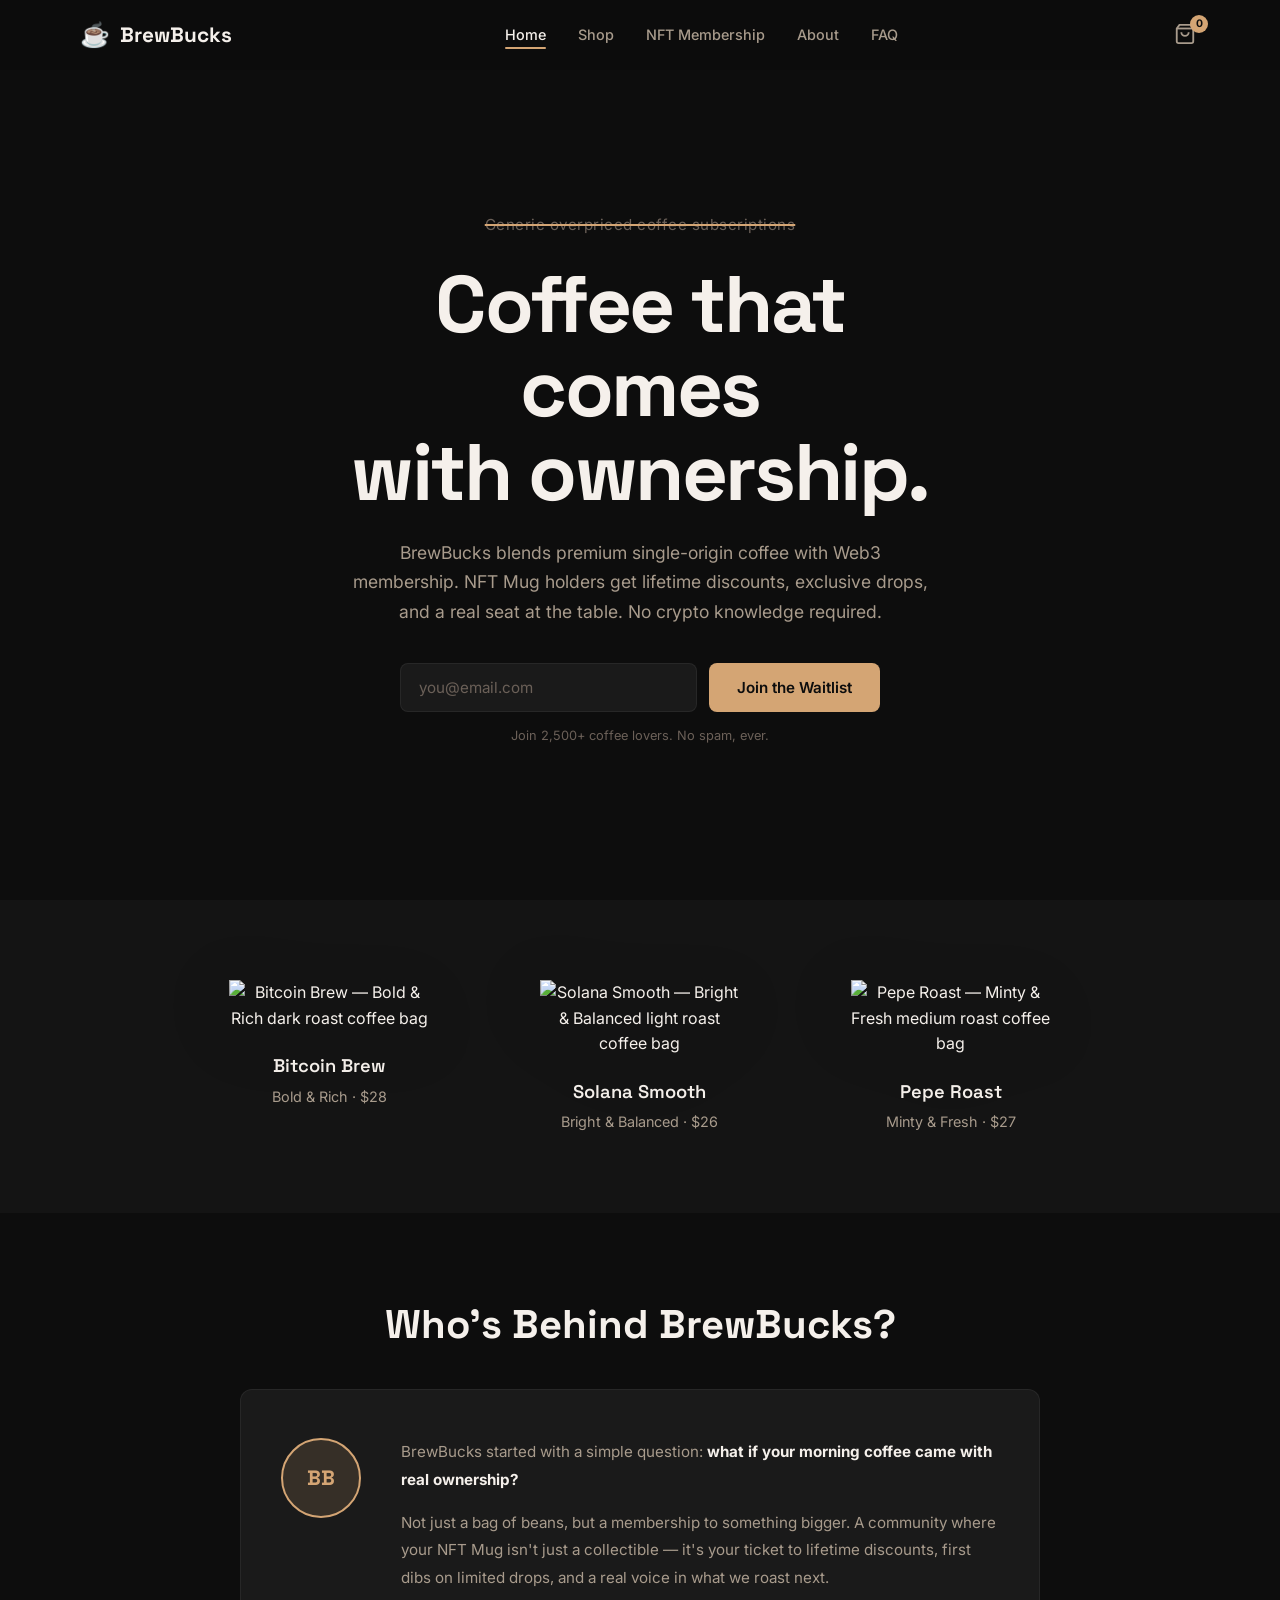
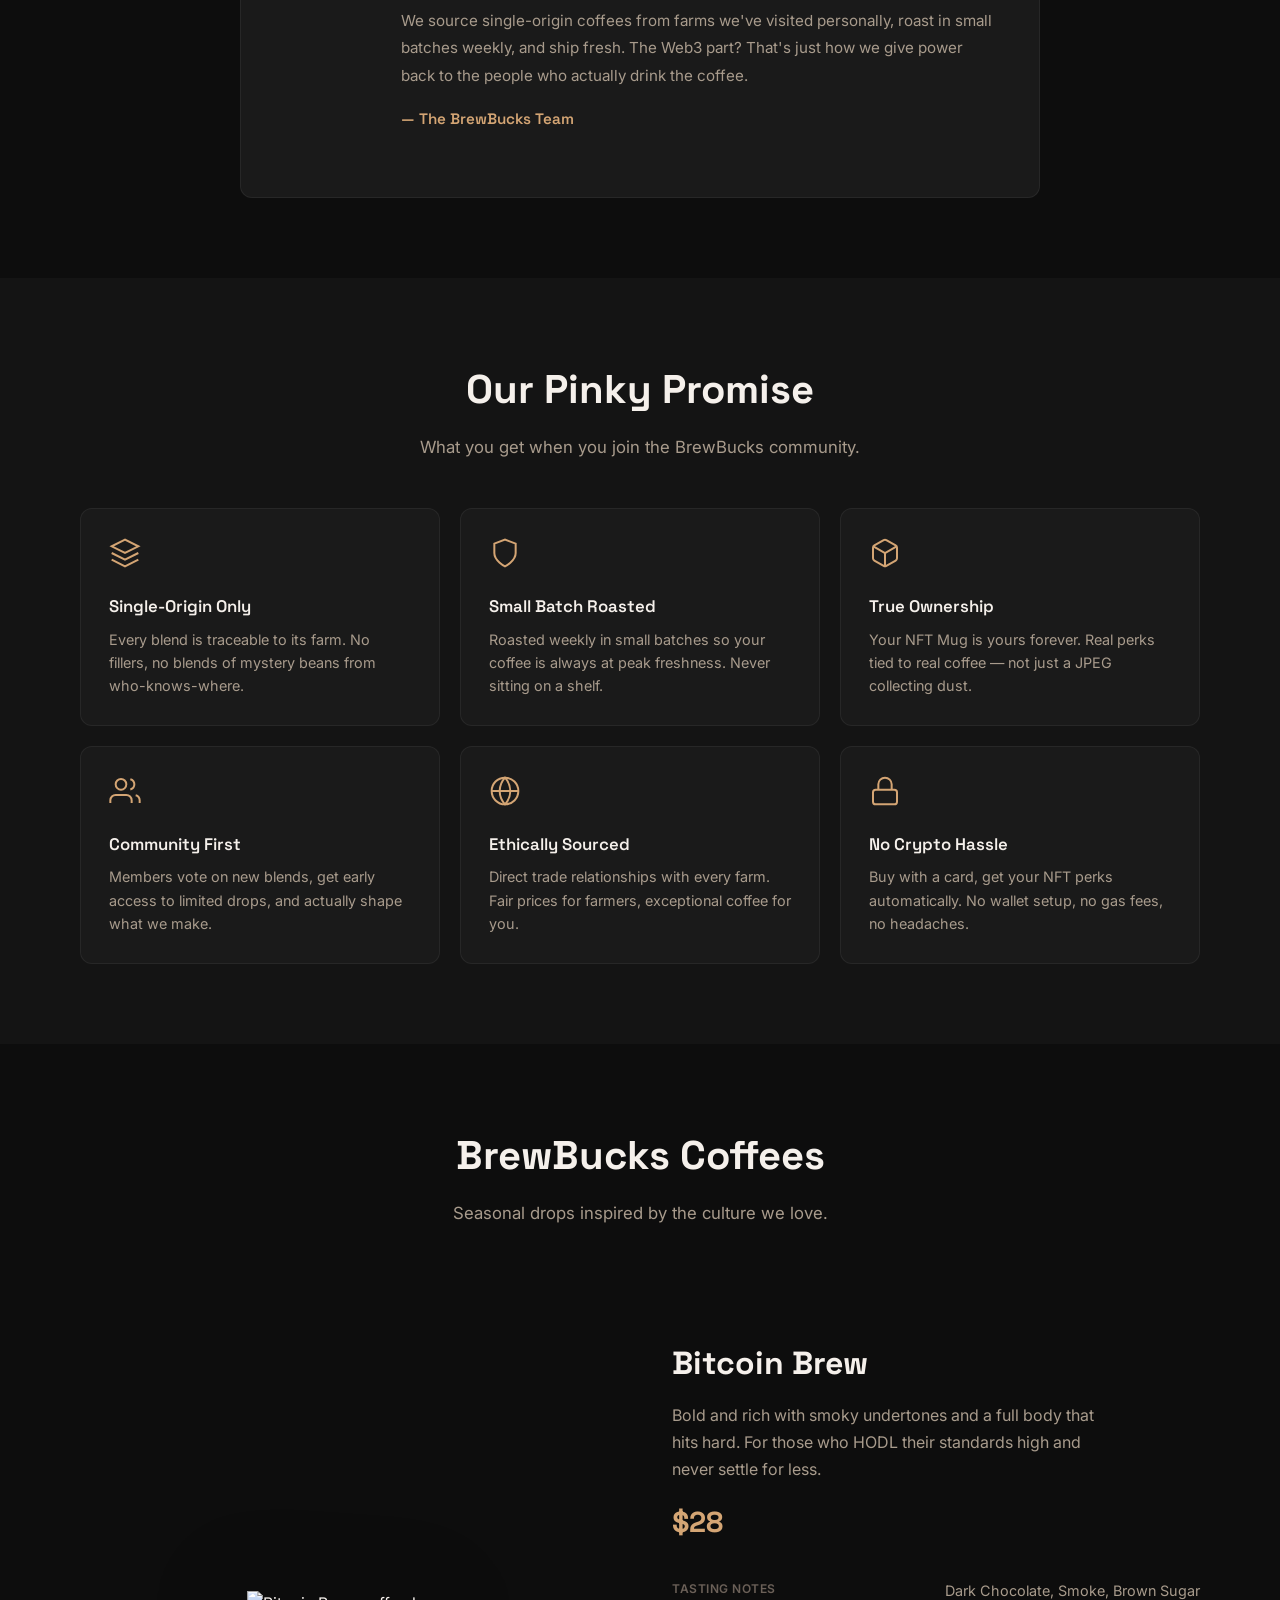
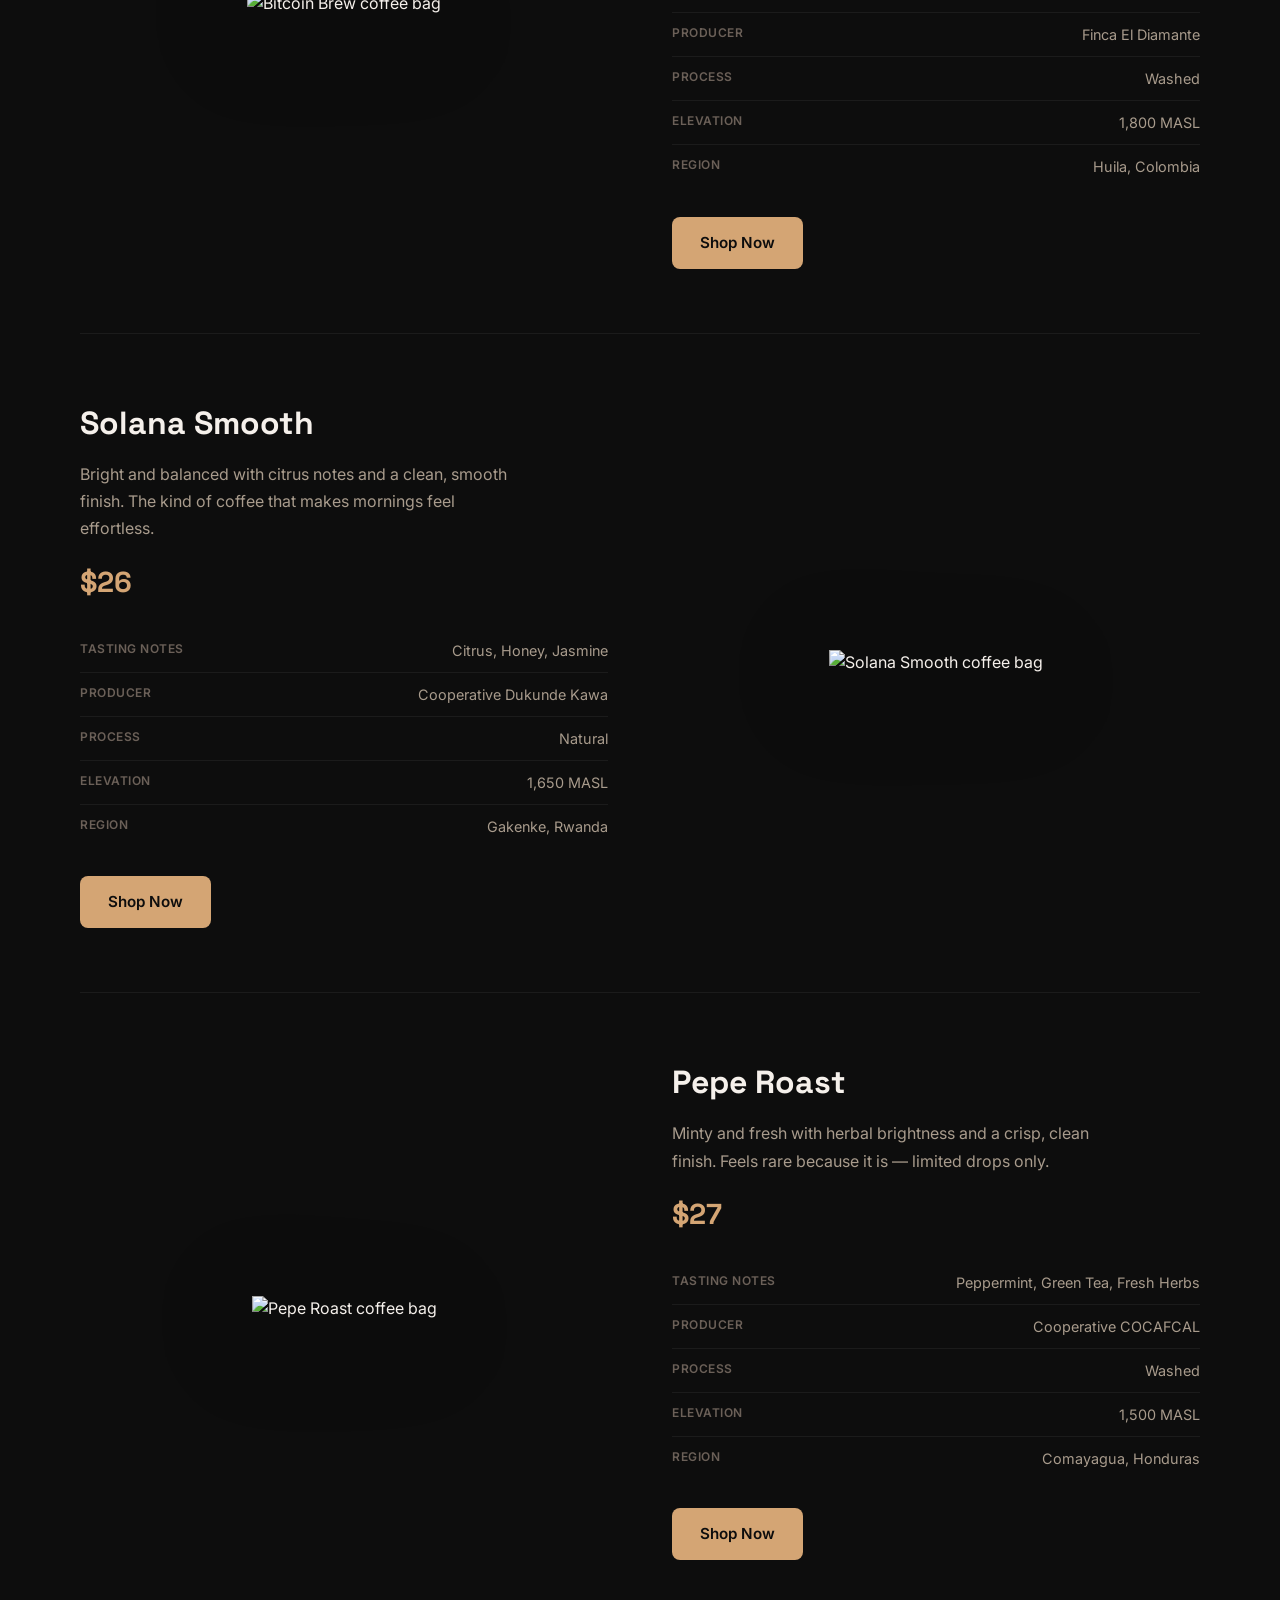
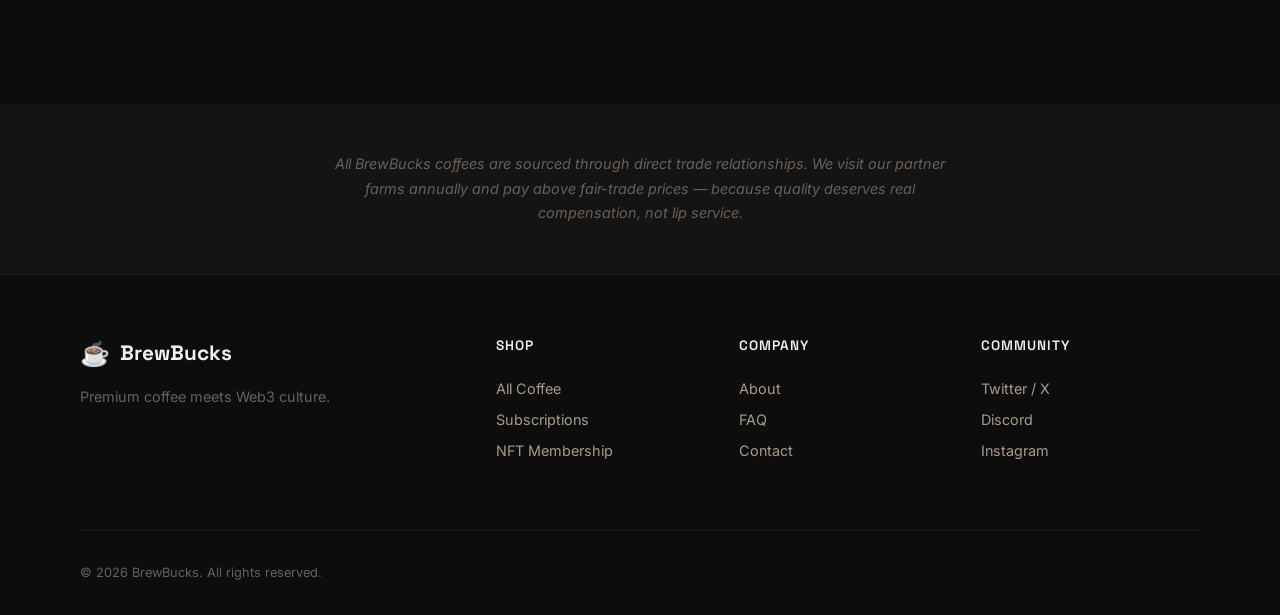
==== index.html @ b82249ac "Replace SVG placeholders with real product images, rename Bitcoin Season to Bitcoin Brew, delete Eth" ====
<!DOCTYPE html>
<html lang="en">
<head>
  <meta charset="UTF-8">
  <meta name="viewport" content="width=device-width, initial-scale=1.0">
  <title>BrewBucks — Own the Mug. Drink the Future.</title>
  <meta name="description" content="BrewBucks blends specialty coffee culture with Web3 membership. Premium seasonal blends and exclusive NFT Mug Memberships.">
  <link rel="preconnect" href="https://fonts.googleapis.com">
  <link rel="preconnect" href="https://fonts.gstatic.com" crossorigin>
  <link href="https://fonts.googleapis.com/css2?family=Inter:wght@400;500;600;700;800&family=Space+Grotesk:wght@500;600;700&display=swap" rel="stylesheet">
  <link rel="stylesheet" href="css/style.css">
</head>
<body>
  <!-- Navigation -->
  <nav class="nav" id="nav">
    <div class="container nav__inner">
      <a href="index.html" class="nav__logo">
        <span class="nav__logo-icon">&#9749;</span>
        <span class="nav__logo-text">BrewBucks</span>
      </a>
      <button class="nav__toggle" id="navToggle" aria-label="Toggle navigation">
        <span></span><span></span><span></span>
      </button>
      <ul class="nav__links" id="navLinks">
        <li><a href="index.html" class="nav__link active">Home</a></li>
        <li><a href="pages/shop.html" class="nav__link">Shop</a></li>
        <li><a href="pages/nft-membership.html" class="nav__link">NFT Membership</a></li>
        <li><a href="pages/about.html" class="nav__link">About</a></li>
        <li><a href="pages/faq.html" class="nav__link">FAQ</a></li>
      </ul>
      <div class="nav__actions">
        <button class="nav__cart" id="cartBtn" aria-label="Shopping cart">
          <svg width="22" height="22" viewBox="0 0 24 24" fill="none" stroke="currentColor" stroke-width="2">
            <path d="M6 2L3 6v14a2 2 0 002 2h14a2 2 0 002-2V6l-3-4z"/>
            <line x1="3" y1="6" x2="21" y2="6"/>
            <path d="M16 10a4 4 0 01-8 0"/>
          </svg>
          <span class="nav__cart-count" id="cartCount">0</span>
        </button>
      </div>
    </div>
  </nav>

  <!-- Hero Section -->
  <section class="hero-home">
    <div class="container hero-home__inner">
      <p class="hero-home__strike"><s>Generic overpriced coffee subscriptions</s></p>
      <h1 class="hero-home__title">Coffee that comes<br>with ownership.</h1>
      <p class="hero-home__subtitle">BrewBucks blends premium single-origin coffee with Web3 membership. NFT Mug holders get lifetime discounts, exclusive drops, and a real seat at the table. No crypto knowledge required.</p>
      <form class="hero-home__form" id="emailForm">
        <input type="email" placeholder="you@email.com" required class="hero-home__input" id="emailInput">
        <button type="submit" class="btn btn--primary">Join the Waitlist</button>
      </form>
      <p class="hero-home__note" id="emailNote">Join 2,500+ coffee lovers. No spam, ever.</p>
    </div>
  </section>

  <!-- Featured Coffees -->
  <section class="featured-coffees">
    <div class="container">
      <div class="featured-coffees__grid">
        <!-- Bitcoin Brew -->
        <div class="coffee-bag-card">
          <div class="coffee-bag-visual">
            <img src="images/bitcoin-brew.png" alt="Bitcoin Brew — Bold & Rich dark roast coffee bag">
          </div>
          <h3>Bitcoin Brew</h3>
          <p>Bold &amp; Rich &middot; $28</p>
        </div>

        <!-- Solana Smooth -->
        <div class="coffee-bag-card">
          <div class="coffee-bag-visual">
            <img src="images/solana-smooth.png" alt="Solana Smooth — Bright & Balanced light roast coffee bag">
          </div>
          <h3>Solana Smooth</h3>
          <p>Bright &amp; Balanced &middot; $26</p>
        </div>

        <!-- Pepe Roast -->
        <div class="coffee-bag-card">
          <div class="coffee-bag-visual">
            <img src="images/pepe-roast.png" alt="Pepe Roast — Minty & Fresh medium roast coffee bag">
          </div>
          <h3>Pepe Roast</h3>
          <p>Minty &amp; Fresh &middot; $27</p>
        </div>
      </div>
    </div>
  </section>

  <!-- Founder Story -->
  <section class="founder-story">
    <div class="container">
      <h2 class="section-title">Who's Behind BrewBucks?</h2>
      <div class="founder-story__card">
        <div class="founder-story__avatar">
          <div class="founder-story__avatar-placeholder">BB</div>
        </div>
        <div class="founder-story__content">
          <p>BrewBucks started with a simple question: <strong>what if your morning coffee came with real ownership?</strong></p>
          <p>Not just a bag of beans, but a membership to something bigger. A community where your NFT Mug isn't just a collectible — it's your ticket to lifetime discounts, first dibs on limited drops, and a real voice in what we roast next.</p>
          <p>We source single-origin coffees from farms we've visited personally, roast in small batches weekly, and ship fresh. The Web3 part? That's just how we give power back to the people who actually drink the coffee.</p>
          <p class="founder-story__signature">— The BrewBucks Team</p>
        </div>
      </div>
    </div>
  </section>

  <!-- Our Promise -->
  <section class="our-promise">
    <div class="container">
      <h2 class="section-title">Our Pinky Promise</h2>
      <p class="section-subtitle">What you get when you join the BrewBucks community.</p>
      <div class="promise-grid">
        <div class="promise-card">
          <div class="promise-card__icon">
            <svg width="32" height="32" viewBox="0 0 24 24" fill="none" stroke="currentColor" stroke-width="1.5"><path d="M12 2L2 7l10 5 10-5-10-5zM2 17l10 5 10-5M2 12l10 5 10-5"/></svg>
          </div>
          <h3>Single-Origin Only</h3>
          <p>Every blend is traceable to its farm. No fillers, no blends of mystery beans from who-knows-where.</p>
        </div>
        <div class="promise-card">
          <div class="promise-card__icon">
            <svg width="32" height="32" viewBox="0 0 24 24" fill="none" stroke="currentColor" stroke-width="1.5"><path d="M12 22s8-4 8-10V5l-8-3-8 3v7c0 6 8 10 8 10z"/></svg>
          </div>
          <h3>Small Batch Roasted</h3>
          <p>Roasted weekly in small batches so your coffee is always at peak freshness. Never sitting on a shelf.</p>
        </div>
        <div class="promise-card">
          <div class="promise-card__icon">
            <svg width="32" height="32" viewBox="0 0 24 24" fill="none" stroke="currentColor" stroke-width="1.5"><path d="M21 16V8a2 2 0 00-1-1.73l-7-4a2 2 0 00-2 0l-7 4A2 2 0 003 8v8a2 2 0 001 1.73l7 4a2 2 0 002 0l7-4A2 2 0 0021 16z"/><polyline points="3.27 6.96 12 12.01 20.73 6.96"/><line x1="12" y1="22.08" x2="12" y2="12"/></svg>
          </div>
          <h3>True Ownership</h3>
          <p>Your NFT Mug is yours forever. Real perks tied to real coffee — not just a JPEG collecting dust.</p>
        </div>
        <div class="promise-card">
          <div class="promise-card__icon">
            <svg width="32" height="32" viewBox="0 0 24 24" fill="none" stroke="currentColor" stroke-width="1.5"><path d="M17 21v-2a4 4 0 00-4-4H5a4 4 0 00-4 4v2"/><circle cx="9" cy="7" r="4"/><path d="M23 21v-2a4 4 0 00-3-3.87"/><path d="M16 3.13a4 4 0 010 7.75"/></svg>
          </div>
          <h3>Community First</h3>
          <p>Members vote on new blends, get early access to limited drops, and actually shape what we make.</p>
        </div>
        <div class="promise-card">
          <div class="promise-card__icon">
            <svg width="32" height="32" viewBox="0 0 24 24" fill="none" stroke="currentColor" stroke-width="1.5"><path d="M12 22c5.523 0 10-4.477 10-10S17.523 2 12 2 2 6.477 2 12s4.477 10 10 10z"/><path d="M2 12h20"/><path d="M12 2a15.3 15.3 0 014 10 15.3 15.3 0 01-4 10 15.3 15.3 0 01-4-10 15.3 15.3 0 014-10z"/></svg>
          </div>
          <h3>Ethically Sourced</h3>
          <p>Direct trade relationships with every farm. Fair prices for farmers, exceptional coffee for you.</p>
        </div>
        <div class="promise-card">
          <div class="promise-card__icon">
            <svg width="32" height="32" viewBox="0 0 24 24" fill="none" stroke="currentColor" stroke-width="1.5"><rect x="3" y="11" width="18" height="11" rx="2" ry="2"/><path d="M7 11V7a5 5 0 0110 0v4"/></svg>
          </div>
          <h3>No Crypto Hassle</h3>
          <p>Buy with a card, get your NFT perks automatically. No wallet setup, no gas fees, no headaches.</p>
        </div>
      </div>
    </div>
  </section>

  <!-- Coffee Showcase -->
  <section class="coffee-showcase">
    <div class="container">
      <h2 class="section-title">BrewBucks Coffees</h2>
      <p class="section-subtitle">Seasonal drops inspired by the culture we love.</p>

      <!-- Bitcoin Brew -->
      <div class="showcase-item">
        <div class="showcase-item__image">
          <img src="images/bitcoin-brew.png" alt="Bitcoin Brew coffee bag">
        </div>
        <div class="showcase-item__details">
          <h3 class="showcase-item__name">Bitcoin Brew</h3>
          <p class="showcase-item__desc">Bold and rich with smoky undertones and a full body that hits hard. For those who HODL their standards high and never settle for less.</p>
          <p class="showcase-item__price">$28</p>
          <div class="showcase-item__meta">
            <div class="showcase-item__meta-row">
              <span class="showcase-item__meta-label">Tasting Notes</span>
              <span class="showcase-item__meta-value">Dark Chocolate, Smoke, Brown Sugar</span>
            </div>
            <div class="showcase-item__meta-row">
              <span class="showcase-item__meta-label">Producer</span>
              <span class="showcase-item__meta-value">Finca El Diamante</span>
            </div>
            <div class="showcase-item__meta-row">
              <span class="showcase-item__meta-label">Process</span>
              <span class="showcase-item__meta-value">Washed</span>
            </div>
            <div class="showcase-item__meta-row">
              <span class="showcase-item__meta-label">Elevation</span>
              <span class="showcase-item__meta-value">1,800 MASL</span>
            </div>
            <div class="showcase-item__meta-row">
              <span class="showcase-item__meta-label">Region</span>
              <span class="showcase-item__meta-value">Huila, Colombia</span>
            </div>
          </div>
          <a href="pages/shop.html" class="btn btn--primary">Shop Now</a>
        </div>
      </div>

      <!-- Solana Smooth (reversed) -->
      <div class="showcase-item showcase-item--reversed">
        <div class="showcase-item__image">
          <img src="images/solana-smooth.png" alt="Solana Smooth coffee bag">
        </div>
        <div class="showcase-item__details">
          <h3 class="showcase-item__name">Solana Smooth</h3>
          <p class="showcase-item__desc">Bright and balanced with citrus notes and a clean, smooth finish. The kind of coffee that makes mornings feel effortless.</p>
          <p class="showcase-item__price">$26</p>
          <div class="showcase-item__meta">
            <div class="showcase-item__meta-row">
              <span class="showcase-item__meta-label">Tasting Notes</span>
              <span class="showcase-item__meta-value">Citrus, Honey, Jasmine</span>
            </div>
            <div class="showcase-item__meta-row">
              <span class="showcase-item__meta-label">Producer</span>
              <span class="showcase-item__meta-value">Cooperative Dukunde Kawa</span>
            </div>
            <div class="showcase-item__meta-row">
              <span class="showcase-item__meta-label">Process</span>
              <span class="showcase-item__meta-value">Natural</span>
            </div>
            <div class="showcase-item__meta-row">
              <span class="showcase-item__meta-label">Elevation</span>
              <span class="showcase-item__meta-value">1,650 MASL</span>
            </div>
            <div class="showcase-item__meta-row">
              <span class="showcase-item__meta-label">Region</span>
              <span class="showcase-item__meta-value">Gakenke, Rwanda</span>
            </div>
          </div>
          <a href="pages/shop.html" class="btn btn--primary">Shop Now</a>
        </div>
      </div>

      <!-- Pepe Roast -->
      <div class="showcase-item">
        <div class="showcase-item__image">
          <img src="images/pepe-roast.png" alt="Pepe Roast coffee bag">
        </div>
        <div class="showcase-item__details">
          <h3 class="showcase-item__name">Pepe Roast</h3>
          <p class="showcase-item__desc">Minty and fresh with herbal brightness and a crisp, clean finish. Feels rare because it is — limited drops only.</p>
          <p class="showcase-item__price">$27</p>
          <div class="showcase-item__meta">
            <div class="showcase-item__meta-row">
              <span class="showcase-item__meta-label">Tasting Notes</span>
              <span class="showcase-item__meta-value">Peppermint, Green Tea, Fresh Herbs</span>
            </div>
            <div class="showcase-item__meta-row">
              <span class="showcase-item__meta-label">Producer</span>
              <span class="showcase-item__meta-value">Cooperative COCAFCAL</span>
            </div>
            <div class="showcase-item__meta-row">
              <span class="showcase-item__meta-label">Process</span>
              <span class="showcase-item__meta-value">Washed</span>
            </div>
            <div class="showcase-item__meta-row">
              <span class="showcase-item__meta-label">Elevation</span>
              <span class="showcase-item__meta-value">1,500 MASL</span>
            </div>
            <div class="showcase-item__meta-row">
              <span class="showcase-item__meta-label">Region</span>
              <span class="showcase-item__meta-value">Comayagua, Honduras</span>
            </div>
          </div>
          <a href="pages/shop.html" class="btn btn--primary">Shop Now</a>
        </div>
      </div>
    </div>
  </section>

  <!-- Sourcing Note -->
  <section class="sourcing-note">
    <div class="container">
      <div class="sourcing-note__inner">
        <p>All BrewBucks coffees are sourced through direct trade relationships. We visit our partner farms annually and pay above fair-trade prices — because quality deserves real compensation, not lip service.</p>
      </div>
    </div>
  </section>

  <!-- Footer -->
  <footer class="footer">
    <div class="container footer__inner">
      <div class="footer__brand">
        <a href="index.html" class="nav__logo">
          <span class="nav__logo-icon">&#9749;</span>
          <span class="nav__logo-text">BrewBucks</span>
        </a>
        <p class="footer__tagline">Premium coffee meets Web3 culture.</p>
      </div>
      <div class="footer__links">
        <div class="footer__col">
          <h4>Shop</h4>
          <a href="pages/shop.html">All Coffee</a>
          <a href="pages/shop.html#subscriptions">Subscriptions</a>
          <a href="pages/nft-membership.html">NFT Membership</a>
        </div>
        <div class="footer__col">
          <h4>Company</h4>
          <a href="pages/about.html">About</a>
          <a href="pages/faq.html">FAQ</a>
          <a href="#">Contact</a>
        </div>
        <div class="footer__col">
          <h4>Community</h4>
          <a href="#" target="_blank" rel="noopener">Twitter / X</a>
          <a href="#" target="_blank" rel="noopener">Discord</a>
          <a href="#" target="_blank" rel="noopener">Instagram</a>
        </div>
      </div>
      <div class="footer__bottom">
        <p>&copy; 2026 BrewBucks. All rights reserved.</p>
      </div>
    </div>
  </footer>

  <script src="js/main.js"></script>
</body>
</html>
---- css/style.css ----
/* ===========================
   BrewBucks Design System
   Dark theme + warm coffee accents
   Mobile-first responsive
   =========================== */

/* --- Reset & Variables --- */
*, *::before, *::after {
  margin: 0;
  padding: 0;
  box-sizing: border-box;
}

:root {
  /* Colors */
  --bg-primary: #0D0D0D;
  --bg-secondary: #141414;
  --bg-card: #1A1A1A;
  --bg-elevated: #222222;

  --text-primary: #F5F0EB;
  --text-secondary: #A89B8C;
  --text-muted: #6B6058;

  --accent-primary: #D4A574;
  --accent-hover: #E8B86D;
  --accent-warm: #C69749;
  --accent-glow: rgba(212, 165, 116, 0.15);

  --border-subtle: rgba(212, 165, 116, 0.12);
  --border-card: rgba(255, 255, 255, 0.06);

  /* Typography */
  --font-display: 'Space Grotesk', sans-serif;
  --font-body: 'Inter', sans-serif;

  /* Spacing */
  --container-max: 1200px;
  --section-padding: 80px;
  --card-radius: 12px;

  /* Transitions */
  --transition-fast: 150ms ease;
  --transition-base: 250ms ease;
  --transition-slow: 400ms ease;
}

html {
  scroll-behavior: smooth;
  -webkit-font-smoothing: antialiased;
  -moz-osx-font-smoothing: grayscale;
}

body {
  font-family: var(--font-body);
  background: var(--bg-primary);
  color: var(--text-primary);
  line-height: 1.6;
  overflow-x: hidden;
}

img {
  max-width: 100%;
  display: block;
}

a {
  color: inherit;
  text-decoration: none;
}

button {
  font-family: inherit;
  cursor: pointer;
  border: none;
  background: none;
}

ul {
  list-style: none;
}

/* --- Container --- */
.container {
  max-width: var(--container-max);
  margin: 0 auto;
  padding: 0 20px;
}

@media (min-width: 768px) {
  .container {
    padding: 0 40px;
  }
}

/* --- Typography --- */
.section-title {
  font-family: var(--font-display);
  font-size: clamp(1.75rem, 4vw, 2.5rem);
  font-weight: 700;
  text-align: center;
  margin-bottom: 12px;
}

.section-subtitle {
  text-align: center;
  color: var(--text-secondary);
  font-size: 1.05rem;
  max-width: 560px;
  margin: 0 auto 48px;
}

/* --- Buttons --- */
.btn {
  display: inline-flex;
  align-items: center;
  justify-content: center;
  font-family: var(--font-body);
  font-weight: 600;
  font-size: 0.95rem;
  padding: 14px 28px;
  border-radius: 8px;
  transition: all var(--transition-base);
  border: none;
  cursor: pointer;
  text-decoration: none;
}

.btn--primary {
  background: var(--accent-primary);
  color: var(--bg-primary);
}

.btn--primary:hover {
  background: var(--accent-hover);
  transform: translateY(-1px);
  box-shadow: 0 4px 20px rgba(212, 165, 116, 0.3);
}

.btn--secondary {
  background: transparent;
  color: var(--accent-primary);
  border: 1.5px solid var(--accent-primary);
}

.btn--secondary:hover {
  background: var(--accent-glow);
  transform: translateY(-1px);
}

.btn--small {
  padding: 10px 20px;
  font-size: 0.85rem;
}

.btn--large {
  padding: 16px 36px;
  font-size: 1.05rem;
}

/* ===========================
   Navigation
   =========================== */
.nav {
  position: fixed;
  top: 0;
  left: 0;
  right: 0;
  z-index: 100;
  padding: 16px 0;
  transition: background var(--transition-base), box-shadow var(--transition-base);
  background: rgba(13, 13, 13, 0.8);
  backdrop-filter: blur(12px);
  -webkit-backdrop-filter: blur(12px);
}

.nav--scrolled {
  background: rgba(13, 13, 13, 0.95);
  box-shadow: 0 1px 0 var(--border-subtle);
}

.nav__inner {
  display: flex;
  align-items: center;
  justify-content: space-between;
}

.nav__logo {
  display: flex;
  align-items: center;
  gap: 10px;
  font-family: var(--font-display);
  font-weight: 700;
  font-size: 1.3rem;
  color: var(--text-primary);
  z-index: 101;
}

.nav__logo-icon {
  font-size: 1.5rem;
}

.nav__links {
  display: flex;
  align-items: center;
  gap: 32px;
}

.nav__link {
  font-size: 0.9rem;
  font-weight: 500;
  color: var(--text-secondary);
  transition: color var(--transition-fast);
  position: relative;
}

.nav__link:hover,
.nav__link.active {
  color: var(--text-primary);
}

.nav__link.active::after {
  content: '';
  position: absolute;
  bottom: -6px;
  left: 0;
  right: 0;
  height: 2px;
  background: var(--accent-primary);
  border-radius: 1px;
}

.nav__actions {
  display: flex;
  align-items: center;
  gap: 16px;
  z-index: 101;
}

.nav__cart {
  position: relative;
  color: var(--text-secondary);
  transition: color var(--transition-fast);
  padding: 4px;
}

.nav__cart:hover {
  color: var(--text-primary);
}

.nav__cart-count {
  position: absolute;
  top: -4px;
  right: -8px;
  background: var(--accent-primary);
  color: var(--bg-primary);
  font-size: 0.65rem;
  font-weight: 700;
  width: 18px;
  height: 18px;
  border-radius: 50%;
  display: flex;
  align-items: center;
  justify-content: center;
}

/* Mobile nav toggle */
.nav__toggle {
  display: none;
  flex-direction: column;
  gap: 5px;
  padding: 4px;
  z-index: 101;
}

.nav__toggle span {
  display: block;
  width: 22px;
  height: 2px;
  background: var(--text-primary);
  transition: all var(--transition-base);
  border-radius: 1px;
}

.nav__toggle.active span:nth-child(1) {
  transform: rotate(45deg) translate(5px, 5px);
}

.nav__toggle.active span:nth-child(2) {
  opacity: 0;
}

.nav__toggle.active span:nth-child(3) {
  transform: rotate(-45deg) translate(5px, -5px);
}

@media (max-width: 768px) {
  .nav__toggle {
    display: flex;
  }

  .nav__links {
    position: fixed;
    top: 0;
    left: 0;
    right: 0;
    bottom: 0;
    background: var(--bg-primary);
    flex-direction: column;
    justify-content: center;
    gap: 36px;
    opacity: 0;
    pointer-events: none;
    transition: opacity var(--transition-base);
  }

  .nav__links.active {
    opacity: 1;
    pointer-events: all;
  }

  .nav__link {
    font-size: 1.25rem;
  }

  .nav__link.active::after {
    display: none;
  }
}

/* ===========================
   Hero Home (Wimp-inspired)
   =========================== */
.hero-home {
  min-height: 100vh;
  display: flex;
  align-items: center;
  justify-content: center;
  padding: 140px 0 80px;
  text-align: center;
}

.hero-home__inner {
  max-width: 720px;
  margin: 0 auto;
}

.hero-home__strike {
  font-size: 0.95rem;
  color: var(--text-muted);
  margin-bottom: 24px;
  letter-spacing: 0.5px;
}

.hero-home__strike s {
  text-decoration: line-through;
  text-decoration-color: var(--accent-primary);
  text-decoration-thickness: 2px;
}

.hero-home__title {
  font-family: var(--font-display);
  font-size: clamp(2.8rem, 7vw, 5rem);
  font-weight: 800;
  line-height: 1.05;
  margin-bottom: 24px;
  letter-spacing: -0.03em;
}

.hero-home__subtitle {
  font-size: 1.1rem;
  color: var(--text-secondary);
  max-width: 580px;
  margin: 0 auto 36px;
  line-height: 1.7;
}

.hero-home__form {
  display: flex;
  gap: 12px;
  max-width: 480px;
  margin: 0 auto;
}

@media (max-width: 480px) {
  .hero-home__form {
    flex-direction: column;
  }
}

.hero-home__input {
  flex: 1;
  padding: 14px 18px;
  background: var(--bg-card);
  border: 1px solid var(--border-card);
  border-radius: 8px;
  color: var(--text-primary);
  font-size: 0.95rem;
  font-family: var(--font-body);
  transition: border-color var(--transition-fast);
}

.hero-home__input::placeholder {
  color: var(--text-muted);
}

.hero-home__input:focus {
  outline: none;
  border-color: var(--accent-primary);
}

.hero-home__note {
  font-size: 0.8rem;
  color: var(--text-muted);
  margin-top: 14px;
}

.hero-home__note--success {
  color: #4ADE80;
}

/* ===========================
   Featured Coffees (3-up)
   =========================== */
.featured-coffees {
  padding: var(--section-padding) 0;
  background: var(--bg-secondary);
}

.featured-coffees__grid {
  display: grid;
  grid-template-columns: 1fr;
  gap: 40px;
  max-width: 900px;
  margin: 0 auto;
}

@media (min-width: 600px) {
  .featured-coffees__grid {
    grid-template-columns: repeat(3, 1fr);
    gap: 32px;
  }
}

.coffee-bag-card {
  text-align: center;
  transition: transform var(--transition-base);
}

.coffee-bag-card:hover {
  transform: translateY(-8px);
}

.coffee-bag-visual {
  max-width: 200px;
  margin: 0 auto 20px;
}

.coffee-bag-visual svg,
.coffee-bag-visual img {
  width: 100%;
  height: auto;
  filter: drop-shadow(0 12px 32px rgba(0, 0, 0, 0.4));
}

.coffee-bag-card h3 {
  font-family: var(--font-display);
  font-size: 1.15rem;
  font-weight: 600;
  margin-bottom: 4px;
}

.coffee-bag-card p {
  font-size: 0.9rem;
  color: var(--text-secondary);
}

/* ===========================
   Founder Story
   =========================== */
.founder-story {
  padding: var(--section-padding) 0;
}

.founder-story__card {
  display: grid;
  grid-template-columns: 1fr;
  gap: 32px;
  align-items: start;
  background: var(--bg-card);
  border: 1px solid var(--border-card);
  border-radius: var(--card-radius);
  padding: 40px 32px;
  max-width: 800px;
  margin: 32px auto 0;
}

@media (min-width: 600px) {
  .founder-story__card {
    grid-template-columns: auto 1fr;
    gap: 40px;
    padding: 48px 40px;
  }
}

.founder-story__avatar-placeholder {
  width: 80px;
  height: 80px;
  border-radius: 50%;
  background: var(--accent-glow);
  border: 2px solid var(--accent-primary);
  display: flex;
  align-items: center;
  justify-content: center;
  font-family: var(--font-display);
  font-weight: 700;
  font-size: 1.3rem;
  color: var(--accent-primary);
  margin: 0 auto;
}

@media (min-width: 600px) {
  .founder-story__avatar-placeholder {
    margin: 0;
  }
}

.founder-story__content p {
  color: var(--text-secondary);
  line-height: 1.8;
  margin-bottom: 16px;
  font-size: 0.95rem;
}

.founder-story__content p strong {
  color: var(--text-primary);
}

.founder-story__signature {
  font-family: var(--font-display);
  font-weight: 600;
  color: var(--accent-primary) !important;
  margin-top: 8px;
}

/* ===========================
   Our Promise
   =========================== */
.our-promise {
  padding: var(--section-padding) 0;
  background: var(--bg-secondary);
}

.promise-grid {
  display: grid;
  grid-template-columns: 1fr;
  gap: 20px;
}

@media (min-width: 600px) {
  .promise-grid {
    grid-template-columns: repeat(2, 1fr);
  }
}

@media (min-width: 900px) {
  .promise-grid {
    grid-template-columns: repeat(3, 1fr);
  }
}

.promise-card {
  background: var(--bg-card);
  border: 1px solid var(--border-card);
  border-radius: var(--card-radius);
  padding: 28px;
  transition: transform var(--transition-base), box-shadow var(--transition-base);
}

.promise-card:hover {
  transform: translateY(-4px);
  box-shadow: 0 8px 32px rgba(0, 0, 0, 0.2);
}

.promise-card__icon {
  color: var(--accent-primary);
  margin-bottom: 16px;
}

.promise-card h3 {
  font-family: var(--font-display);
  font-size: 1.05rem;
  font-weight: 600;
  margin-bottom: 8px;
}

.promise-card p {
  color: var(--text-secondary);
  font-size: 0.9rem;
  line-height: 1.6;
}

/* ===========================
   Coffee Showcase (Alternating)
   =========================== */
.coffee-showcase {
  padding: var(--section-padding) 0;
}

.showcase-item {
  display: grid;
  grid-template-columns: 1fr;
  gap: 40px;
  align-items: center;
  padding: 48px 0;
  border-bottom: 1px solid var(--border-card);
}

.showcase-item:last-child {
  border-bottom: none;
}

@media (min-width: 768px) {
  .showcase-item {
    grid-template-columns: 1fr 1fr;
    gap: 64px;
    padding: 64px 0;
  }
}

.showcase-item__image {
  max-width: 280px;
  margin: 0 auto;
}

.showcase-item__image svg,
.showcase-item__image img {
  width: 100%;
  height: auto;
  filter: drop-shadow(0 16px 48px rgba(0, 0, 0, 0.5));
  transition: transform var(--transition-slow);
}

.showcase-item:hover .showcase-item__image svg,
.showcase-item:hover .showcase-item__image img {
  transform: translateY(-6px);
}

@media (min-width: 768px) {
  .showcase-item--reversed {
    direction: rtl;
  }

  .showcase-item--reversed > * {
    direction: ltr;
  }
}

.showcase-item__name {
  font-family: var(--font-display);
  font-size: clamp(1.5rem, 3vw, 2rem);
  font-weight: 700;
  margin-bottom: 12px;
}

.showcase-item__desc {
  color: var(--text-secondary);
  font-size: 1rem;
  line-height: 1.7;
  margin-bottom: 16px;
  max-width: 440px;
}

.showcase-item__price {
  font-family: var(--font-display);
  font-size: 1.8rem;
  font-weight: 700;
  color: var(--accent-primary);
  margin-bottom: 24px;
}

.showcase-item__meta {
  margin-bottom: 28px;
}

.showcase-item__meta-row {
  display: flex;
  justify-content: space-between;
  padding: 10px 0;
  border-bottom: 1px solid var(--border-card);
  font-size: 0.9rem;
}

.showcase-item__meta-row:last-child {
  border-bottom: none;
}

.showcase-item__meta-label {
  color: var(--text-muted);
  text-transform: uppercase;
  font-size: 0.75rem;
  font-weight: 600;
  letter-spacing: 0.5px;
}

.showcase-item__meta-value {
  color: var(--text-secondary);
  text-align: right;
}

/* ===========================
   Sourcing Note
   =========================== */
.sourcing-note {
  padding: 48px 0;
  background: var(--bg-secondary);
}

.sourcing-note__inner {
  max-width: 640px;
  margin: 0 auto;
  text-align: center;
}

.sourcing-note__inner p {
  color: var(--text-muted);
  font-size: 0.9rem;
  line-height: 1.7;
  font-style: italic;
}

/* ===========================
   Page Header
   =========================== */
.page-header {
  padding: 140px 0 60px;
  text-align: center;
  background: var(--bg-secondary);
}

.page-header--tall {
  padding: 140px 0 80px;
}

.page-header__title {
  font-family: var(--font-display);
  font-size: clamp(2rem, 5vw, 3rem);
  font-weight: 800;
  margin-bottom: 12px;
}

.page-header__subtitle {
  color: var(--text-secondary);
  font-size: 1.1rem;
  max-width: 560px;
  margin: 0 auto;
  line-height: 1.7;
}

/* ===========================
   Email Capture (used on sub-pages)
   =========================== */
.email-capture {
  padding: var(--section-padding) 0;
  background: var(--bg-secondary);
}

.email-capture__inner {
  text-align: center;
  max-width: 560px;
  margin: 0 auto;
}

.email-capture__title {
  font-family: var(--font-display);
  font-size: clamp(1.5rem, 3vw, 2rem);
  font-weight: 700;
  margin-bottom: 12px;
}

.email-capture__text {
  color: var(--text-secondary);
  margin-bottom: 28px;
}

.email-capture__form {
  display: flex;
  gap: 12px;
  max-width: 460px;
  margin: 0 auto;
}

@media (max-width: 480px) {
  .email-capture__form {
    flex-direction: column;
  }
}

.email-capture__input {
  flex: 1;
  padding: 14px 18px;
  background: var(--bg-card);
  border: 1px solid var(--border-card);
  border-radius: 8px;
  color: var(--text-primary);
  font-size: 0.95rem;
  font-family: var(--font-body);
  transition: border-color var(--transition-fast);
}

.email-capture__input::placeholder {
  color: var(--text-muted);
}

.email-capture__input:focus {
  outline: none;
  border-color: var(--accent-primary);
}

.email-capture__note {
  font-size: 0.8rem;
  color: var(--text-muted);
  margin-top: 12px;
}

.email-capture__note--success {
  color: #4ADE80;
}

/* ===========================
   Shop Filters
   =========================== */
.shop-filters {
  padding: 32px 0;
  border-bottom: 1px solid var(--border-card);
}

.shop-filters__inner {
  display: flex;
  gap: 12px;
  overflow-x: auto;
  padding-bottom: 4px;
  -ms-overflow-style: none;
  scrollbar-width: none;
}

.shop-filters__inner::-webkit-scrollbar {
  display: none;
}

.filter-btn {
  padding: 8px 20px;
  border-radius: 20px;
  font-size: 0.85rem;
  font-weight: 500;
  color: var(--text-secondary);
  border: 1px solid var(--border-card);
  background: transparent;
  white-space: nowrap;
  transition: all var(--transition-fast);
}

.filter-btn:hover {
  color: var(--text-primary);
  border-color: var(--text-muted);
}

.filter-btn.active {
  background: var(--accent-primary);
  color: var(--bg-primary);
  border-color: var(--accent-primary);
}

/* ===========================
   Product Grid
   =========================== */
.product-grid-section {
  padding: 48px 0 var(--section-padding);
}

.product-grid {
  display: grid;
  grid-template-columns: 1fr;
  gap: 24px;
}

@media (min-width: 600px) {
  .product-grid {
    grid-template-columns: repeat(2, 1fr);
  }
}

@media (min-width: 900px) {
  .product-grid {
    grid-template-columns: repeat(3, 1fr);
  }
}

.product-card {
  background: var(--bg-card);
  border-radius: var(--card-radius);
  border: 1px solid var(--border-card);
  overflow: hidden;
  transition: transform var(--transition-base), box-shadow var(--transition-base);
  position: relative;
}

.product-card.hidden {
  display: none;
}

.product-card:hover {
  transform: translateY(-4px);
  box-shadow: 0 12px 40px rgba(0, 0, 0, 0.3);
}

.product-card__badge {
  position: absolute;
  top: 16px;
  left: 16px;
  background: var(--accent-primary);
  color: var(--bg-primary);
  font-size: 0.7rem;
  font-weight: 700;
  padding: 4px 10px;
  border-radius: 4px;
  text-transform: uppercase;
  letter-spacing: 0.5px;
  z-index: 2;
}

.product-card__image {
  aspect-ratio: 1;
  overflow: hidden;
  display: flex;
  align-items: center;
  justify-content: center;
  background: linear-gradient(135deg, var(--bg-elevated), var(--bg-card));
}

.product-card__image img {
  width: 100%;
  height: 100%;
  object-fit: cover;
}

.product-card__placeholder {
  width: 100%;
  height: 100%;
  background: linear-gradient(135deg, var(--bg-elevated), var(--bg-card));
  display: flex;
  align-items: center;
  justify-content: center;
  font-size: 4rem;
  color: var(--accent, var(--accent-primary));
  opacity: 0.6;
}

.product-card__body {
  padding: 20px;
}

.product-card__name {
  font-family: var(--font-display);
  font-size: 1.15rem;
  font-weight: 600;
  margin-bottom: 4px;
}

.product-card__origin {
  font-size: 0.8rem;
  color: var(--text-muted);
  margin-bottom: 10px;
}

.product-card__details {
  display: flex;
  gap: 12px;
  margin-bottom: 10px;
}

.product-card__roast,
.product-card__weight {
  font-size: 0.75rem;
  font-weight: 600;
  color: var(--text-secondary);
  text-transform: uppercase;
  letter-spacing: 0.5px;
  padding: 3px 8px;
  background: rgba(255, 255, 255, 0.04);
  border-radius: 4px;
}

.product-card__notes {
  font-size: 0.85rem;
  color: var(--text-secondary);
  margin-bottom: 16px;
  line-height: 1.5;
  font-style: italic;
}

.product-card__footer {
  display: flex;
  align-items: center;
  justify-content: space-between;
}

.product-card__price {
  font-family: var(--font-display);
  font-size: 1.3rem;
  font-weight: 700;
  color: var(--accent-primary);
}

/* ===========================
   Subscription CTA
   =========================== */
.subscription-cta {
  padding: var(--section-padding) 0;
  background: var(--bg-secondary);
}

.subscription-cta__inner {
  display: grid;
  grid-template-columns: 1fr;
  gap: 48px;
  align-items: center;
}

@media (min-width: 768px) {
  .subscription-cta__inner {
    grid-template-columns: 1fr auto;
    gap: 64px;
  }
}

.subscription-cta__content h2 {
  font-family: var(--font-display);
  font-size: clamp(1.5rem, 3vw, 2rem);
  font-weight: 700;
  margin-bottom: 16px;
}

.subscription-cta__content p {
  color: var(--text-secondary);
  margin-bottom: 24px;
  max-width: 500px;
  line-height: 1.7;
}

.subscription-cta__perks {
  margin-bottom: 28px;
}

.subscription-cta__perks li {
  color: var(--text-secondary);
  font-size: 0.95rem;
  padding: 6px 0;
  padding-left: 24px;
  position: relative;
}

.subscription-cta__perks li::before {
  content: '';
  position: absolute;
  left: 0;
  top: 50%;
  transform: translateY(-50%);
  width: 8px;
  height: 8px;
  background: var(--accent-primary);
  border-radius: 50%;
}

.subscription-visual-box {
  background: var(--bg-card);
  border: 1px solid var(--border-card);
  border-radius: var(--card-radius);
  padding: 40px;
  text-align: center;
  min-width: 220px;
}

.subscription-visual-box__icon {
  font-size: 3rem;
  margin-bottom: 12px;
}

.subscription-visual-box p {
  color: var(--text-secondary);
  margin-bottom: 8px;
}

.subscription-visual-box__price {
  font-family: var(--font-display);
  font-size: 1.2rem;
  font-weight: 700;
  color: var(--accent-primary);
}

/* ===========================
   NFT Hero
   =========================== */
.nft-hero {
  position: relative;
  padding: 140px 0 80px;
  overflow: hidden;
}

.nft-hero__inner {
  display: grid;
  grid-template-columns: 1fr;
  gap: 48px;
  align-items: center;
  position: relative;
}

@media (min-width: 768px) {
  .nft-hero__inner {
    grid-template-columns: 1fr 1fr;
    gap: 64px;
  }
}

.nft-hero__title {
  font-family: var(--font-display);
  font-size: clamp(2rem, 5vw, 3.5rem);
  font-weight: 800;
  line-height: 1.1;
  margin-bottom: 20px;
}

.nft-hero__subtitle {
  font-size: 1.1rem;
  color: var(--text-secondary);
  max-width: 480px;
  margin-bottom: 32px;
  line-height: 1.7;
}

.nft-mug-display {
  display: flex;
  gap: 16px;
  justify-content: center;
  align-items: flex-end;
}

.nft-mug-display__item {
  animation: float 6s ease-in-out infinite;
}

@keyframes float {
  0%, 100% { transform: translateY(0); }
  50% { transform: translateY(-16px); }
}

.hero__mug-body {
  width: 200px;
  height: 240px;
  background: linear-gradient(145deg, #2A2218, #1A1510);
  border-radius: 20px 20px 40px 40px;
  display: flex;
  flex-direction: column;
  align-items: center;
  justify-content: center;
  position: relative;
  border: 1px solid var(--border-subtle);
  box-shadow:
    0 20px 60px rgba(0, 0, 0, 0.5),
    0 0 40px rgba(212, 165, 116, 0.08),
    inset 0 1px 0 rgba(255, 255, 255, 0.05);
}

.hero__mug-body--alt {
  background: linear-gradient(145deg, #1A1A2E, #16161A);
  border-color: rgba(153, 69, 255, 0.2);
  box-shadow:
    0 20px 60px rgba(0, 0, 0, 0.5),
    0 0 40px rgba(153, 69, 255, 0.08),
    inset 0 1px 0 rgba(255, 255, 255, 0.05);
}

.hero__mug-body--alt2 {
  background: linear-gradient(145deg, #1A2218, #141A12);
  border-color: rgba(98, 126, 234, 0.2);
  box-shadow:
    0 20px 60px rgba(0, 0, 0, 0.5),
    0 0 40px rgba(98, 126, 234, 0.08),
    inset 0 1px 0 rgba(255, 255, 255, 0.05);
}

.hero__mug-steam {
  position: absolute;
  top: -30px;
  display: flex;
  gap: 8px;
}

.hero__mug-steam span {
  display: block;
  width: 3px;
  height: 20px;
  background: rgba(212, 165, 116, 0.3);
  border-radius: 2px;
  animation: steam 2s ease-in-out infinite;
}

.hero__mug-steam span:nth-child(2) { animation-delay: 0.4s; height: 28px; }
.hero__mug-steam span:nth-child(3) { animation-delay: 0.8s; height: 16px; }

@keyframes steam {
  0%, 100% { opacity: 0.3; transform: translateY(0) scaleY(1); }
  50% { opacity: 0.7; transform: translateY(-8px) scaleY(1.3); }
}

.hero__mug-face {
  font-size: 3.5rem;
  opacity: 0.9;
}

.hero__mug-label {
  font-family: var(--font-display);
  font-size: 0.75rem;
  font-weight: 600;
  color: var(--accent-primary);
  letter-spacing: 1px;
  margin-top: 8px;
  opacity: 0.8;
}

.nft-mug-display__item--1 .hero__mug-body {
  width: 140px;
  height: 170px;
}

.nft-mug-display__item--2 {
  animation-delay: -2s;
}

.nft-mug-display__item--2 .hero__mug-body {
  width: 160px;
  height: 190px;
}

.nft-mug-display__item--3 {
  animation-delay: -4s;
}

.nft-mug-display__item--3 .hero__mug-body {
  width: 140px;
  height: 170px;
}

.nft-mug-display__item .hero__mug-face {
  font-size: 2.5rem;
}

.nft-mug-display__item .hero__mug-label {
  font-size: 0.65rem;
}

/* ===========================
   NFT Benefits
   =========================== */
.nft-benefits {
  padding: var(--section-padding) 0;
  background: var(--bg-secondary);
}

.benefits-grid {
  display: grid;
  grid-template-columns: 1fr;
  gap: 24px;
}

@media (min-width: 600px) {
  .benefits-grid {
    grid-template-columns: repeat(2, 1fr);
  }
}

.benefit-card {
  background: var(--bg-card);
  border: 1px solid var(--border-card);
  border-radius: var(--card-radius);
  padding: 32px;
  transition: transform var(--transition-base), box-shadow var(--transition-base);
}

.benefit-card:hover {
  transform: translateY(-4px);
  box-shadow: 0 8px 32px rgba(0, 0, 0, 0.2);
}

.benefit-card__icon {
  color: var(--accent-primary);
  margin-bottom: 16px;
}

.benefit-card h3 {
  font-family: var(--font-display);
  font-size: 1.1rem;
  font-weight: 600;
  margin-bottom: 8px;
}

.benefit-card p {
  color: var(--text-secondary);
  font-size: 0.95rem;
  line-height: 1.6;
}

/* ===========================
   NFT How It Works
   =========================== */
.nft-how-it-works {
  padding: var(--section-padding) 0;
}

.nft-steps {
  display: grid;
  grid-template-columns: 1fr;
  gap: 24px;
  max-width: 800px;
  margin: 0 auto;
}

@media (min-width: 768px) {
  .nft-steps {
    grid-template-columns: repeat(3, 1fr);
    gap: 32px;
  }
}

.nft-step {
  text-align: center;
  padding: 24px;
}

.nft-step__number {
  width: 48px;
  height: 48px;
  border-radius: 50%;
  background: var(--accent-glow);
  border: 1.5px solid var(--accent-primary);
  display: flex;
  align-items: center;
  justify-content: center;
  font-family: var(--font-display);
  font-weight: 700;
  font-size: 1.1rem;
  color: var(--accent-primary);
  margin: 0 auto 20px;
}

.nft-step h3 {
  font-family: var(--font-display);
  font-size: 1.05rem;
  font-weight: 600;
  margin-bottom: 10px;
}

.nft-step p {
  color: var(--text-secondary);
  font-size: 0.9rem;
  line-height: 1.6;
}

/* ===========================
   Mint CTA
   =========================== */
.mint-cta {
  padding: var(--section-padding) 0;
  background: var(--bg-secondary);
}

.mint-cta__inner {
  display: grid;
  grid-template-columns: 1fr;
  gap: 48px;
  align-items: center;
}

@media (min-width: 768px) {
  .mint-cta__inner {
    grid-template-columns: 1fr auto;
    gap: 64px;
  }
}

.mint-cta__content h2 {
  font-family: var(--font-display);
  font-size: clamp(1.5rem, 3vw, 2rem);
  font-weight: 700;
  margin-bottom: 16px;
}

.mint-cta__content p {
  color: var(--text-secondary);
  margin-bottom: 24px;
  max-width: 500px;
  line-height: 1.7;
}

.mint-cta__price {
  display: flex;
  flex-direction: column;
  gap: 4px;
  margin-bottom: 24px;
}

.mint-cta__price-label {
  font-size: 0.8rem;
  color: var(--text-muted);
  text-transform: uppercase;
  letter-spacing: 1px;
}

.mint-cta__price-value {
  font-family: var(--font-display);
  font-size: 2rem;
  font-weight: 700;
  color: var(--accent-primary);
}

.mint-cta__note {
  font-size: 0.8rem;
  color: var(--text-muted);
  margin-top: 12px;
}

.mint-cta__stats {
  display: grid;
  grid-template-columns: repeat(3, 1fr);
  gap: 16px;
}

.stat-box {
  background: var(--bg-card);
  border: 1px solid var(--border-card);
  border-radius: var(--card-radius);
  padding: 24px 16px;
  text-align: center;
}

.stat-box__value {
  display: block;
  font-family: var(--font-display);
  font-size: 1.5rem;
  font-weight: 700;
  color: var(--accent-primary);
  margin-bottom: 4px;
}

.stat-box__label {
  font-size: 0.75rem;
  color: var(--text-muted);
  text-transform: uppercase;
  letter-spacing: 0.5px;
}

/* ===========================
   FAQ
   =========================== */
.wallet-faq,
.faq-section {
  padding: var(--section-padding) 0;
}

.faq-category {
  margin-bottom: 48px;
}

.faq-category:last-child {
  margin-bottom: 0;
}

.faq-category__title {
  font-family: var(--font-display);
  font-size: 1.3rem;
  font-weight: 600;
  margin-bottom: 20px;
  padding-bottom: 12px;
  border-bottom: 1px solid var(--border-subtle);
  color: var(--accent-primary);
}

.faq-list {
  max-width: 800px;
  margin: 0 auto;
}

.faq-item {
  border-bottom: 1px solid var(--border-card);
}

.faq-item__question {
  width: 100%;
  display: flex;
  align-items: center;
  justify-content: space-between;
  padding: 20px 0;
  font-size: 1rem;
  font-weight: 500;
  color: var(--text-primary);
  text-align: left;
  transition: color var(--transition-fast);
}

.faq-item__question:hover {
  color: var(--accent-primary);
}

.faq-item__icon {
  font-size: 1.3rem;
  color: var(--accent-primary);
  transition: transform var(--transition-base);
  flex-shrink: 0;
  margin-left: 16px;
}

.faq-item.active .faq-item__icon {
  transform: rotate(45deg);
}

.faq-item__answer {
  max-height: 0;
  overflow: hidden;
  transition: max-height var(--transition-slow), padding var(--transition-slow);
}

.faq-item.active .faq-item__answer {
  max-height: 300px;
  padding-bottom: 20px;
}

.faq-item__answer p {
  color: var(--text-secondary);
  line-height: 1.7;
  font-size: 0.95rem;
}

/* ===========================
   FAQ Contact CTA
   =========================== */
.faq-contact {
  padding: var(--section-padding) 0;
  background: var(--bg-secondary);
}

.faq-contact__inner {
  text-align: center;
  max-width: 500px;
  margin: 0 auto;
}

.faq-contact__inner h2 {
  font-family: var(--font-display);
  font-size: clamp(1.5rem, 3vw, 2rem);
  font-weight: 700;
  margin-bottom: 12px;
}

.faq-contact__inner p {
  color: var(--text-secondary);
  margin-bottom: 28px;
}

.faq-contact__actions {
  display: flex;
  gap: 16px;
  justify-content: center;
  flex-wrap: wrap;
}

/* ===========================
   About Page
   =========================== */
.about-story {
  padding: var(--section-padding) 0;
}

.about-story__grid {
  display: grid;
  grid-template-columns: 1fr;
  gap: 48px;
  align-items: center;
}

@media (min-width: 768px) {
  .about-story__grid {
    grid-template-columns: 1.2fr 0.8fr;
    gap: 64px;
  }
}

.about-story__content h2 {
  font-family: var(--font-display);
  font-size: clamp(1.5rem, 3vw, 2rem);
  font-weight: 700;
  margin-bottom: 20px;
}

.about-story__content p {
  color: var(--text-secondary);
  line-height: 1.8;
  margin-bottom: 16px;
}

.about-visual-block {
  background: var(--bg-card);
  border: 1px solid var(--border-card);
  border-radius: var(--card-radius);
  padding: 60px 40px;
  text-align: center;
}

.about-visual-block__icon {
  font-size: 4rem;
  margin-bottom: 16px;
}

.about-visual-block p {
  font-family: var(--font-display);
  font-size: 1.2rem;
  font-weight: 600;
  color: var(--text-secondary);
  line-height: 1.5;
}

/* Values */
.about-values {
  padding: var(--section-padding) 0;
  background: var(--bg-secondary);
}

.values-grid {
  display: grid;
  grid-template-columns: 1fr;
  gap: 24px;
}

@media (min-width: 600px) {
  .values-grid {
    grid-template-columns: repeat(2, 1fr);
  }
}

.value-card {
  background: var(--bg-card);
  border: 1px solid var(--border-card);
  border-radius: var(--card-radius);
  padding: 32px;
}

.value-card h3 {
  font-family: var(--font-display);
  font-size: 1.05rem;
  font-weight: 600;
  margin-bottom: 10px;
  color: var(--accent-primary);
}

.value-card p {
  color: var(--text-secondary);
  font-size: 0.95rem;
  line-height: 1.6;
}

/* Team */
.about-team {
  padding: var(--section-padding) 0;
}

.team-grid {
  display: grid;
  grid-template-columns: 1fr;
  gap: 24px;
}

@media (min-width: 600px) {
  .team-grid {
    grid-template-columns: repeat(2, 1fr);
  }
}

@media (min-width: 900px) {
  .team-grid {
    grid-template-columns: repeat(3, 1fr);
  }
}

.team-card {
  text-align: center;
  padding: 32px 24px;
  background: var(--bg-card);
  border: 1px solid var(--border-card);
  border-radius: var(--card-radius);
}

.team-card__avatar {
  margin-bottom: 16px;
}

.team-card__placeholder {
  width: 72px;
  height: 72px;
  border-radius: 50%;
  background: var(--accent-glow);
  border: 1.5px solid var(--accent-primary);
  display: flex;
  align-items: center;
  justify-content: center;
  font-family: var(--font-display);
  font-weight: 700;
  font-size: 1.1rem;
  color: var(--accent-primary);
  margin: 0 auto;
}

.team-card__name {
  font-family: var(--font-display);
  font-size: 1.1rem;
  font-weight: 600;
  margin-bottom: 4px;
}

.team-card__role {
  font-size: 0.85rem;
  color: var(--accent-primary);
  margin-bottom: 12px;
}

.team-card__bio {
  font-size: 0.9rem;
  color: var(--text-secondary);
  line-height: 1.5;
}

/* About CTA */
.about-cta {
  padding: var(--section-padding) 0;
  background: var(--bg-secondary);
}

.about-cta__inner {
  text-align: center;
  max-width: 500px;
  margin: 0 auto;
}

.about-cta__inner h2 {
  font-family: var(--font-display);
  font-size: clamp(1.5rem, 3vw, 2rem);
  font-weight: 700;
  margin-bottom: 12px;
}

.about-cta__inner p {
  color: var(--text-secondary);
  margin-bottom: 28px;
}

.about-cta__actions {
  display: flex;
  gap: 16px;
  justify-content: center;
  flex-wrap: wrap;
}

/* ===========================
   Footer
   =========================== */
.footer {
  padding: 60px 0 32px;
  border-top: 1px solid var(--border-card);
}

.footer__inner {
  display: grid;
  grid-template-columns: 1fr;
  gap: 40px;
}

@media (min-width: 768px) {
  .footer__inner {
    grid-template-columns: 1fr 2fr;
    gap: 64px;
  }
}

.footer__tagline {
  color: var(--text-muted);
  font-size: 0.9rem;
  margin-top: 12px;
}

.footer__links {
  display: grid;
  grid-template-columns: repeat(3, 1fr);
  gap: 24px;
}

@media (max-width: 480px) {
  .footer__links {
    grid-template-columns: 1fr 1fr;
  }
}

.footer__col h4 {
  font-family: var(--font-display);
  font-size: 0.85rem;
  font-weight: 600;
  text-transform: uppercase;
  letter-spacing: 1px;
  color: var(--text-primary);
  margin-bottom: 16px;
}

.footer__col a {
  display: block;
  font-size: 0.9rem;
  color: var(--text-secondary);
  padding: 4px 0;
  transition: color var(--transition-fast);
}

.footer__col a:hover {
  color: var(--accent-primary);
}

.footer__bottom {
  grid-column: 1 / -1;
  padding-top: 32px;
  border-top: 1px solid var(--border-card);
}

.footer__bottom p {
  font-size: 0.8rem;
  color: var(--text-muted);
}

/* ===========================
   Cart Drawer
   =========================== */
.cart-overlay {
  position: fixed;
  inset: 0;
  background: rgba(0, 0, 0, 0.6);
  z-index: 200;
  opacity: 0;
  pointer-events: none;
  transition: opacity var(--transition-base);
}

.cart-overlay.active {
  opacity: 1;
  pointer-events: all;
}

.cart-drawer {
  position: fixed;
  top: 0;
  right: 0;
  bottom: 0;
  width: 100%;
  max-width: 400px;
  background: var(--bg-secondary);
  z-index: 201;
  transform: translateX(100%);
  transition: transform var(--transition-slow);
  display: flex;
  flex-direction: column;
}

.cart-drawer.active {
  transform: translateX(0);
}

.cart-drawer__header {
  display: flex;
  align-items: center;
  justify-content: space-between;
  padding: 20px 24px;
  border-bottom: 1px solid var(--border-card);
}

.cart-drawer__header h3 {
  font-family: var(--font-display);
  font-size: 1.1rem;
  font-weight: 600;
}

.cart-drawer__close {
  color: var(--text-secondary);
  font-size: 1.5rem;
  padding: 4px;
  transition: color var(--transition-fast);
}

.cart-drawer__close:hover {
  color: var(--text-primary);
}

.cart-drawer__items {
  flex: 1;
  overflow-y: auto;
  padding: 24px;
}

.cart-drawer__empty {
  text-align: center;
  padding: 48px 24px;
  color: var(--text-muted);
}

.cart-drawer__empty span {
  display: block;
  font-size: 2.5rem;
  margin-bottom: 12px;
}

.cart-item {
  display: flex;
  align-items: center;
  justify-content: space-between;
  padding: 16px 0;
  border-bottom: 1px solid var(--border-card);
}

.cart-item__info h4 {
  font-size: 0.95rem;
  font-weight: 500;
  margin-bottom: 4px;
}

.cart-item__info p {
  font-size: 0.85rem;
  color: var(--text-muted);
}

.cart-item__actions {
  display: flex;
  align-items: center;
  gap: 12px;
}

.cart-item__qty {
  display: flex;
  align-items: center;
  gap: 8px;
}

.cart-item__qty button {
  width: 28px;
  height: 28px;
  border-radius: 4px;
  border: 1px solid var(--border-card);
  color: var(--text-secondary);
  font-size: 1rem;
  display: flex;
  align-items: center;
  justify-content: center;
  transition: all var(--transition-fast);
}

.cart-item__qty button:hover {
  border-color: var(--accent-primary);
  color: var(--accent-primary);
}

.cart-item__qty span {
  font-size: 0.9rem;
  min-width: 20px;
  text-align: center;
}

.cart-item__remove {
  color: var(--text-muted);
  font-size: 0.8rem;
  transition: color var(--transition-fast);
}

.cart-item__remove:hover {
  color: #ef4444;
}

.cart-drawer__footer {
  padding: 20px 24px;
  border-top: 1px solid var(--border-card);
}

.cart-drawer__total {
  display: flex;
  align-items: center;
  justify-content: space-between;
  margin-bottom: 16px;
}

.cart-drawer__total span:first-child {
  font-weight: 500;
}

.cart-drawer__total span:last-child {
  font-family: var(--font-display);
  font-size: 1.2rem;
  font-weight: 700;
  color: var(--accent-primary);
}

.cart-drawer__footer .btn {
  width: 100%;
}

/* ===========================
   Toast Notification
   =========================== */
.toast {
  position: fixed;
  bottom: 24px;
  right: 24px;
  background: var(--bg-elevated);
  border: 1px solid var(--border-subtle);
  border-radius: 8px;
  padding: 14px 20px;
  font-size: 0.9rem;
  color: var(--text-primary);
  z-index: 300;
  transform: translateY(100px);
  opacity: 0;
  transition: all var(--transition-base);
  box-shadow: 0 8px 32px rgba(0, 0, 0, 0.4);
}

.toast.active {
  transform: translateY(0);
  opacity: 1;
}

/* ===========================
   Animations
   =========================== */
@media (prefers-reduced-motion: reduce) {
  *, *::before, *::after {
    animation-duration: 0.01ms !important;
    transition-duration: 0.01ms !important;
  }
}

/* Fade-in on scroll */
.fade-in {
  opacity: 0;
  transform: translateY(20px);
  transition: opacity 0.6s ease, transform 0.6s ease;
}

.fade-in.visible {
  opacity: 1;
  transform: translateY(0);
}
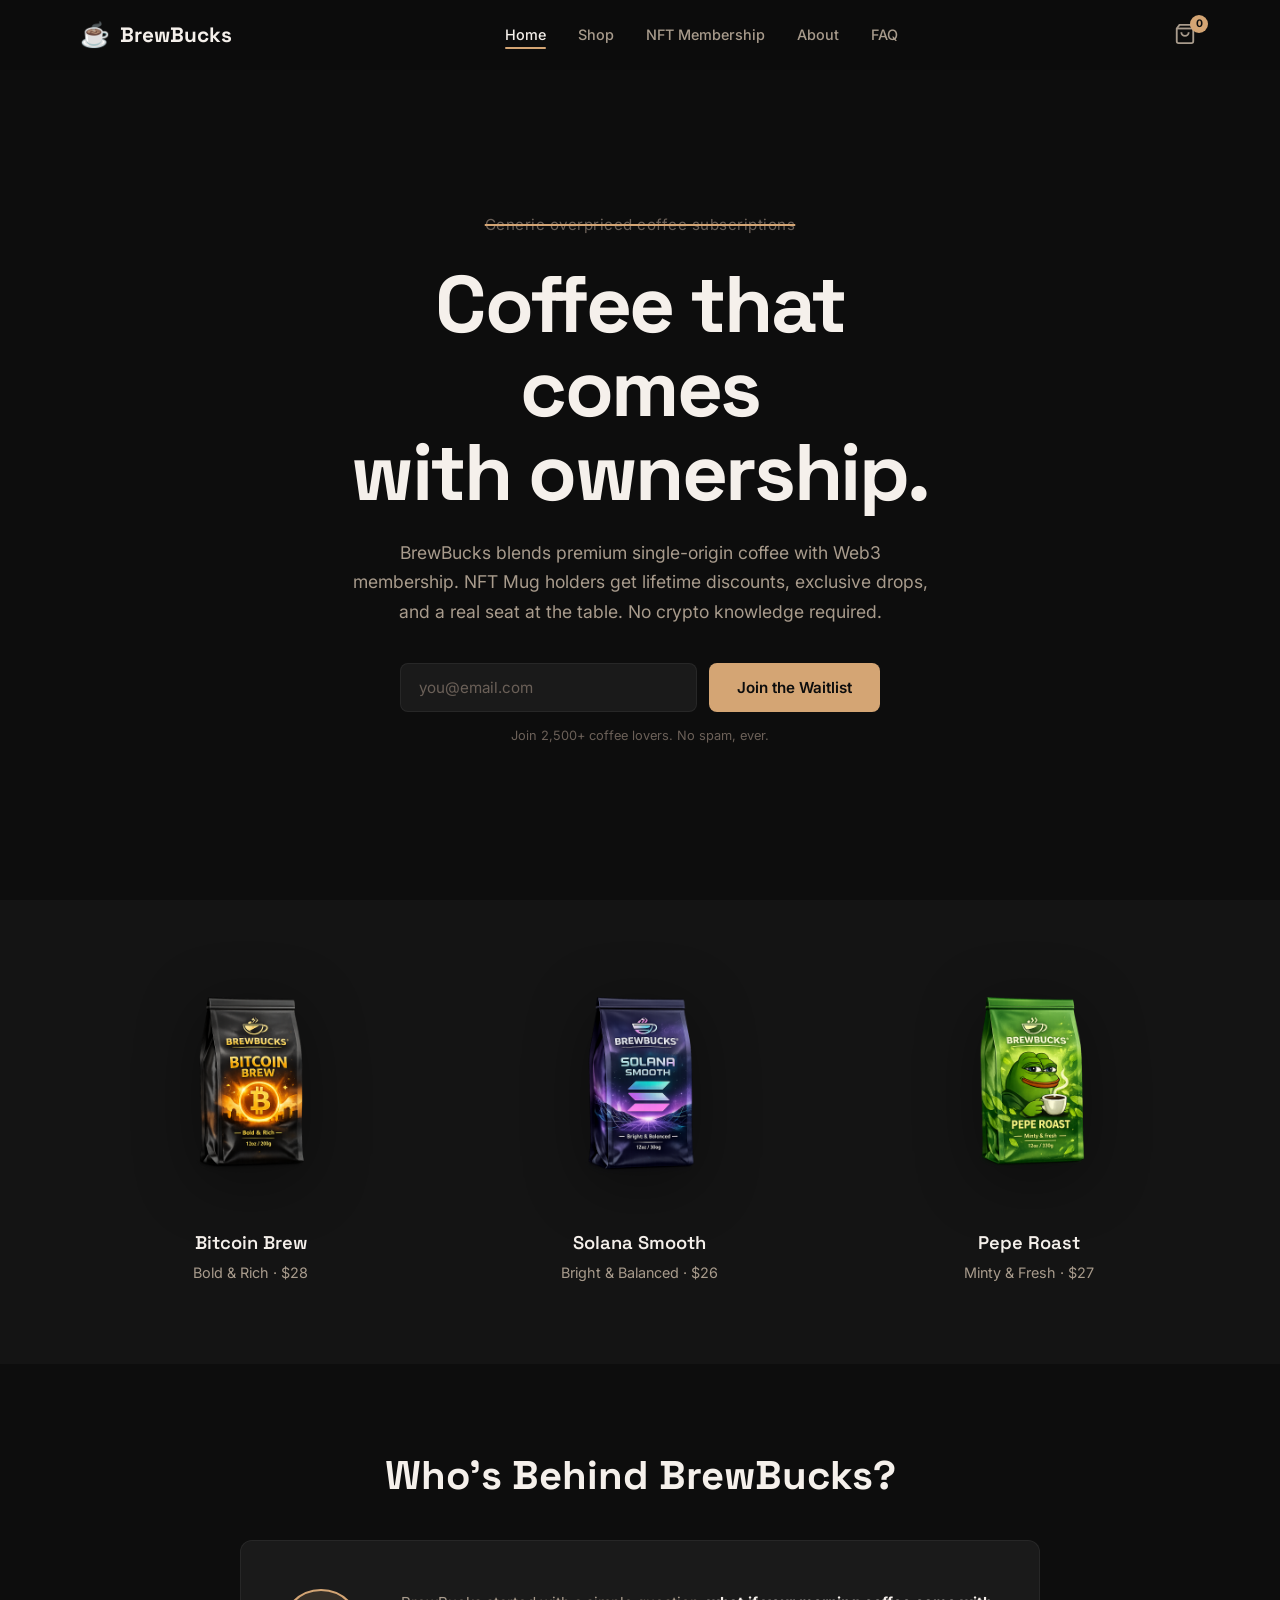
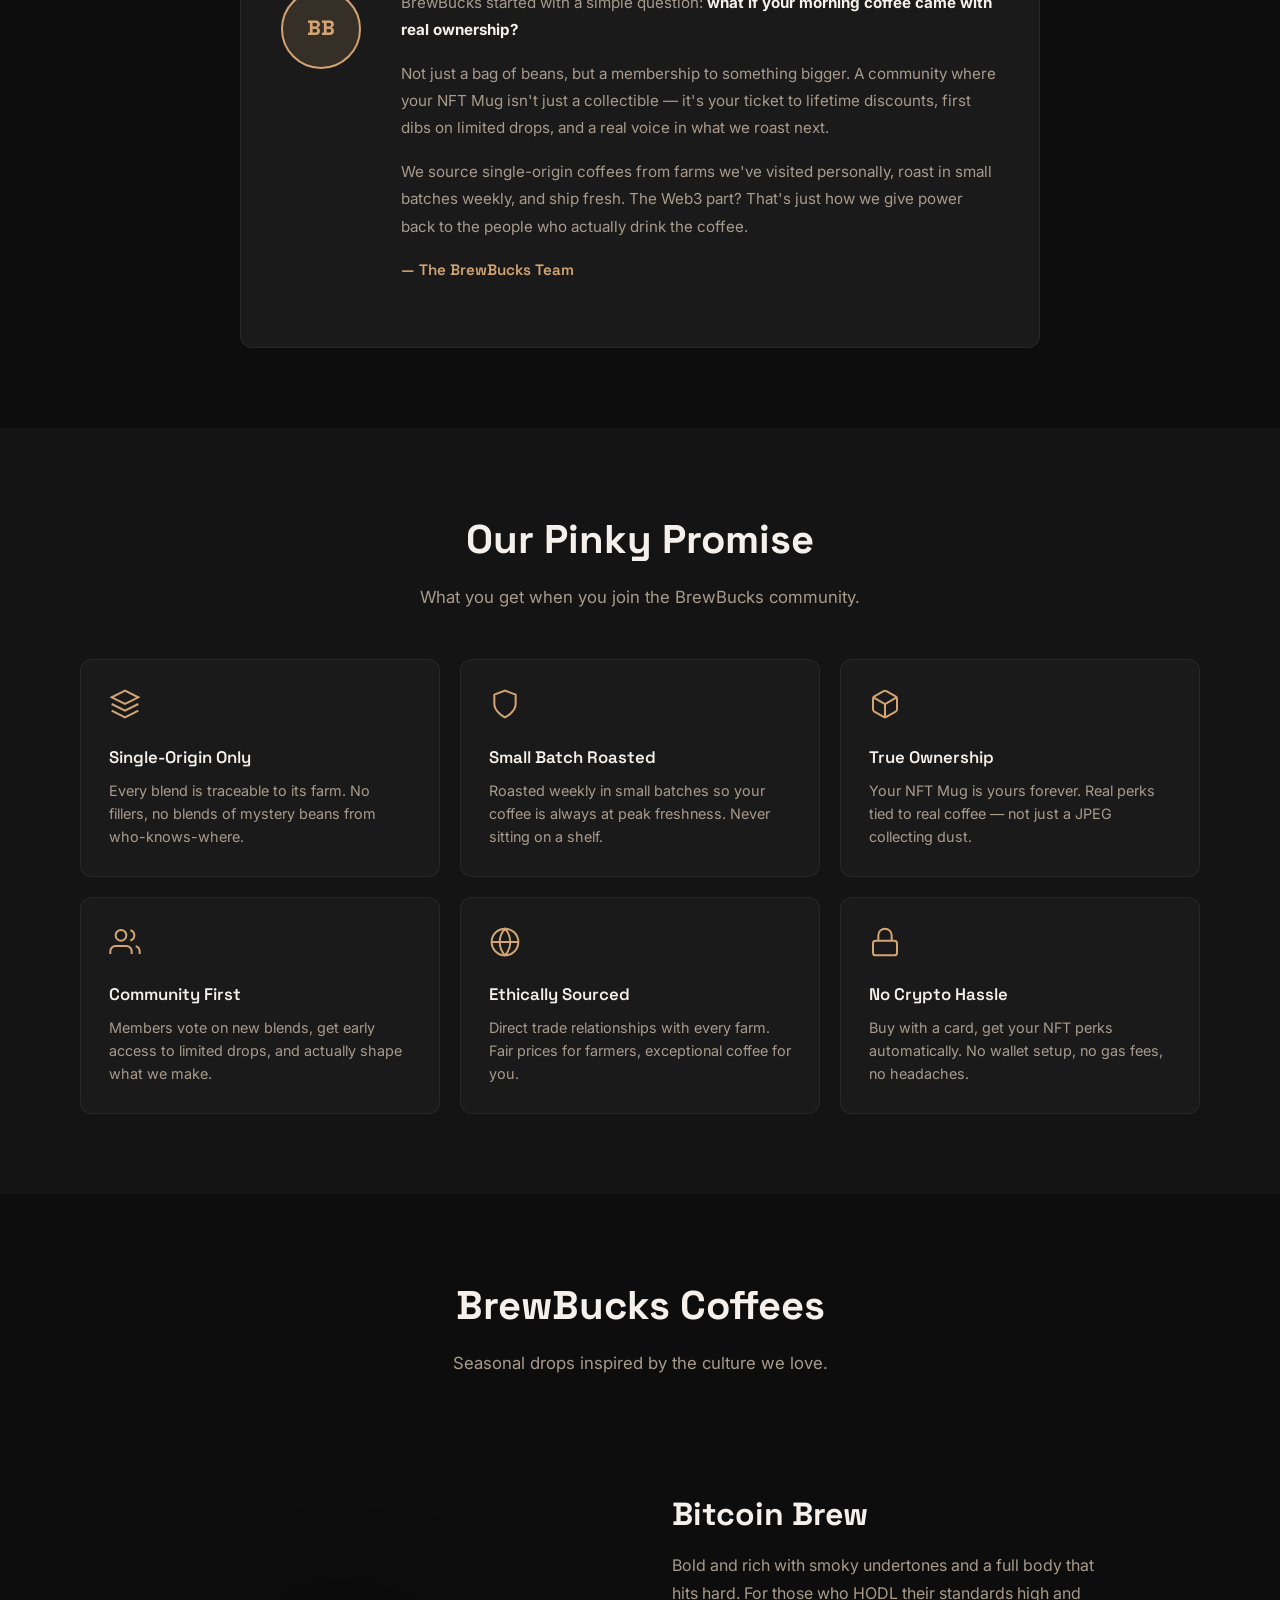
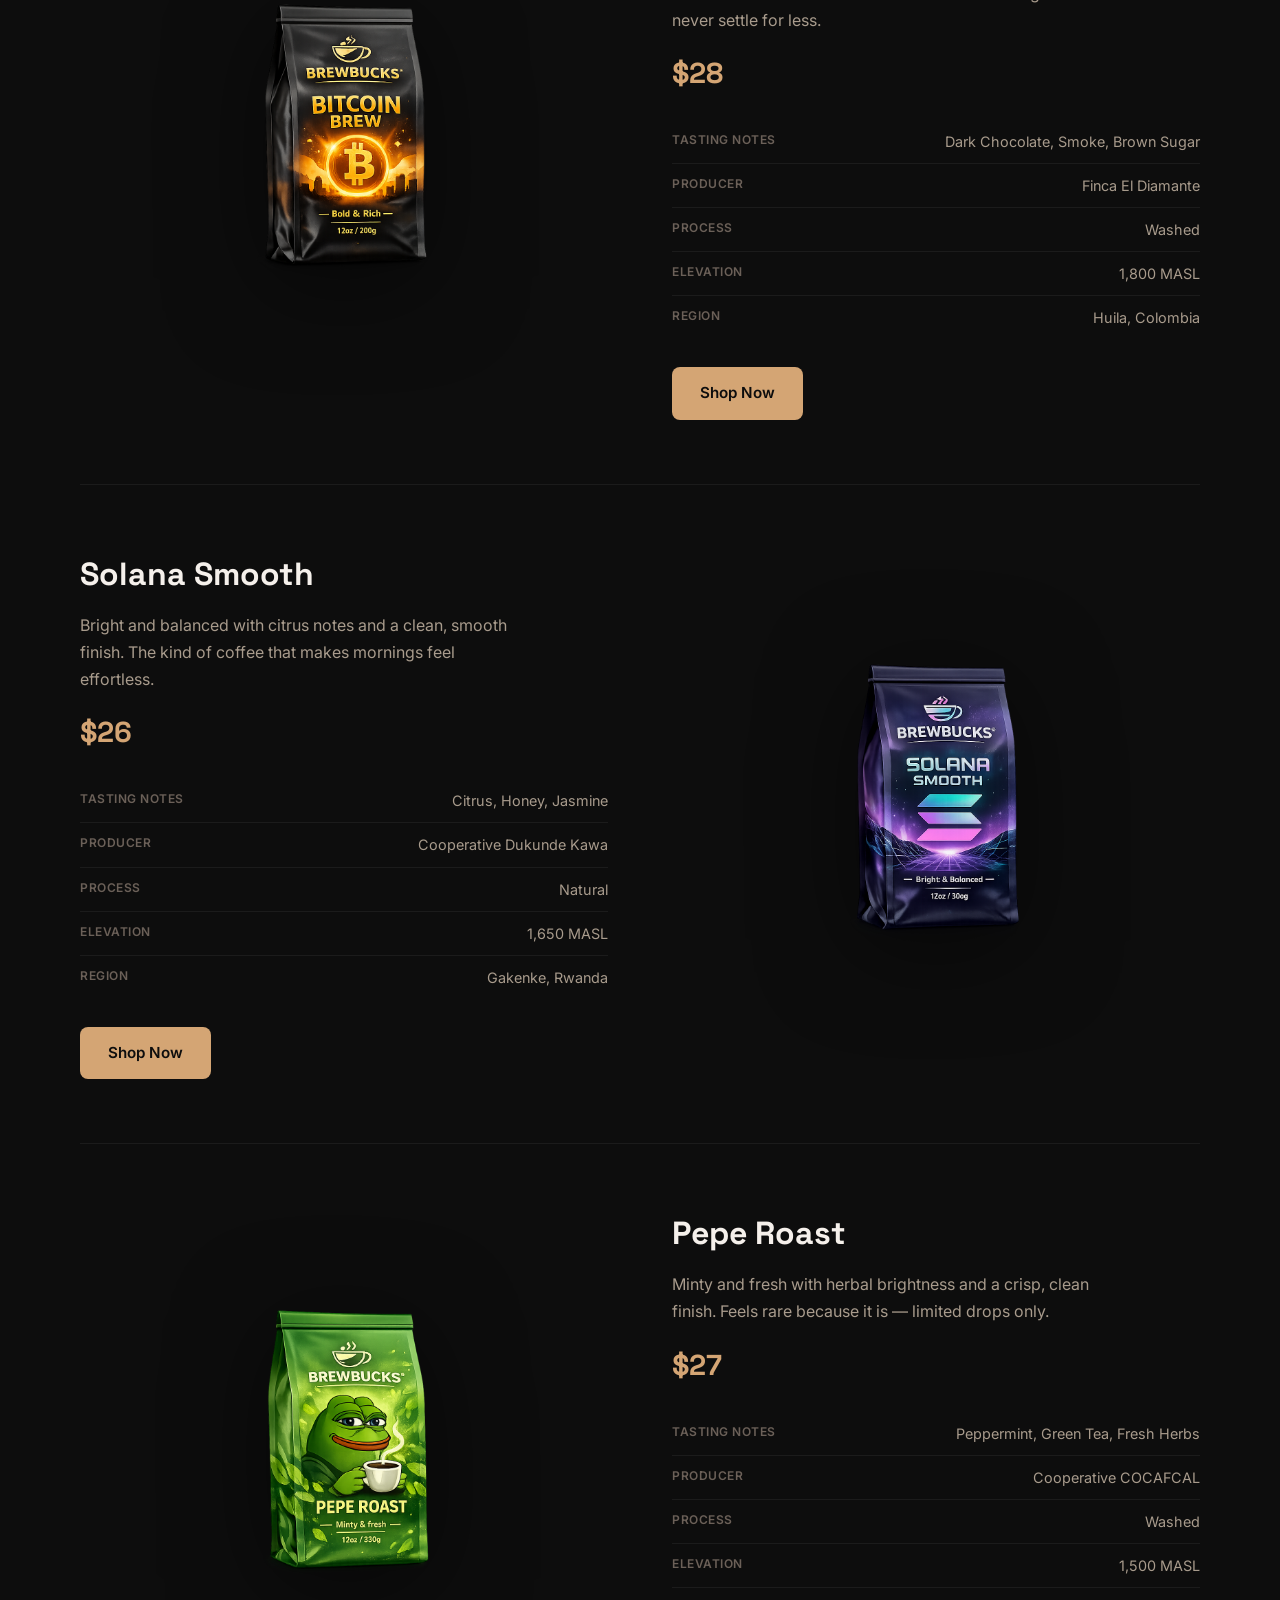
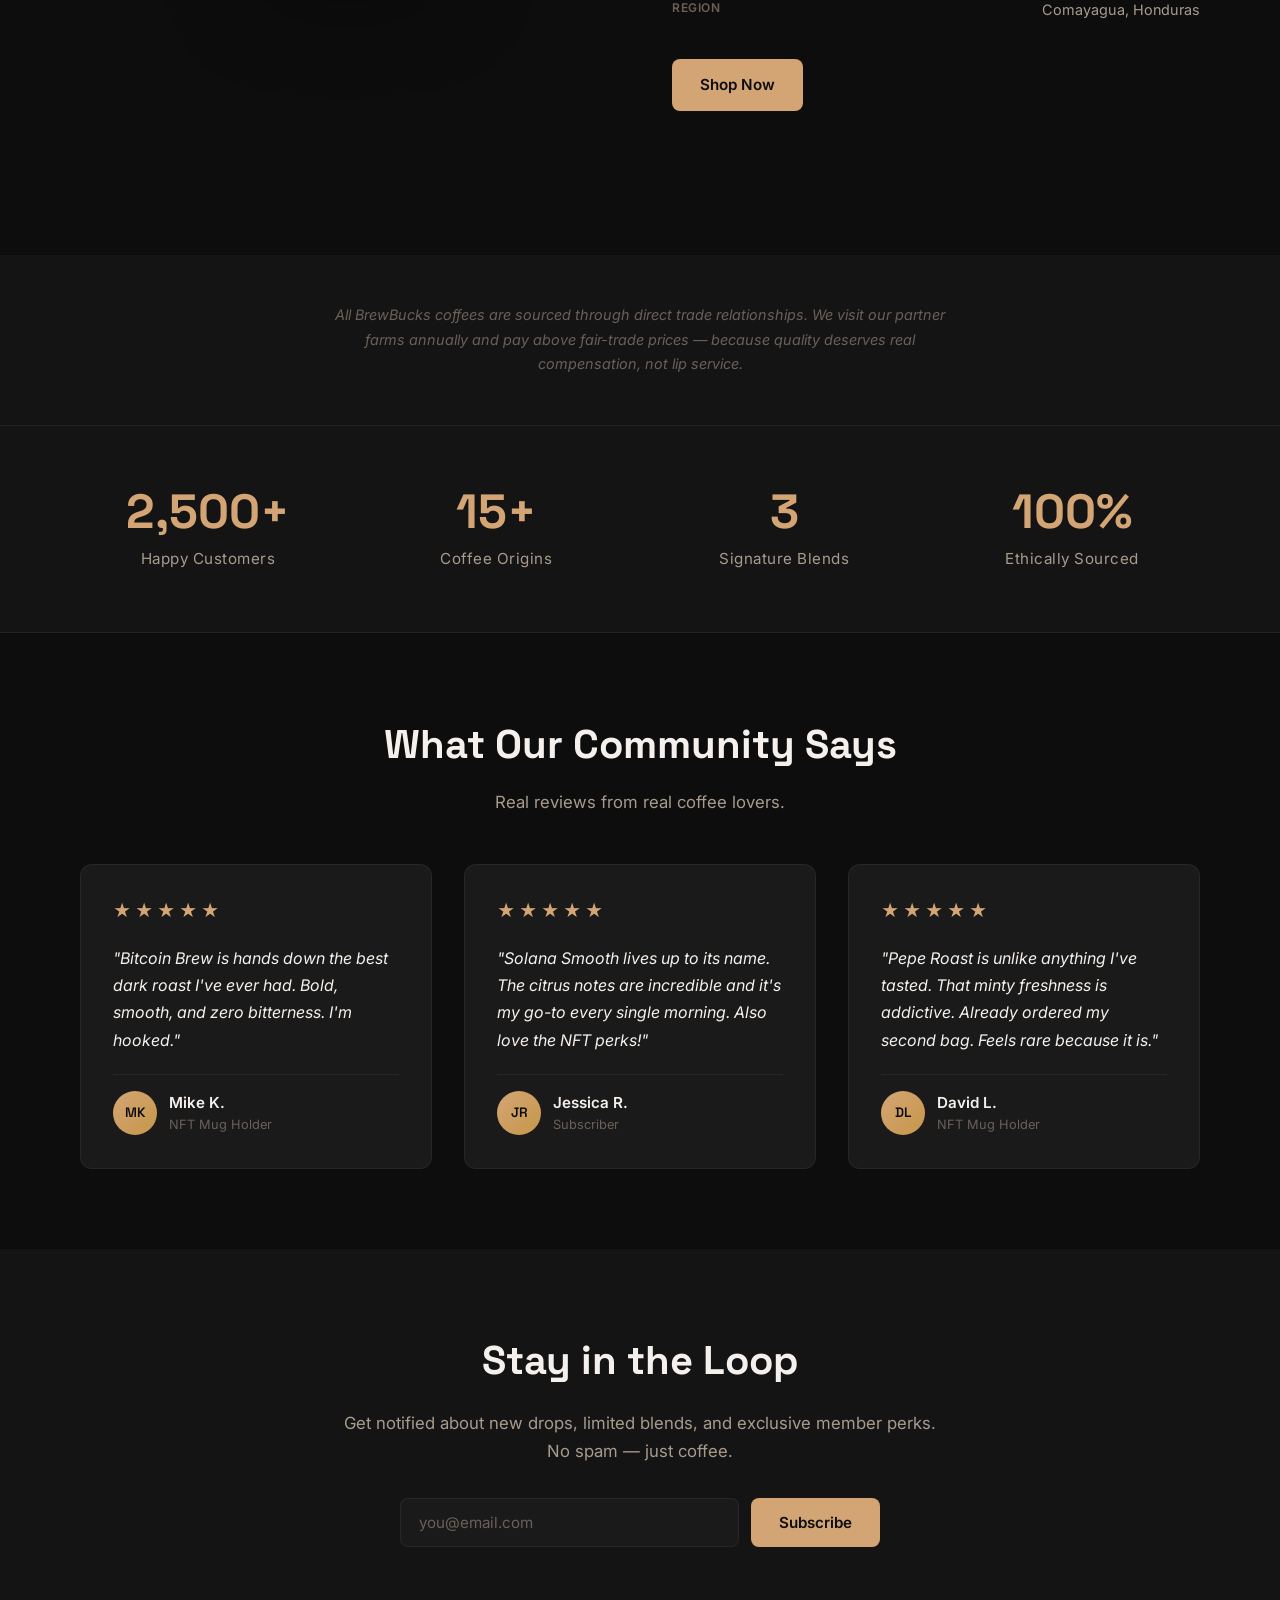
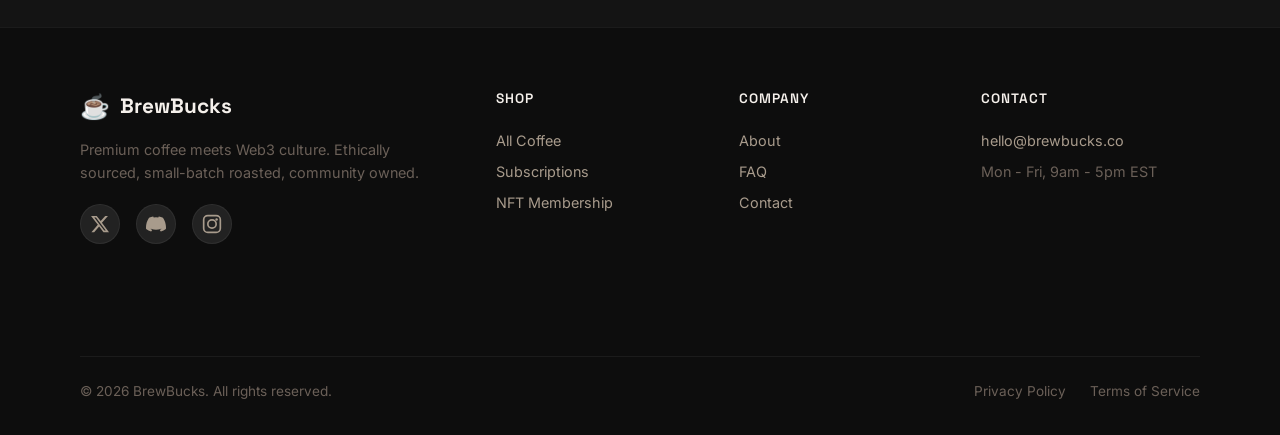
==== commit 66d630b6: "Add stats bar, testimonials, newsletter CTA, and enhanced footer sections - Stats bar with social pr" ====
--- a/index.html
+++ b/index.html
@@ -281,6 +281,93 @@
     </div>
   </section>
 
+  <!-- Stats Bar -->
+  <section class="stats-bar">
+    <div class="container">
+      <div class="stats-bar__grid">
+        <div class="stats-bar__item">
+          <span class="stats-bar__number">2,500+</span>
+          <span class="stats-bar__label">Happy Customers</span>
+        </div>
+        <div class="stats-bar__item">
+          <span class="stats-bar__number">15+</span>
+          <span class="stats-bar__label">Coffee Origins</span>
+        </div>
+        <div class="stats-bar__item">
+          <span class="stats-bar__number">3</span>
+          <span class="stats-bar__label">Signature Blends</span>
+        </div>
+        <div class="stats-bar__item">
+          <span class="stats-bar__number">100%</span>
+          <span class="stats-bar__label">Ethically Sourced</span>
+        </div>
+      </div>
+    </div>
+  </section>
+
+  <!-- Testimonials -->
+  <section class="testimonials">
+    <div class="container">
+      <h2 class="section-title">What Our Community Says</h2>
+      <p class="section-subtitle">Real reviews from real coffee lovers.</p>
+      <div class="testimonials__grid">
+        <div class="testimonial-card">
+          <div class="testimonial-card__stars">
+            <span>&#9733;</span><span>&#9733;</span><span>&#9733;</span><span>&#9733;</span><span>&#9733;</span>
+          </div>
+          <p class="testimonial-card__quote">"Bitcoin Brew is hands down the best dark roast I've ever had. Bold, smooth, and zero bitterness. I'm hooked."</p>
+          <div class="testimonial-card__author">
+            <div class="testimonial-card__avatar">MK</div>
+            <div>
+              <p class="testimonial-card__name">Mike K.</p>
+              <p class="testimonial-card__role">NFT Mug Holder</p>
+            </div>
+          </div>
+        </div>
+        <div class="testimonial-card">
+          <div class="testimonial-card__stars">
+            <span>&#9733;</span><span>&#9733;</span><span>&#9733;</span><span>&#9733;</span><span>&#9733;</span>
+          </div>
+          <p class="testimonial-card__quote">"Solana Smooth lives up to its name. The citrus notes are incredible and it's my go-to every single morning. Also love the NFT perks!"</p>
+          <div class="testimonial-card__author">
+            <div class="testimonial-card__avatar">JR</div>
+            <div>
+              <p class="testimonial-card__name">Jessica R.</p>
+              <p class="testimonial-card__role">Subscriber</p>
+            </div>
+          </div>
+        </div>
+        <div class="testimonial-card">
+          <div class="testimonial-card__stars">
+            <span>&#9733;</span><span>&#9733;</span><span>&#9733;</span><span>&#9733;</span><span>&#9733;</span>
+          </div>
+          <p class="testimonial-card__quote">"Pepe Roast is unlike anything I've tasted. That minty freshness is addictive. Already ordered my second bag. Feels rare because it is."</p>
+          <div class="testimonial-card__author">
+            <div class="testimonial-card__avatar">DL</div>
+            <div>
+              <p class="testimonial-card__name">David L.</p>
+              <p class="testimonial-card__role">NFT Mug Holder</p>
+            </div>
+          </div>
+        </div>
+      </div>
+    </div>
+  </section>
+
+  <!-- Newsletter CTA -->
+  <section class="newsletter-cta">
+    <div class="container">
+      <div class="newsletter-cta__inner">
+        <h2>Stay in the Loop</h2>
+        <p>Get notified about new drops, limited blends, and exclusive member perks. No spam — just coffee.</p>
+        <form class="newsletter-cta__form" id="newsletterForm">
+          <input type="email" placeholder="you@email.com" required class="newsletter-cta__input">
+          <button type="submit" class="btn btn--primary">Subscribe</button>
+        </form>
+      </div>
+    </div>
+  </section>
+
   <!-- Footer -->
   <footer class="footer">
     <div class="container footer__inner">
@@ -289,7 +376,18 @@
           <span class="nav__logo-icon">&#9749;</span>
           <span class="nav__logo-text">BrewBucks</span>
         </a>
-        <p class="footer__tagline">Premium coffee meets Web3 culture.</p>
+        <p class="footer__tagline">Premium coffee meets Web3 culture. Ethically sourced, small-batch roasted, community owned.</p>
+        <div class="footer__socials">
+          <a href="#" target="_blank" rel="noopener" aria-label="Twitter">
+            <svg width="20" height="20" viewBox="0 0 24 24" fill="currentColor"><path d="M18.244 2.25h3.308l-7.227 8.26 8.502 11.24H16.17l-5.214-6.817L4.99 21.75H1.68l7.73-8.835L1.254 2.25H8.08l4.713 6.231zm-1.161 17.52h1.833L7.084 4.126H5.117z"/></svg>
+          </a>
+          <a href="#" target="_blank" rel="noopener" aria-label="Discord">
+            <svg width="20" height="20" viewBox="0 0 24 24" fill="currentColor"><path d="M20.317 4.37a19.791 19.791 0 00-4.885-1.515.074.074 0 00-.079.037c-.21.375-.444.864-.608 1.25a18.27 18.27 0 00-5.487 0 12.64 12.64 0 00-.617-1.25.077.077 0 00-.079-.037A19.736 19.736 0 003.677 4.37a.07.07 0 00-.032.027C.533 9.046-.32 13.58.099 18.057a.082.082 0 00.031.057 19.9 19.9 0 005.993 3.03.078.078 0 00.084-.028c.462-.63.874-1.295 1.226-1.994a.076.076 0 00-.041-.106 13.107 13.107 0 01-1.872-.892.077.077 0 01-.008-.128 10.2 10.2 0 00.372-.292.074.074 0 01.077-.01c3.928 1.793 8.18 1.793 12.062 0a.074.074 0 01.078.01c.12.098.246.198.373.292a.077.077 0 01-.006.127 12.299 12.299 0 01-1.873.892.077.077 0 00-.041.107c.36.698.772 1.362 1.225 1.993a.076.076 0 00.084.028 19.839 19.839 0 006.002-3.03.077.077 0 00.032-.054c.5-5.177-.838-9.674-3.549-13.66a.061.061 0 00-.031-.03z"/></svg>
+          </a>
+          <a href="#" target="_blank" rel="noopener" aria-label="Instagram">
+            <svg width="20" height="20" viewBox="0 0 24 24" fill="none" stroke="currentColor" stroke-width="2"><rect x="2" y="2" width="20" height="20" rx="5"/><circle cx="12" cy="12" r="5"/><circle cx="17.5" cy="6.5" r="1.5" fill="currentColor" stroke="none"/></svg>
+          </a>
+        </div>
       </div>
       <div class="footer__links">
         <div class="footer__col">
@@ -305,14 +403,17 @@
           <a href="#">Contact</a>
         </div>
         <div class="footer__col">
-          <h4>Community</h4>
-          <a href="#" target="_blank" rel="noopener">Twitter / X</a>
-          <a href="#" target="_blank" rel="noopener">Discord</a>
-          <a href="#" target="_blank" rel="noopener">Instagram</a>
+          <h4>Contact</h4>
+          <a href="mailto:hello@brewbucks.co">hello@brewbucks.co</a>
+          <p class="footer__contact-text">Mon - Fri, 9am - 5pm EST</p>
         </div>
       </div>
       <div class="footer__bottom">
         <p>&copy; 2026 BrewBucks. All rights reserved.</p>
+        <div class="footer__bottom-links">
+          <a href="#">Privacy Policy</a>
+          <a href="#">Terms of Service</a>
+        </div>
       </div>
     </div>
   </footer>
--- a/css/style.css
+++ b/css/style.css
@@ -431,14 +431,14 @@
   display: grid;
   grid-template-columns: 1fr;
   gap: 40px;
-  max-width: 900px;
+  max-width: 1400px;
   margin: 0 auto;
 }
 
 @media (min-width: 600px) {
   .featured-coffees__grid {
     grid-template-columns: repeat(3, 1fr);
-    gap: 32px;
+    gap: 48px;
   }
 }
 
@@ -452,7 +452,7 @@
 }
 
 .coffee-bag-visual {
-  max-width: 200px;
+  max-width: 100%;
   margin: 0 auto 20px;
 }
 
@@ -629,7 +629,7 @@
 }
 
 .showcase-item__image {
-  max-width: 280px;
+  max-width: 100%;
   margin: 0 auto;
 }
 
@@ -2058,3 +2058,264 @@
   opacity: 1;
   transform: translateY(0);
 }
+
+/* ===========================
+   Stats Bar
+   =========================== */
+.stats-bar {
+  padding: 60px 0;
+  background: var(--bg-secondary);
+  border-top: 1px solid var(--border-card);
+  border-bottom: 1px solid var(--border-card);
+}
+
+.stats-bar__grid {
+  display: grid;
+  grid-template-columns: repeat(2, 1fr);
+  gap: 40px;
+  text-align: center;
+}
+
+@media (min-width: 768px) {
+  .stats-bar__grid {
+    grid-template-columns: repeat(4, 1fr);
+    gap: 32px;
+  }
+}
+
+.stats-bar__number {
+  display: block;
+  font-family: var(--font-display);
+  font-size: clamp(2rem, 4vw, 3rem);
+  font-weight: 700;
+  color: var(--accent-primary);
+  line-height: 1.1;
+  margin-bottom: 8px;
+}
+
+.stats-bar__label {
+  font-size: 0.95rem;
+  color: var(--text-secondary);
+  letter-spacing: 0.5px;
+}
+
+/* ===========================
+   Testimonials
+   =========================== */
+.testimonials {
+  padding: var(--section-padding) 0;
+  background: var(--bg-primary);
+}
+
+.testimonials__grid {
+  display: grid;
+  grid-template-columns: 1fr;
+  gap: 24px;
+  margin-top: 48px;
+}
+
+@media (min-width: 768px) {
+  .testimonials__grid {
+    grid-template-columns: repeat(3, 1fr);
+    gap: 32px;
+  }
+}
+
+.testimonial-card {
+  background: var(--bg-card);
+  border: 1px solid var(--border-card);
+  border-radius: var(--card-radius);
+  padding: 32px;
+  display: flex;
+  flex-direction: column;
+  gap: 20px;
+  transition: border-color var(--transition-base), transform var(--transition-base);
+}
+
+.testimonial-card:hover {
+  border-color: var(--border-subtle);
+  transform: translateY(-4px);
+}
+
+.testimonial-card__stars {
+  display: flex;
+  gap: 4px;
+  font-size: 1.1rem;
+  color: var(--accent-primary);
+}
+
+.testimonial-card__quote {
+  font-size: 1rem;
+  line-height: 1.7;
+  color: var(--text-primary);
+  font-style: italic;
+  flex: 1;
+}
+
+.testimonial-card__author {
+  display: flex;
+  align-items: center;
+  gap: 12px;
+  padding-top: 16px;
+  border-top: 1px solid var(--border-card);
+}
+
+.testimonial-card__avatar {
+  width: 44px;
+  height: 44px;
+  border-radius: 50%;
+  background: linear-gradient(135deg, var(--accent-primary), var(--accent-warm));
+  display: flex;
+  align-items: center;
+  justify-content: center;
+  font-family: var(--font-display);
+  font-weight: 600;
+  font-size: 0.85rem;
+  color: var(--bg-primary);
+  flex-shrink: 0;
+}
+
+.testimonial-card__name {
+  font-weight: 600;
+  font-size: 0.95rem;
+  color: var(--text-primary);
+}
+
+.testimonial-card__role {
+  font-size: 0.8rem;
+  color: var(--text-muted);
+}
+
+/* ===========================
+   Newsletter CTA
+   =========================== */
+.newsletter-cta {
+  padding: var(--section-padding) 0;
+  background: var(--bg-secondary);
+}
+
+.newsletter-cta__inner {
+  max-width: 600px;
+  margin: 0 auto;
+  text-align: center;
+}
+
+.newsletter-cta__inner h2 {
+  font-family: var(--font-display);
+  font-size: clamp(1.8rem, 4vw, 2.5rem);
+  font-weight: 700;
+  margin-bottom: 16px;
+}
+
+.newsletter-cta__inner p {
+  color: var(--text-secondary);
+  font-size: 1.05rem;
+  line-height: 1.7;
+  margin-bottom: 32px;
+}
+
+.newsletter-cta__form {
+  display: flex;
+  gap: 12px;
+  max-width: 480px;
+  margin: 0 auto;
+}
+
+.newsletter-cta__input {
+  flex: 1;
+  padding: 14px 18px;
+  background: var(--bg-card);
+  border: 1px solid var(--border-card);
+  border-radius: 8px;
+  color: var(--text-primary);
+  font-size: 0.95rem;
+  font-family: var(--font-body);
+  transition: border-color var(--transition-fast);
+}
+
+.newsletter-cta__input::placeholder {
+  color: var(--text-muted);
+}
+
+.newsletter-cta__input:focus {
+  outline: none;
+  border-color: var(--accent-primary);
+}
+
+@media (max-width: 480px) {
+  .newsletter-cta__form {
+    flex-direction: column;
+  }
+}
+
+/* ===========================
+   Enhanced Footer
+   =========================== */
+.footer__socials {
+  display: flex;
+  gap: 16px;
+  margin-top: 20px;
+}
+
+.footer__socials a {
+  width: 40px;
+  height: 40px;
+  border-radius: 50%;
+  background: var(--bg-elevated);
+  border: 1px solid var(--border-card);
+  display: flex;
+  align-items: center;
+  justify-content: center;
+  color: var(--text-secondary);
+  transition: background var(--transition-base), color var(--transition-base), border-color var(--transition-base);
+}
+
+.footer__socials a:hover {
+  background: var(--accent-primary);
+  color: var(--bg-primary);
+  border-color: var(--accent-primary);
+}
+
+.footer__contact-text {
+  font-size: 0.9rem;
+  color: var(--text-muted);
+  margin-top: 4px;
+}
+
+.footer__bottom {
+  border-top: 1px solid var(--border-card);
+  padding-top: 24px;
+  margin-top: 48px;
+  display: flex;
+  flex-direction: column;
+  align-items: center;
+  gap: 12px;
+  text-align: center;
+}
+
+@media (min-width: 768px) {
+  .footer__bottom {
+    flex-direction: row;
+    justify-content: space-between;
+  }
+}
+
+.footer__bottom p {
+  font-size: 0.85rem;
+  color: var(--text-muted);
+}
+
+.footer__bottom-links {
+  display: flex;
+  gap: 24px;
+}
+
+.footer__bottom-links a {
+  font-size: 0.85rem;
+  color: var(--text-muted);
+  transition: color var(--transition-fast);
+}
+
+.footer__bottom-links a:hover {
+  color: var(--accent-primary);
+}
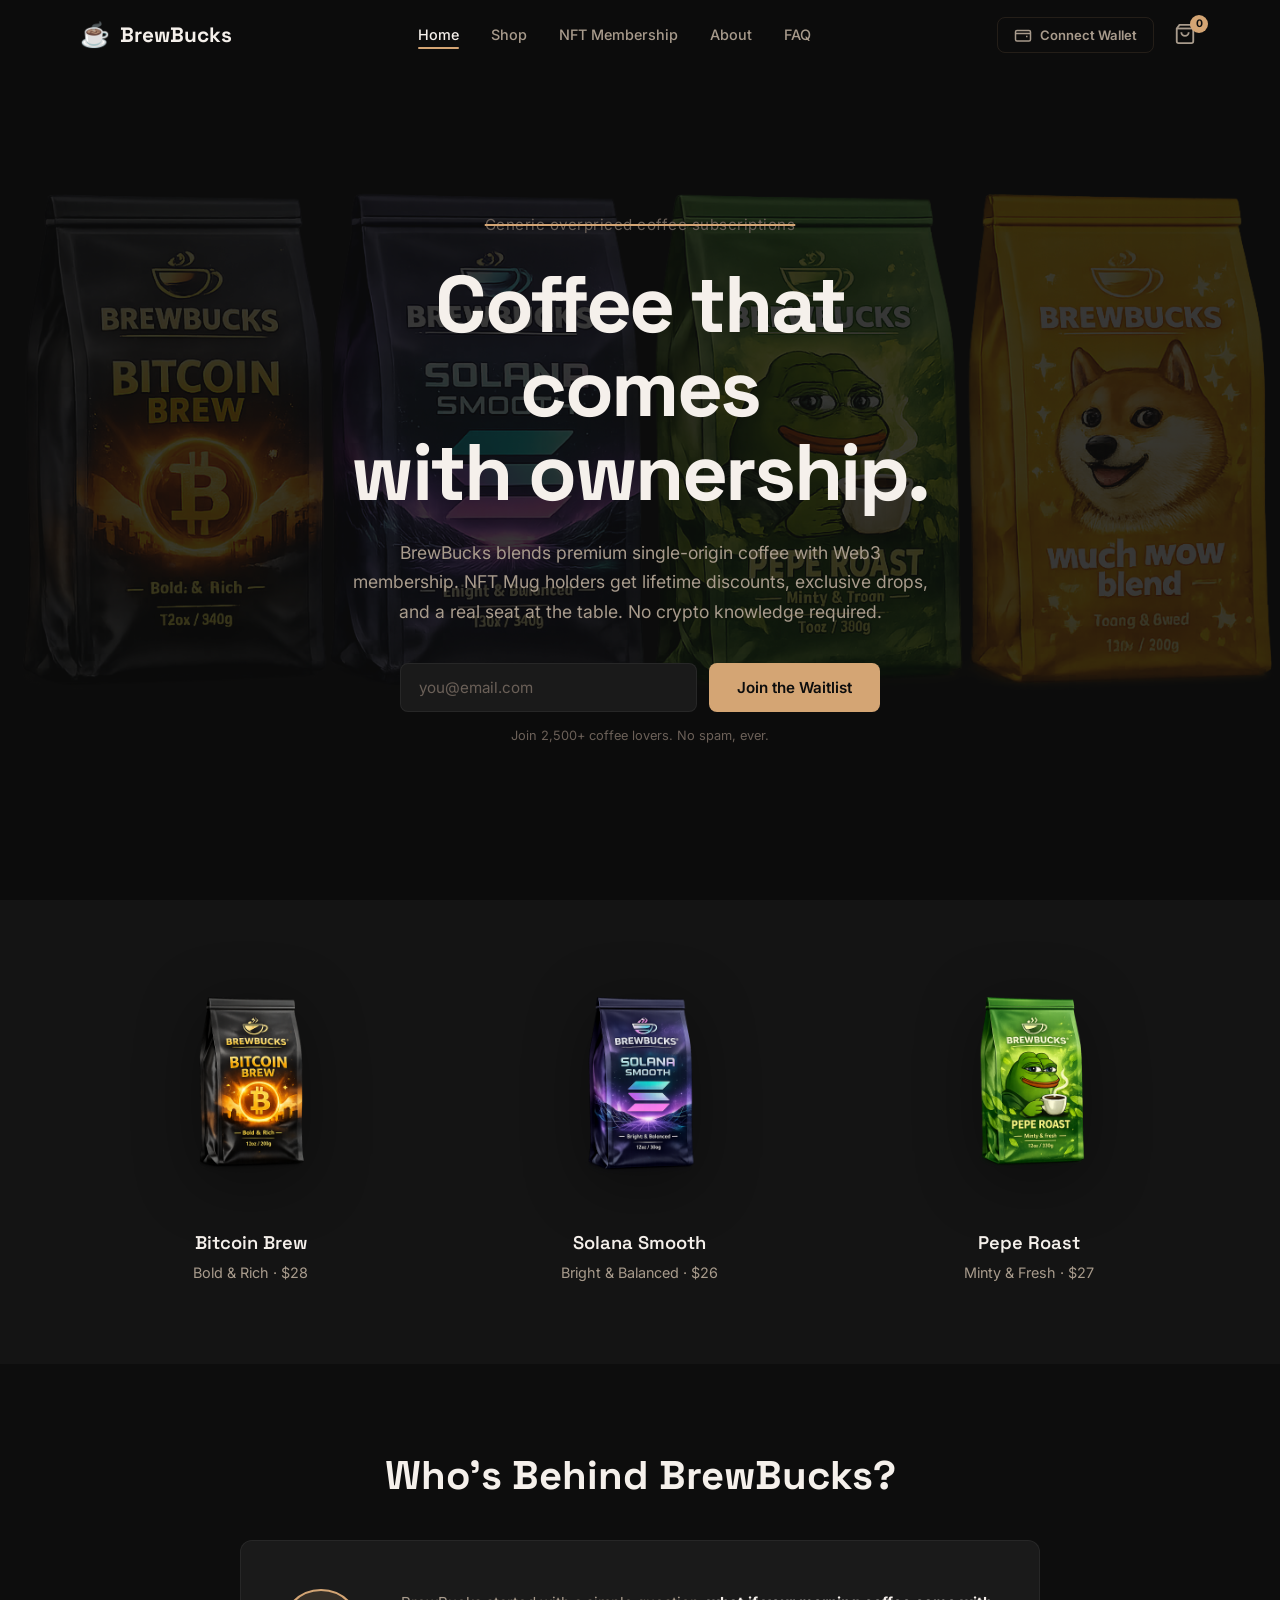
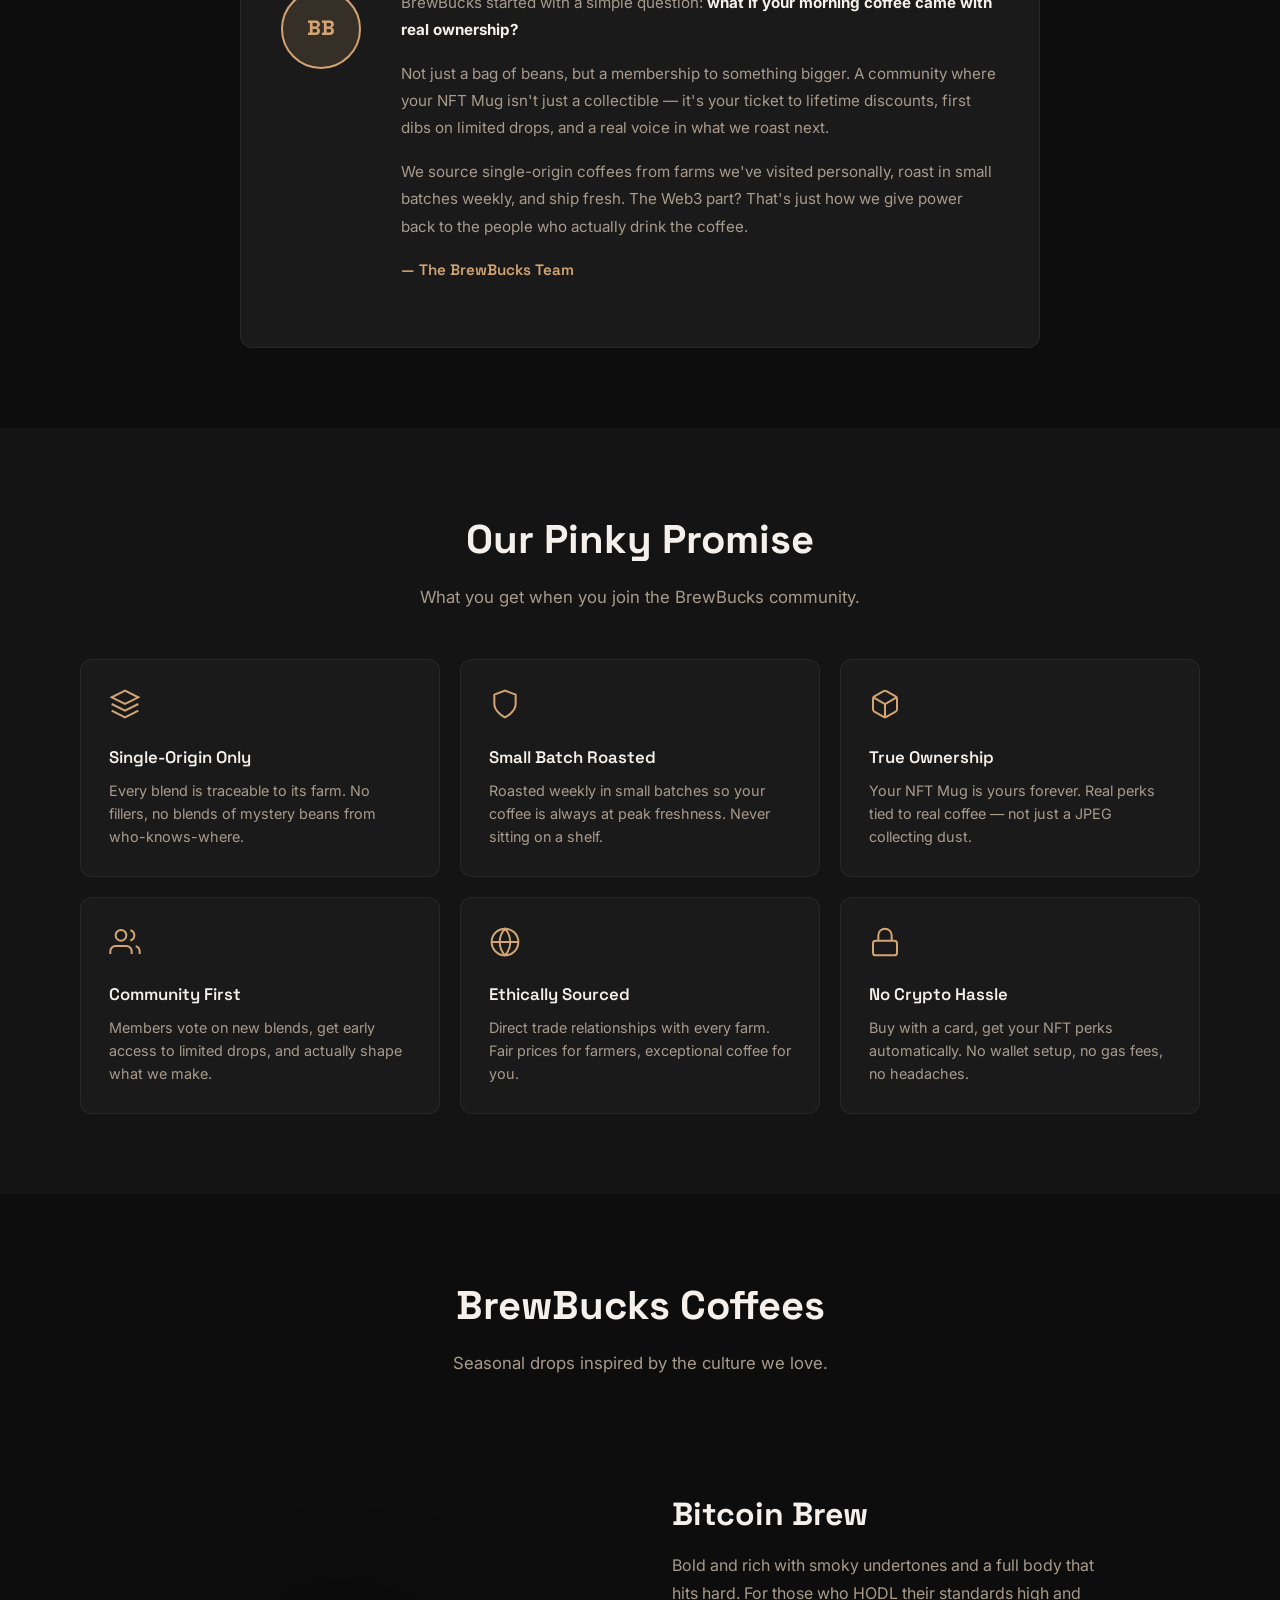
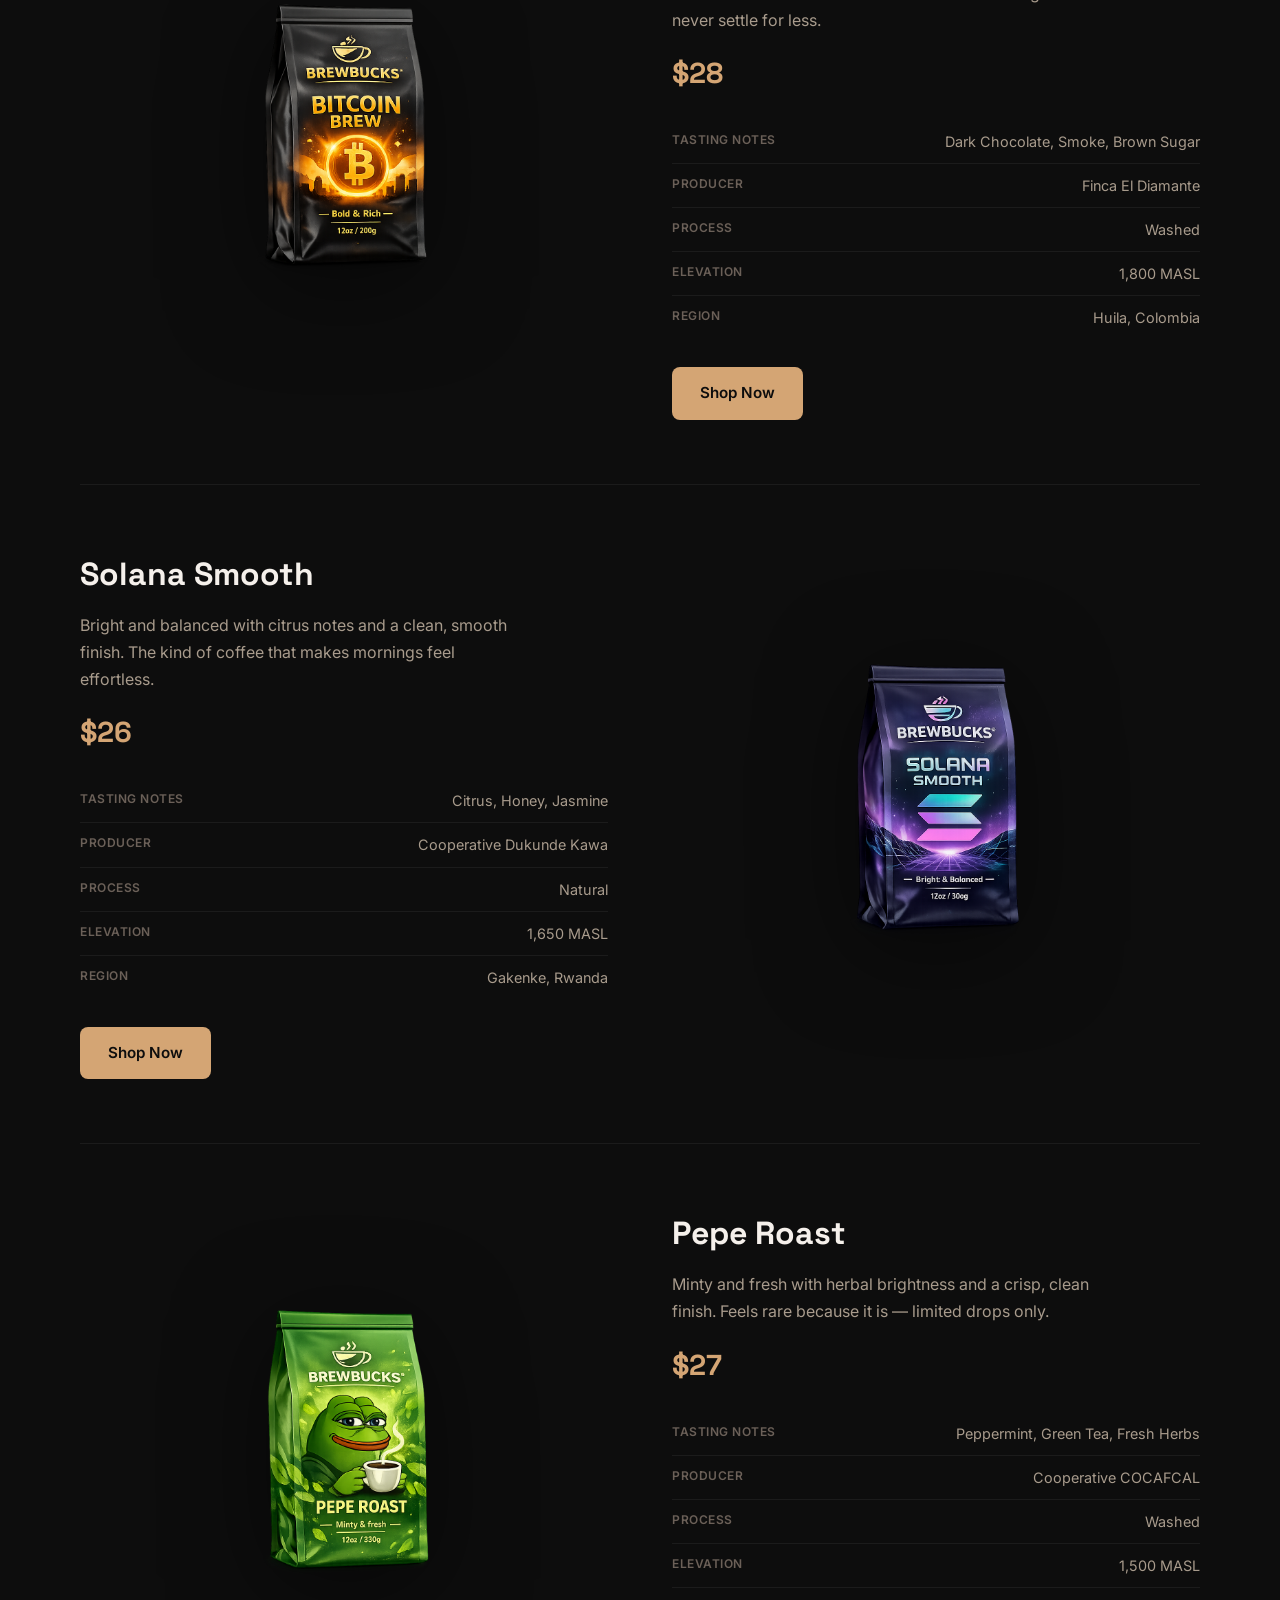
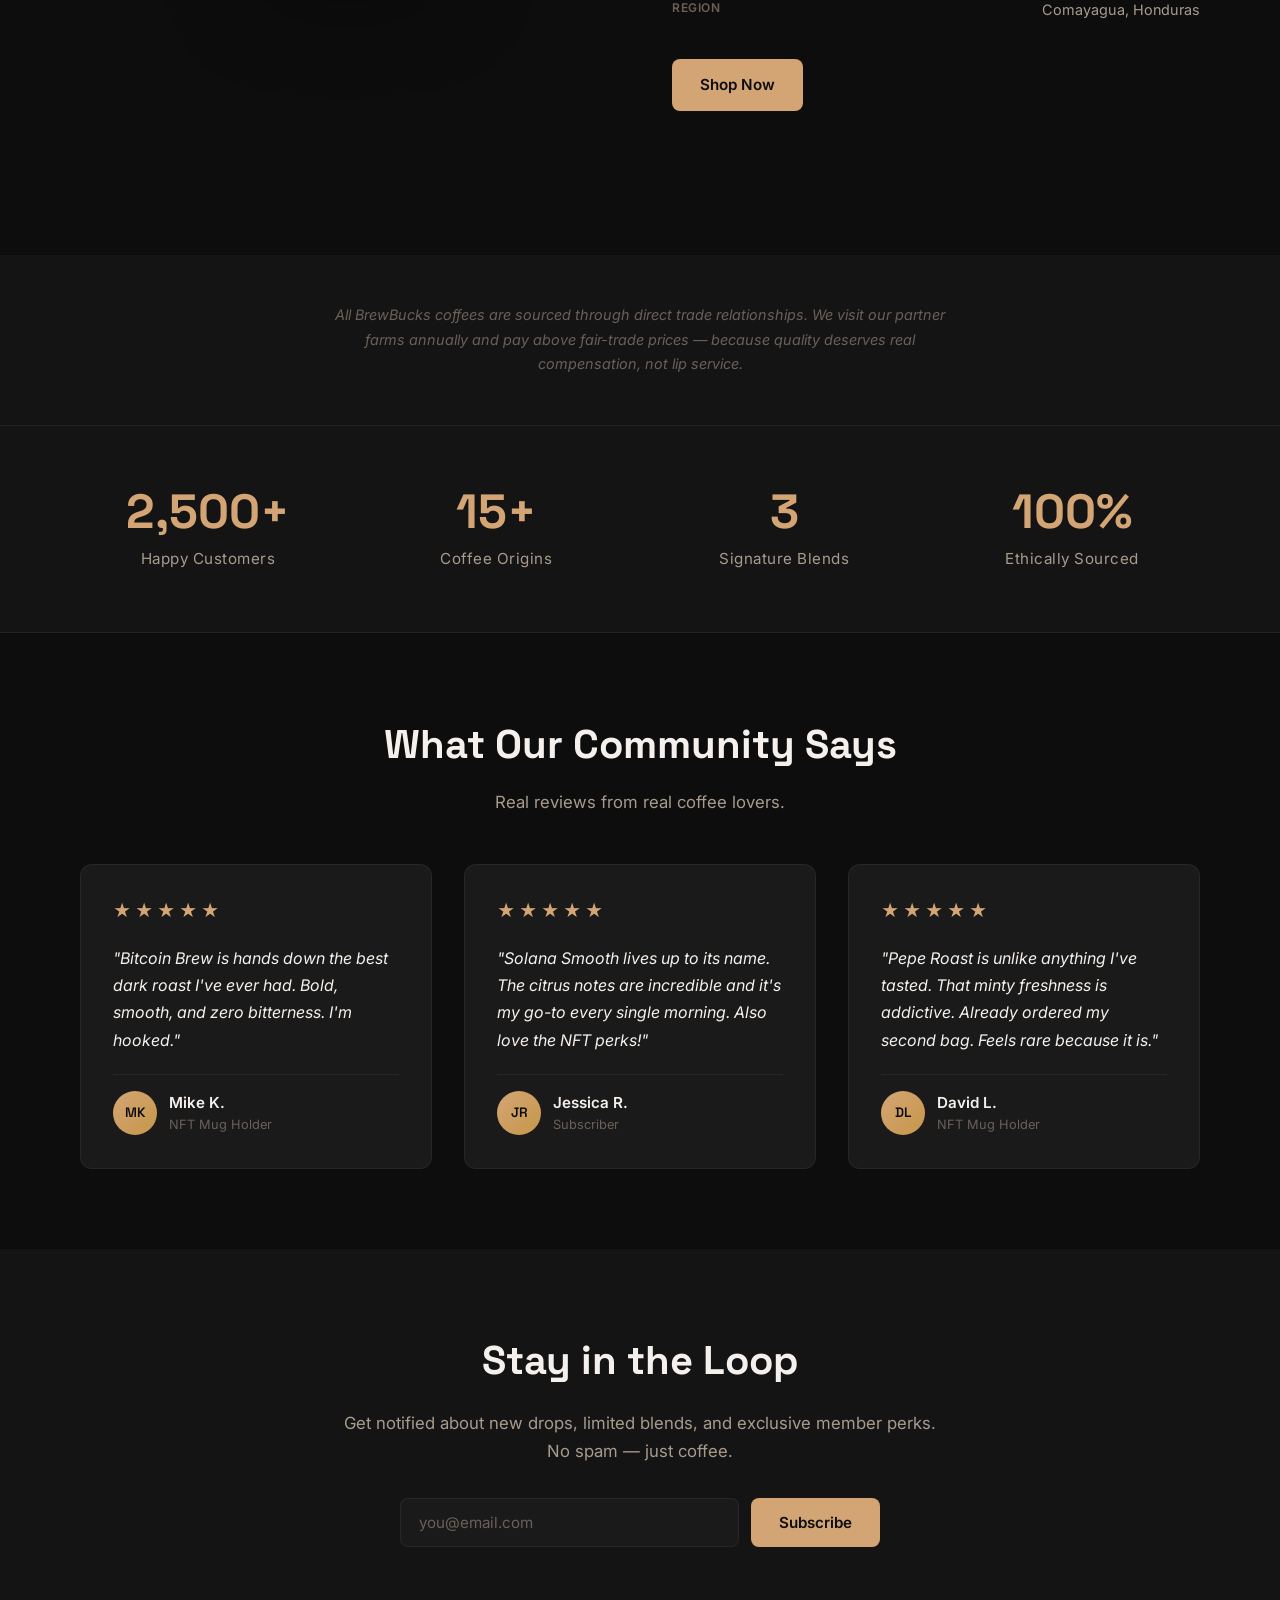
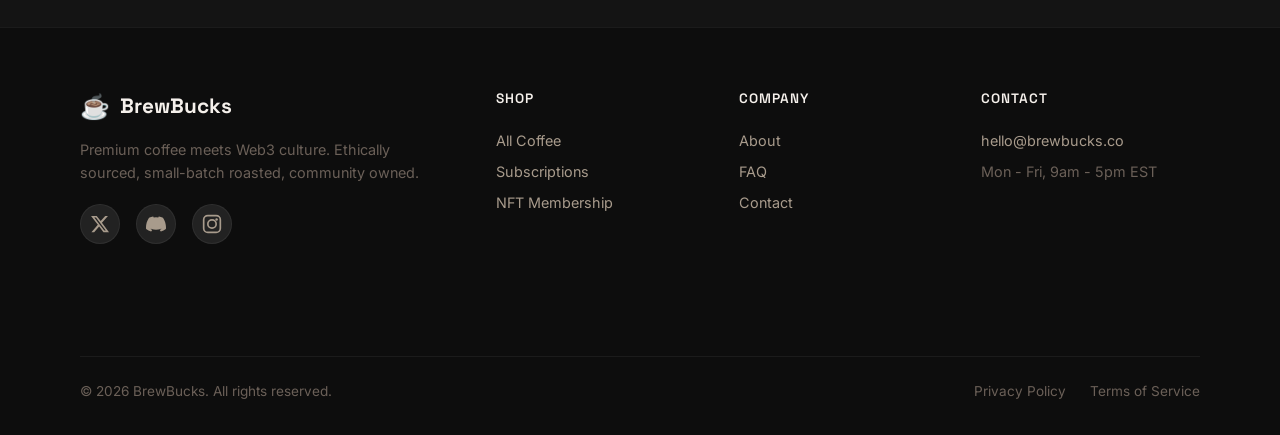
==== commit 4699f526: "Add Phantom wallet connect button to navigation Adds a "Connect Wallet" button to the nav bar on all" ====
--- a/index.html
+++ b/index.html
@@ -29,6 +29,14 @@
         <li><a href="pages/faq.html" class="nav__link">FAQ</a></li>
       </ul>
       <div class="nav__actions">
+        <button class="nav__wallet" id="walletBtn" aria-label="Connect wallet">
+          <svg class="nav__wallet-icon" width="18" height="18" viewBox="0 0 24 24" fill="none" stroke="currentColor" stroke-width="2">
+            <rect x="2" y="6" width="20" height="14" rx="2"/>
+            <path d="M2 10h20"/>
+            <path d="M16 14h2"/>
+          </svg>
+          <span class="nav__wallet-label" id="walletLabel">Connect Wallet</span>
+        </button>
         <button class="nav__cart" id="cartBtn" aria-label="Shopping cart">
           <svg width="22" height="22" viewBox="0 0 24 24" fill="none" stroke="currentColor" stroke-width="2">
             <path d="M6 2L3 6v14a2 2 0 002 2h14a2 2 0 002-2V6l-3-4z"/>
--- a/css/style.css
+++ b/css/style.css
@@ -235,6 +235,65 @@
   align-items: center;
   gap: 16px;
   z-index: 101;
+}
+
+/* Wallet Button */
+.nav__wallet {
+  display: flex;
+  align-items: center;
+  gap: 8px;
+  padding: 8px 16px;
+  border-radius: 8px;
+  border: 1.5px solid var(--border-subtle);
+  color: var(--text-secondary);
+  font-size: 0.82rem;
+  font-weight: 600;
+  transition: all var(--transition-base);
+  white-space: nowrap;
+}
+
+.nav__wallet:hover {
+  color: var(--text-primary);
+  border-color: var(--accent-primary);
+  background: var(--accent-glow);
+}
+
+.nav__wallet--connected {
+  border-color: var(--accent-primary);
+  color: var(--accent-primary);
+  background: var(--accent-glow);
+}
+
+.nav__wallet--connected:hover {
+  border-color: #e87c7c;
+  color: #e87c7c;
+  background: rgba(232, 124, 124, 0.1);
+}
+
+.nav__wallet-icon {
+  flex-shrink: 0;
+}
+
+.nav__wallet-label {
+  font-family: var(--font-body);
+}
+
+.nav__wallet--connected .nav__wallet-label {
+  font-family: 'SF Mono', 'Fira Code', monospace;
+  letter-spacing: 0.02em;
+}
+
+@media (max-width: 767px) {
+  .nav__wallet {
+    padding: 6px 12px;
+    font-size: 0.75rem;
+    gap: 6px;
+  }
+
+  .nav__wallet-icon {
+    width: 14px;
+    height: 14px;
+  }
 }
 
 .nav__cart {
@@ -338,11 +397,23 @@
   justify-content: center;
   padding: 140px 0 80px;
   text-align: center;
+  position: relative;
+  background: url('../images/hero-bg.png') center/cover no-repeat var(--bg-primary);
+}
+
+.hero-home::before {
+  content: '';
+  position: absolute;
+  inset: 0;
+  background: rgba(13, 13, 13, 0.82);
+  z-index: 0;
 }
 
 .hero-home__inner {
   max-width: 720px;
   margin: 0 auto;
+  position: relative;
+  z-index: 1;
 }
 
 .hero-home__strike {
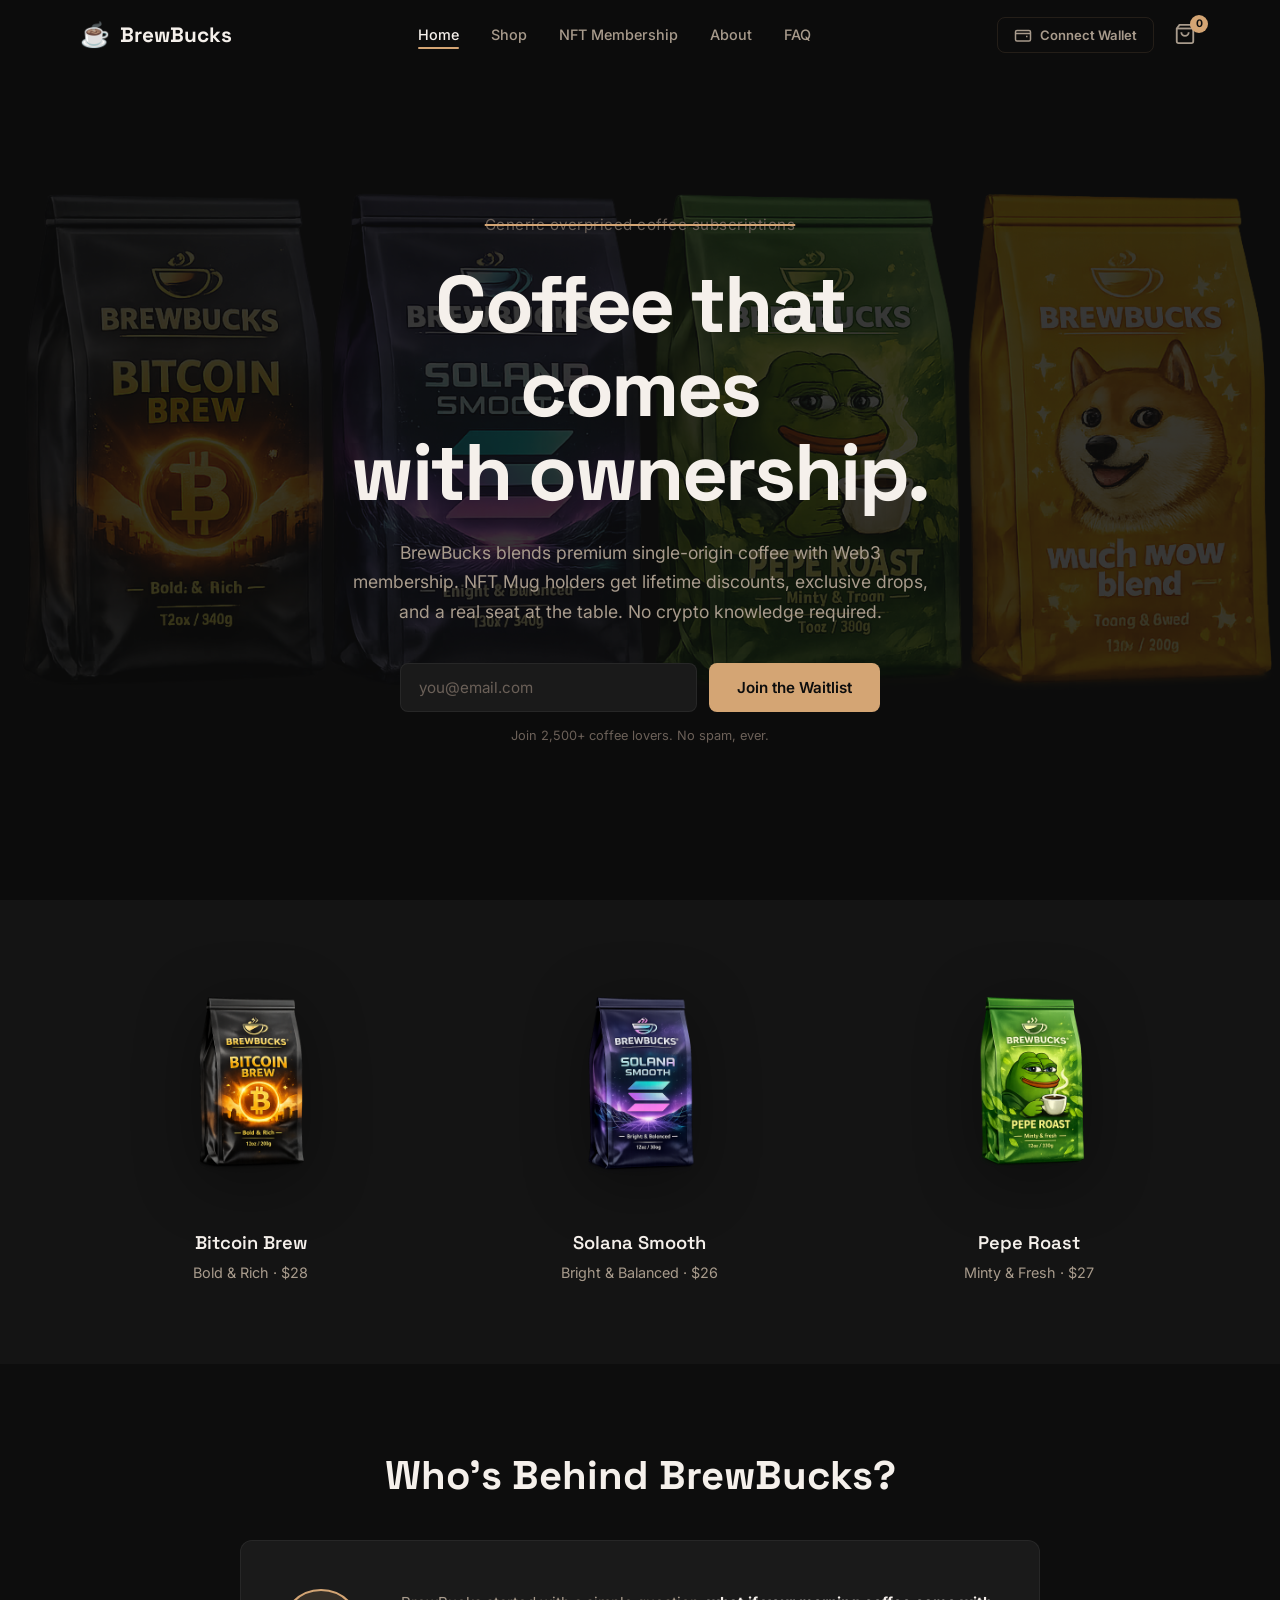
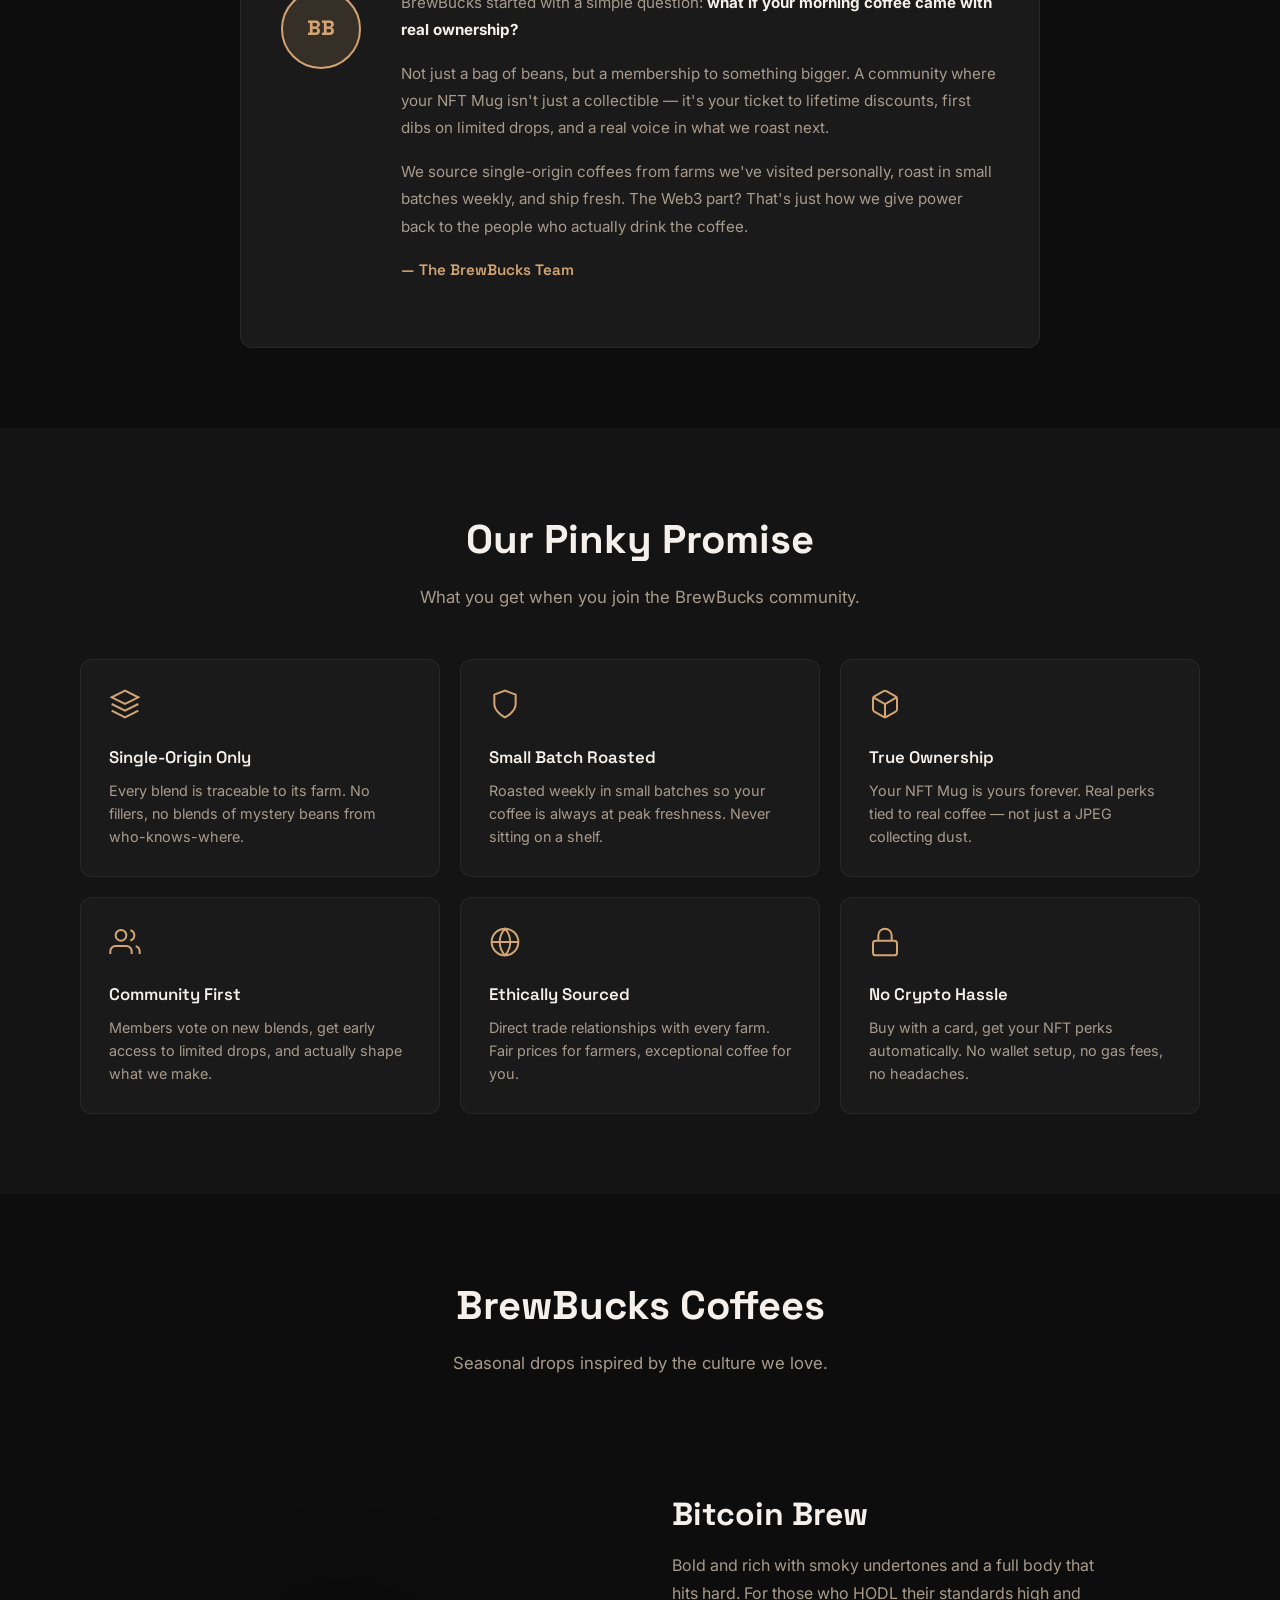
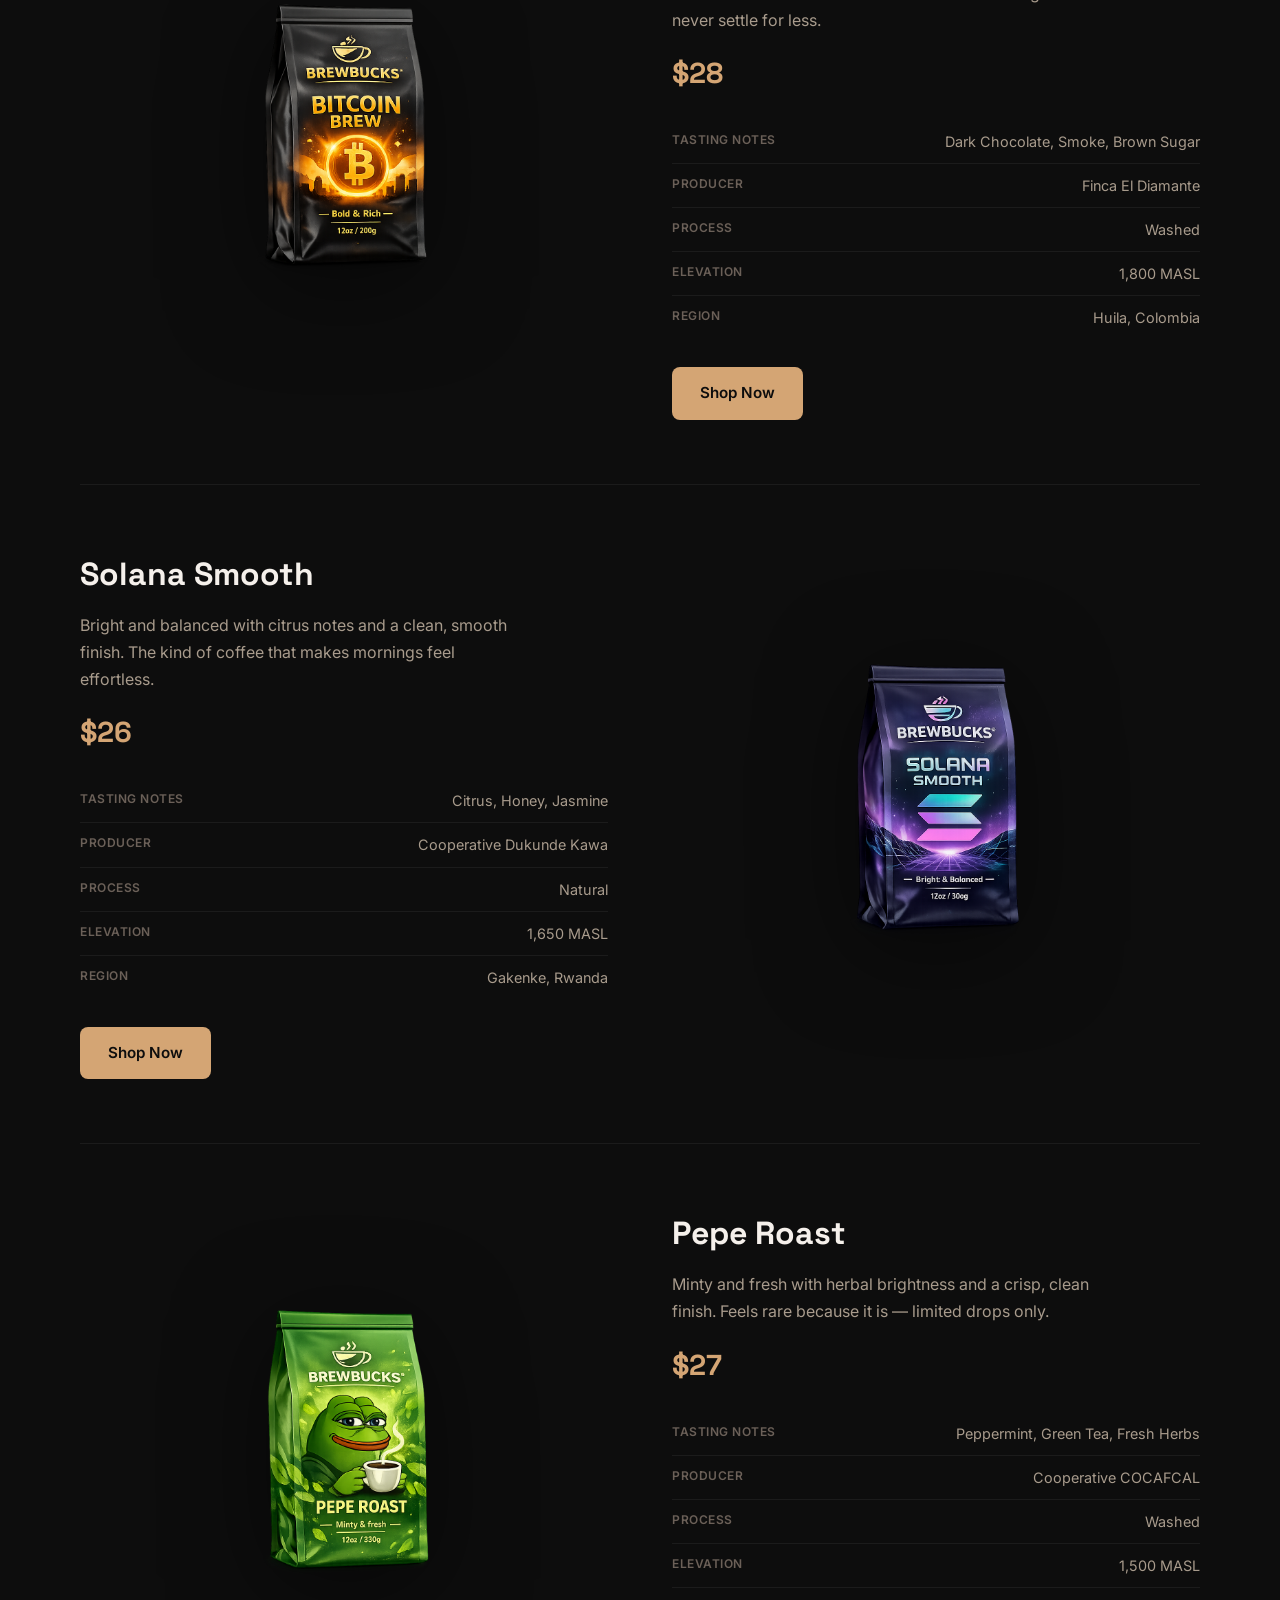
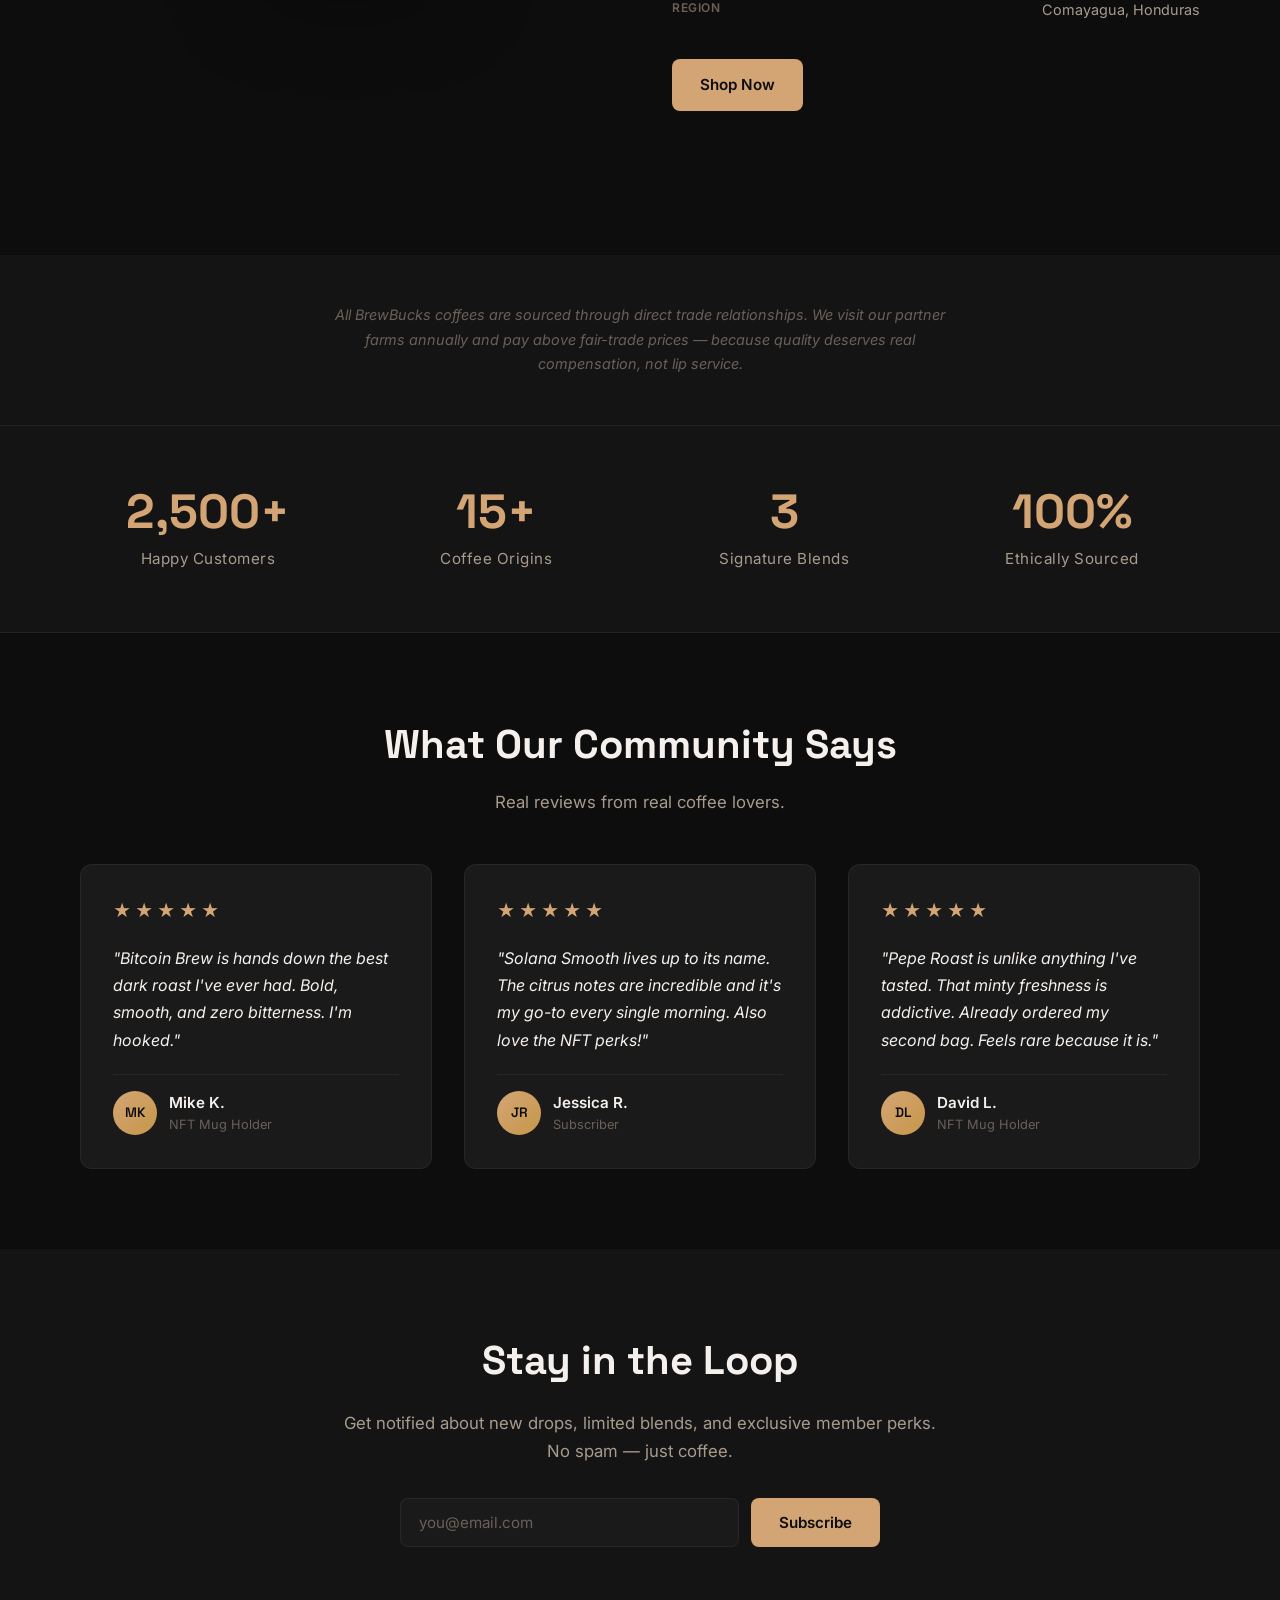
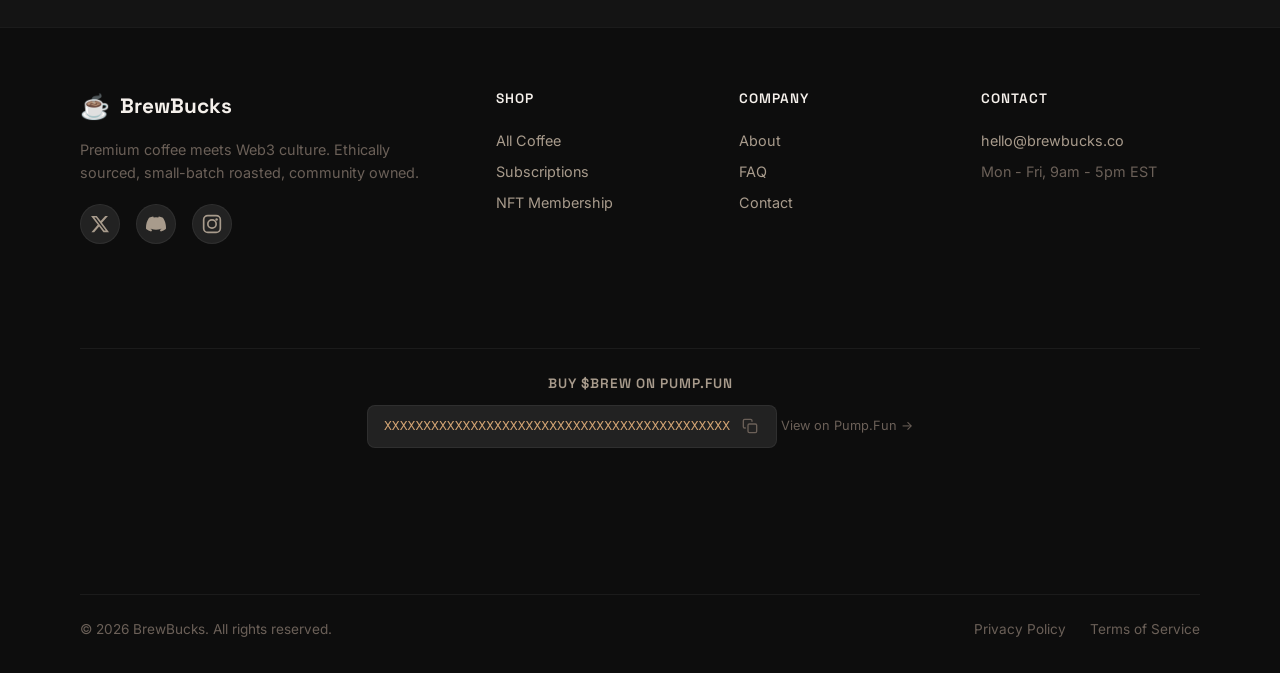
==== commit 4de45fc0: "Add $BREW contract address section to footer across all pages Adds a placeholder contract address fo" ====
--- a/index.html
+++ b/index.html
@@ -416,6 +416,16 @@
           <p class="footer__contact-text">Mon - Fri, 9am - 5pm EST</p>
         </div>
       </div>
+      <div class="footer__token">
+        <p class="footer__token-label">Buy $BREW on Pump.Fun</p>
+        <div class="footer__token-address">
+          <code id="contractAddress">XXXXXXXXXXXXXXXXXXXXXXXXXXXXXXXXXXXXXXXXXXXX</code>
+          <button class="footer__token-copy" onclick="copyContract()" aria-label="Copy contract address">
+            <svg width="16" height="16" viewBox="0 0 24 24" fill="none" stroke="currentColor" stroke-width="2" stroke-linecap="round" stroke-linejoin="round"><rect x="9" y="9" width="13" height="13" rx="2"/><path d="M5 15H4a2 2 0 01-2-2V4a2 2 0 012-2h9a2 2 0 012 2v1"/></svg>
+          </button>
+        </div>
+        <a href="#" class="footer__token-link" target="_blank" rel="noopener">View on Pump.Fun &rarr;</a>
+      </div>
       <div class="footer__bottom">
         <p>&copy; 2026 BrewBucks. All rights reserved.</p>
         <div class="footer__bottom-links">
--- a/css/style.css
+++ b/css/style.css
@@ -1289,6 +1289,14 @@
   opacity: 0.9;
 }
 
+.hero__mug-img {
+  width: 100%;
+  height: auto;
+  image-rendering: pixelated;
+  image-rendering: crisp-edges;
+  display: block;
+}
+
 .hero__mug-label {
   font-family: var(--font-display);
   font-size: 0.75rem;
@@ -1322,8 +1330,9 @@
   height: 170px;
 }
 
-.nft-mug-display__item .hero__mug-face {
-  font-size: 2.5rem;
+.nft-mug-display__item .hero__mug-img {
+  width: 80%;
+  margin: 0 auto;
 }
 
 .nft-mug-display__item .hero__mug-label {
@@ -2390,3 +2399,84 @@
 .footer__bottom-links a:hover {
   color: var(--accent-primary);
 }
+
+/* ===========================
+   Footer Token / Contract
+   =========================== */
+.footer__token {
+  grid-column: 1 / -1;
+  text-align: center;
+  padding: 24px 0;
+  border-top: 1px solid var(--border-card);
+  margin-top: 40px;
+}
+
+.footer__token-label {
+  font-family: var(--font-display);
+  font-size: 0.85rem;
+  font-weight: 600;
+  color: var(--text-secondary);
+  letter-spacing: 1px;
+  text-transform: uppercase;
+  margin-bottom: 10px;
+}
+
+.footer__token-address {
+  display: inline-flex;
+  align-items: center;
+  gap: 10px;
+  background: var(--bg-elevated);
+  border: 1px solid var(--border-card);
+  border-radius: 8px;
+  padding: 10px 16px;
+  margin-bottom: 10px;
+  transition: border-color var(--transition-fast);
+}
+
+.footer__token-address:hover {
+  border-color: var(--accent-primary);
+}
+
+.footer__token-address code {
+  font-family: 'Courier New', monospace;
+  font-size: 0.82rem;
+  color: var(--accent-primary);
+  word-break: break-all;
+  user-select: all;
+}
+
+.footer__token-copy {
+  background: none;
+  border: none;
+  color: var(--text-muted);
+  cursor: pointer;
+  padding: 2px;
+  display: flex;
+  align-items: center;
+  transition: color var(--transition-fast);
+}
+
+.footer__token-copy:hover {
+  color: var(--accent-primary);
+}
+
+.footer__token-copy.copied {
+  color: #4ade80;
+}
+
+.footer__token-link {
+  display: inline-block;
+  font-size: 0.8rem;
+  color: var(--text-muted);
+  transition: color var(--transition-fast);
+}
+
+.footer__token-link:hover {
+  color: var(--accent-primary);
+}
+
+@media (max-width: 480px) {
+  .footer__token-address code {
+    font-size: 0.7rem;
+  }
+}
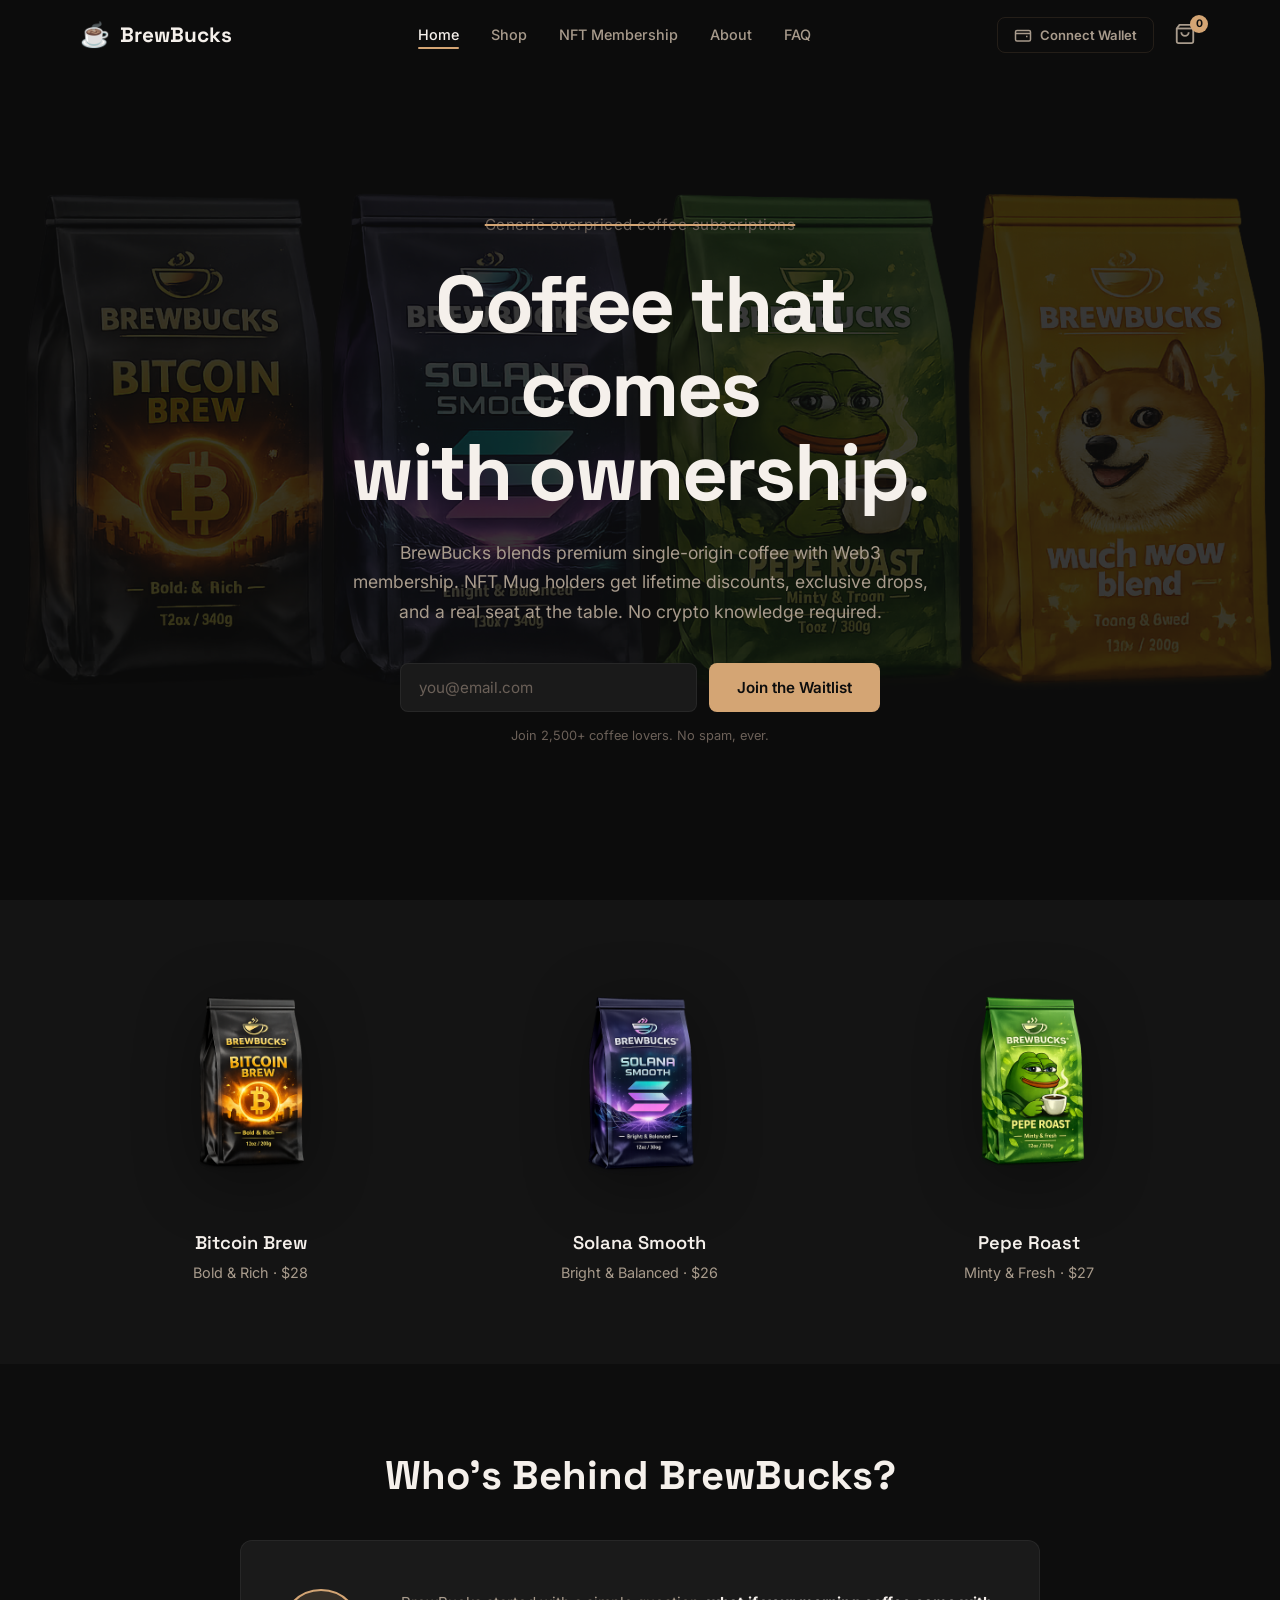
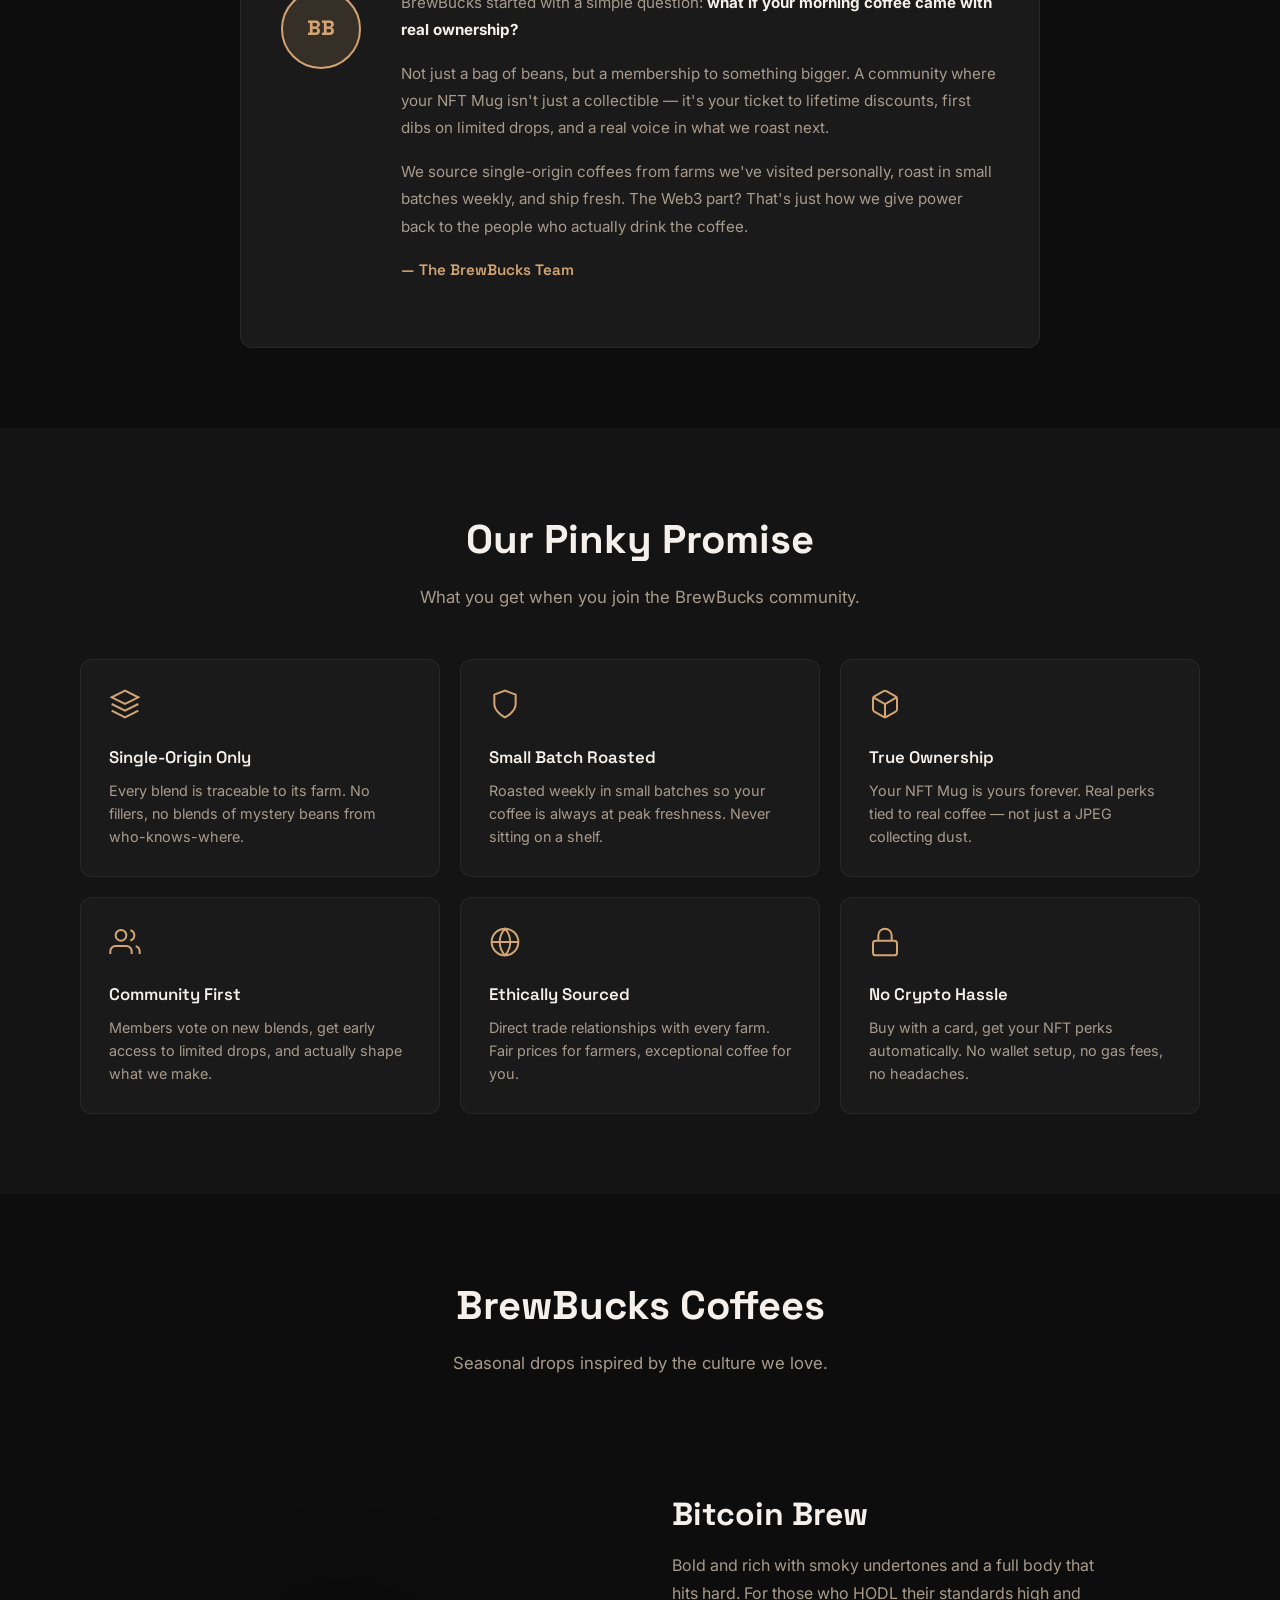
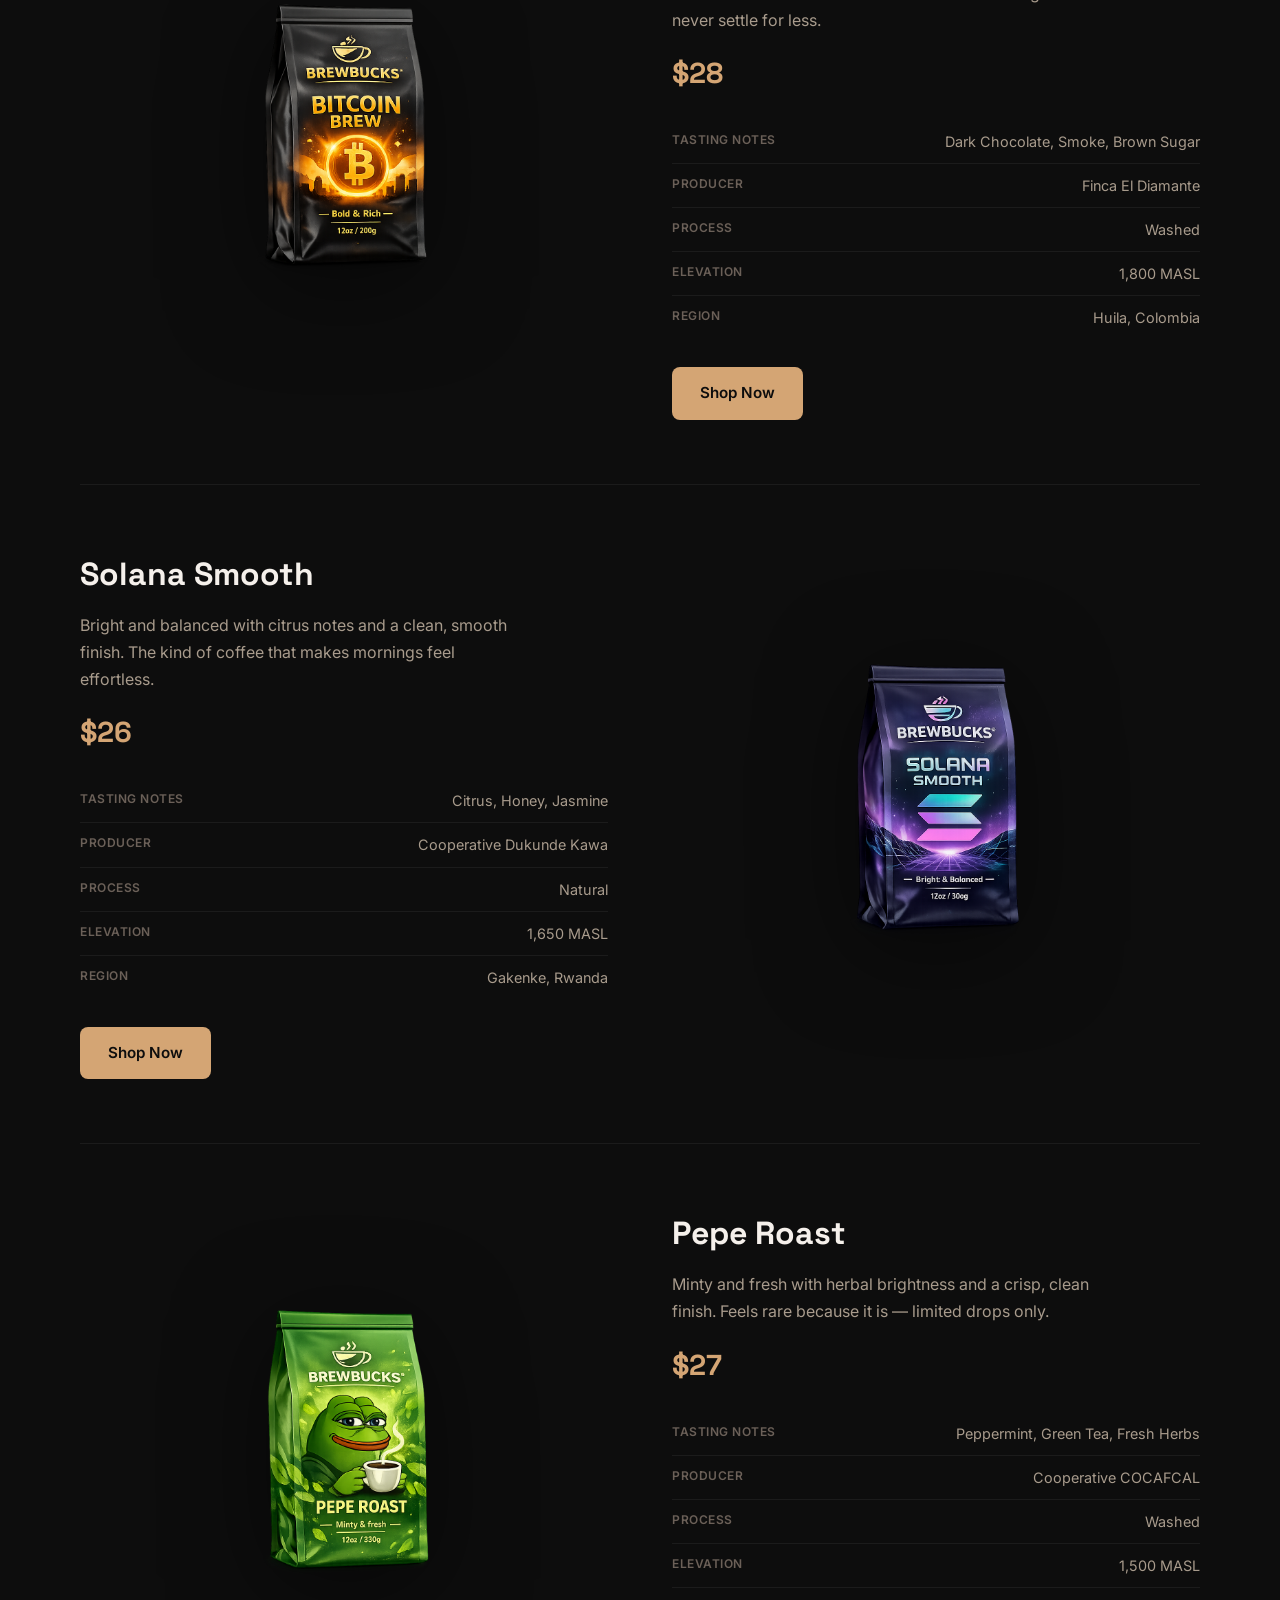
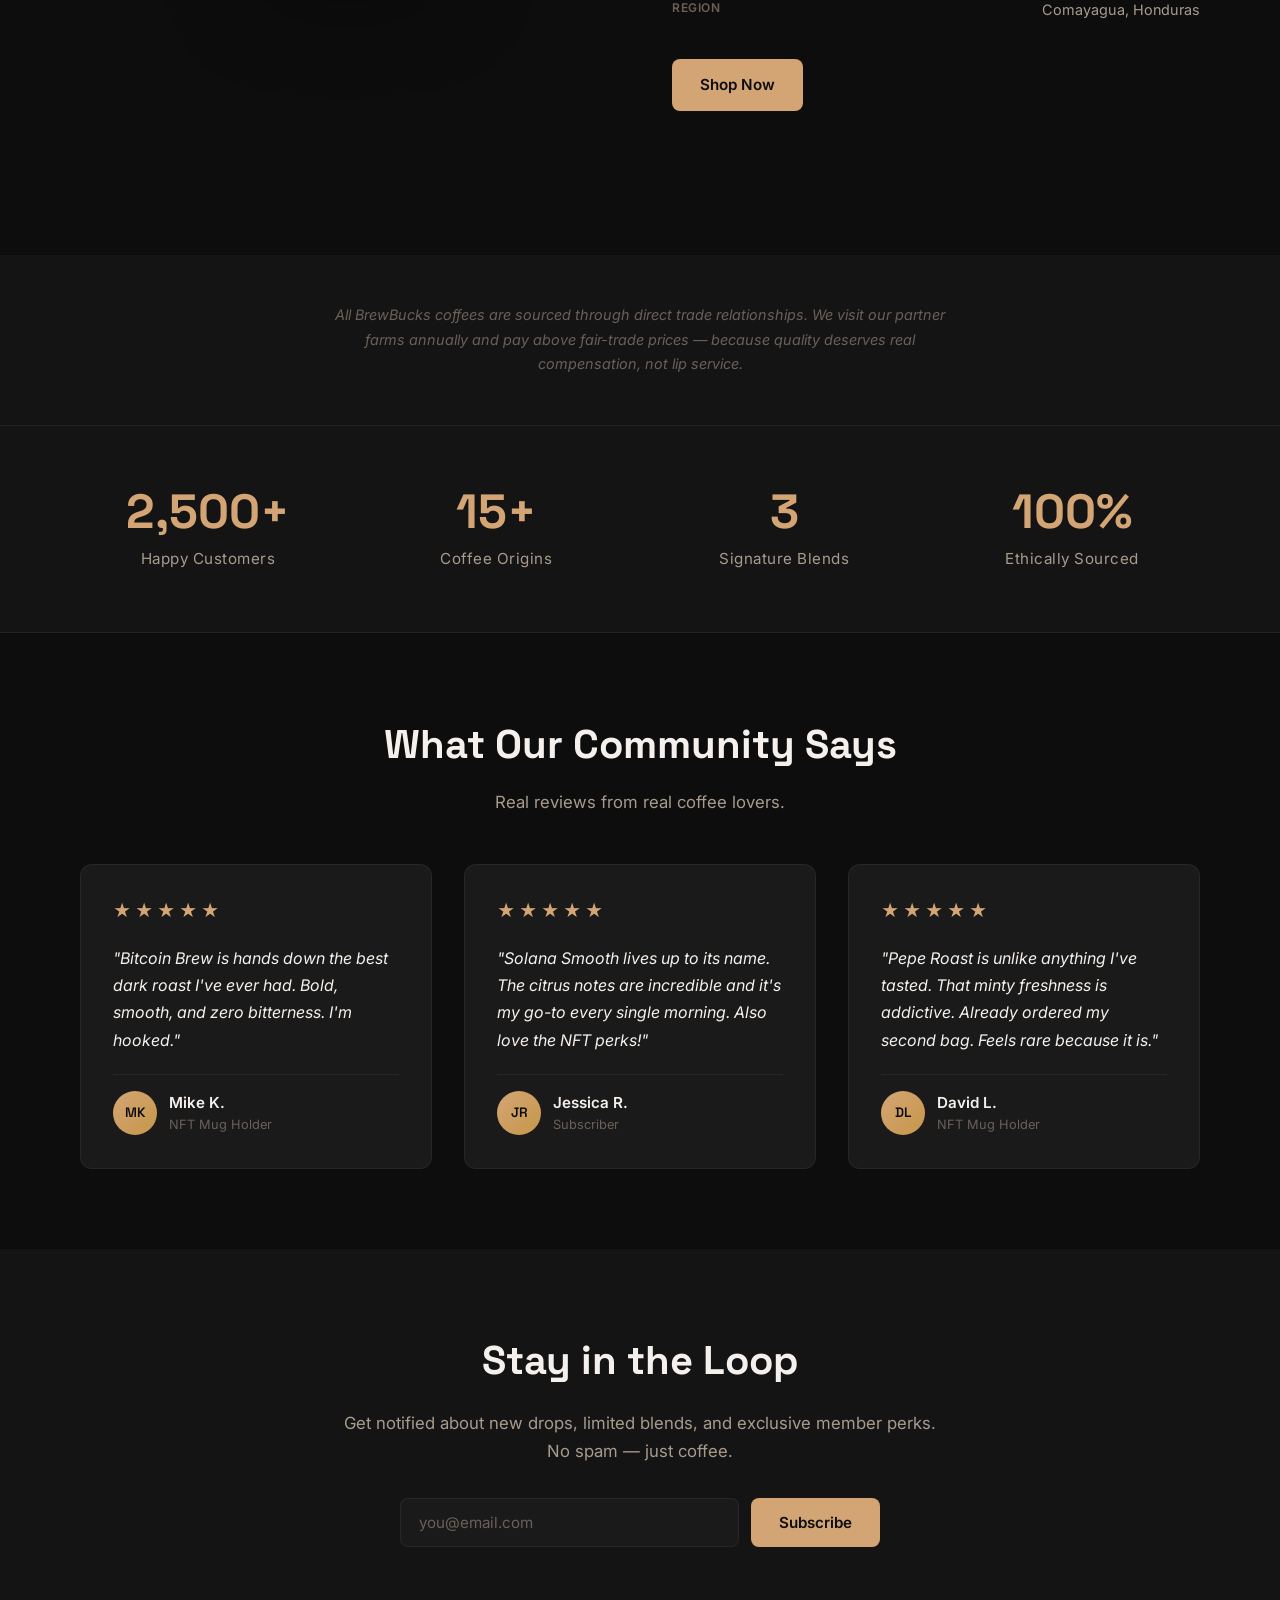
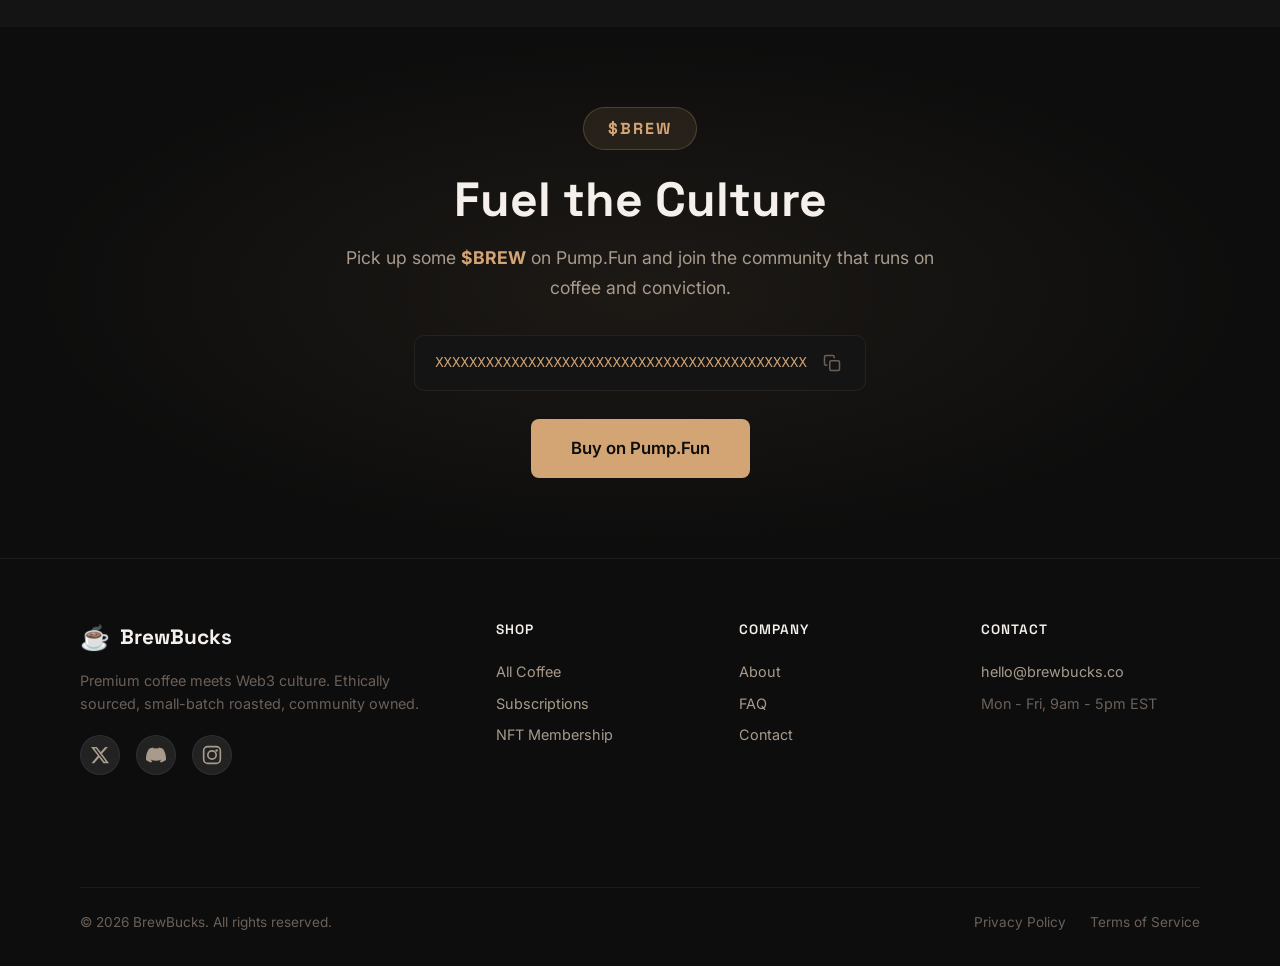
==== commit 4ca595cf: "Move $BREW token into its own prominent section above footer Replaces the subtle footer placement wi" ====
--- a/index.html
+++ b/index.html
@@ -376,6 +376,24 @@
     </div>
   </section>
 
+  <!-- Buy $BREW -->
+  <section class="brew-token">
+    <div class="container">
+      <div class="brew-token__inner">
+        <div class="brew-token__badge">$BREW</div>
+        <h2 class="brew-token__title">Fuel the Culture</h2>
+        <p class="brew-token__subtitle">Pick up some <strong>$BREW</strong> on Pump.Fun and join the community that runs on coffee and conviction.</p>
+        <div class="brew-token__address">
+          <code id="contractAddress">XXXXXXXXXXXXXXXXXXXXXXXXXXXXXXXXXXXXXXXXXXXX</code>
+          <button class="brew-token__copy" onclick="copyContract()" aria-label="Copy contract address">
+            <svg width="18" height="18" viewBox="0 0 24 24" fill="none" stroke="currentColor" stroke-width="2" stroke-linecap="round" stroke-linejoin="round"><rect x="9" y="9" width="13" height="13" rx="2"/><path d="M5 15H4a2 2 0 01-2-2V4a2 2 0 012-2h9a2 2 0 012 2v1"/></svg>
+          </button>
+        </div>
+        <a href="#" class="btn btn--primary brew-token__btn" target="_blank" rel="noopener">Buy on Pump.Fun</a>
+      </div>
+    </div>
+  </section>
+
   <!-- Footer -->
   <footer class="footer">
     <div class="container footer__inner">
@@ -416,16 +434,6 @@
           <p class="footer__contact-text">Mon - Fri, 9am - 5pm EST</p>
         </div>
       </div>
-      <div class="footer__token">
-        <p class="footer__token-label">Buy $BREW on Pump.Fun</p>
-        <div class="footer__token-address">
-          <code id="contractAddress">XXXXXXXXXXXXXXXXXXXXXXXXXXXXXXXXXXXXXXXXXXXX</code>
-          <button class="footer__token-copy" onclick="copyContract()" aria-label="Copy contract address">
-            <svg width="16" height="16" viewBox="0 0 24 24" fill="none" stroke="currentColor" stroke-width="2" stroke-linecap="round" stroke-linejoin="round"><rect x="9" y="9" width="13" height="13" rx="2"/><path d="M5 15H4a2 2 0 01-2-2V4a2 2 0 012-2h9a2 2 0 012 2v1"/></svg>
-          </button>
-        </div>
-        <a href="#" class="footer__token-link" target="_blank" rel="noopener">View on Pump.Fun &rarr;</a>
-      </div>
       <div class="footer__bottom">
         <p>&copy; 2026 BrewBucks. All rights reserved.</p>
         <div class="footer__bottom-links">
--- a/css/style.css
+++ b/css/style.css
@@ -2401,82 +2401,120 @@
 }
 
 /* ===========================
-   Footer Token / Contract
-   =========================== */
-.footer__token {
-  grid-column: 1 / -1;
+   Buy $BREW Section
+   =========================== */
+.brew-token {
+  padding: 80px 0;
+  background: var(--bg-primary);
+  position: relative;
+  overflow: hidden;
+}
+
+.brew-token::before {
+  content: '';
+  position: absolute;
+  inset: 0;
+  background: radial-gradient(ellipse at center, rgba(212, 165, 116, 0.08) 0%, transparent 70%);
+  pointer-events: none;
+}
+
+.brew-token__inner {
   text-align: center;
-  padding: 24px 0;
-  border-top: 1px solid var(--border-card);
-  margin-top: 40px;
-}
-
-.footer__token-label {
-  font-family: var(--font-display);
-  font-size: 0.85rem;
-  font-weight: 600;
-  color: var(--text-secondary);
-  letter-spacing: 1px;
-  text-transform: uppercase;
-  margin-bottom: 10px;
-}
-
-.footer__token-address {
+  max-width: 640px;
+  margin: 0 auto;
+  position: relative;
+}
+
+.brew-token__badge {
+  display: inline-block;
+  font-family: var(--font-display);
+  font-size: 1rem;
+  font-weight: 700;
+  color: var(--accent-primary);
+  background: rgba(212, 165, 116, 0.1);
+  border: 1px solid rgba(212, 165, 116, 0.25);
+  border-radius: 100px;
+  padding: 8px 24px;
+  letter-spacing: 2px;
+  margin-bottom: 24px;
+}
+
+.brew-token__title {
+  font-family: var(--font-display);
+  font-size: clamp(2rem, 5vw, 3rem);
+  font-weight: 700;
+  color: var(--text-primary);
+  margin-bottom: 16px;
+  line-height: 1.1;
+}
+
+.brew-token__subtitle {
+  font-size: 1.1rem;
+  line-height: 1.7;
+  color: var(--text-secondary);
+  margin-bottom: 32px;
+}
+
+.brew-token__subtitle strong {
+  color: var(--accent-primary);
+}
+
+.brew-token__address {
   display: inline-flex;
   align-items: center;
-  gap: 10px;
-  background: var(--bg-elevated);
+  gap: 12px;
+  background: var(--bg-secondary);
   border: 1px solid var(--border-card);
-  border-radius: 8px;
-  padding: 10px 16px;
-  margin-bottom: 10px;
+  border-radius: 10px;
+  padding: 14px 20px;
+  margin-bottom: 28px;
   transition: border-color var(--transition-fast);
 }
 
-.footer__token-address:hover {
+.brew-token__address:hover {
   border-color: var(--accent-primary);
 }
 
-.footer__token-address code {
+.brew-token__address code {
   font-family: 'Courier New', monospace;
-  font-size: 0.82rem;
+  font-size: 0.88rem;
   color: var(--accent-primary);
   word-break: break-all;
   user-select: all;
 }
 
-.footer__token-copy {
+.brew-token__copy {
   background: none;
   border: none;
   color: var(--text-muted);
   cursor: pointer;
-  padding: 2px;
+  padding: 4px;
   display: flex;
   align-items: center;
   transition: color var(--transition-fast);
-}
-
-.footer__token-copy:hover {
-  color: var(--accent-primary);
-}
-
-.footer__token-copy.copied {
+  flex-shrink: 0;
+}
+
+.brew-token__copy:hover {
+  color: var(--accent-primary);
+}
+
+.brew-token__copy.copied {
   color: #4ade80;
 }
 
-.footer__token-link {
-  display: inline-block;
-  font-size: 0.8rem;
-  color: var(--text-muted);
-  transition: color var(--transition-fast);
-}
-
-.footer__token-link:hover {
-  color: var(--accent-primary);
+.brew-token__btn {
+  font-size: 1.05rem;
+  padding: 16px 40px;
 }
 
 @media (max-width: 480px) {
-  .footer__token-address code {
+  .brew-token__address {
+    padding: 12px 14px;
+    gap: 8px;
+  }
+
+  .brew-token__address code {
     font-size: 0.7rem;
   }
 }
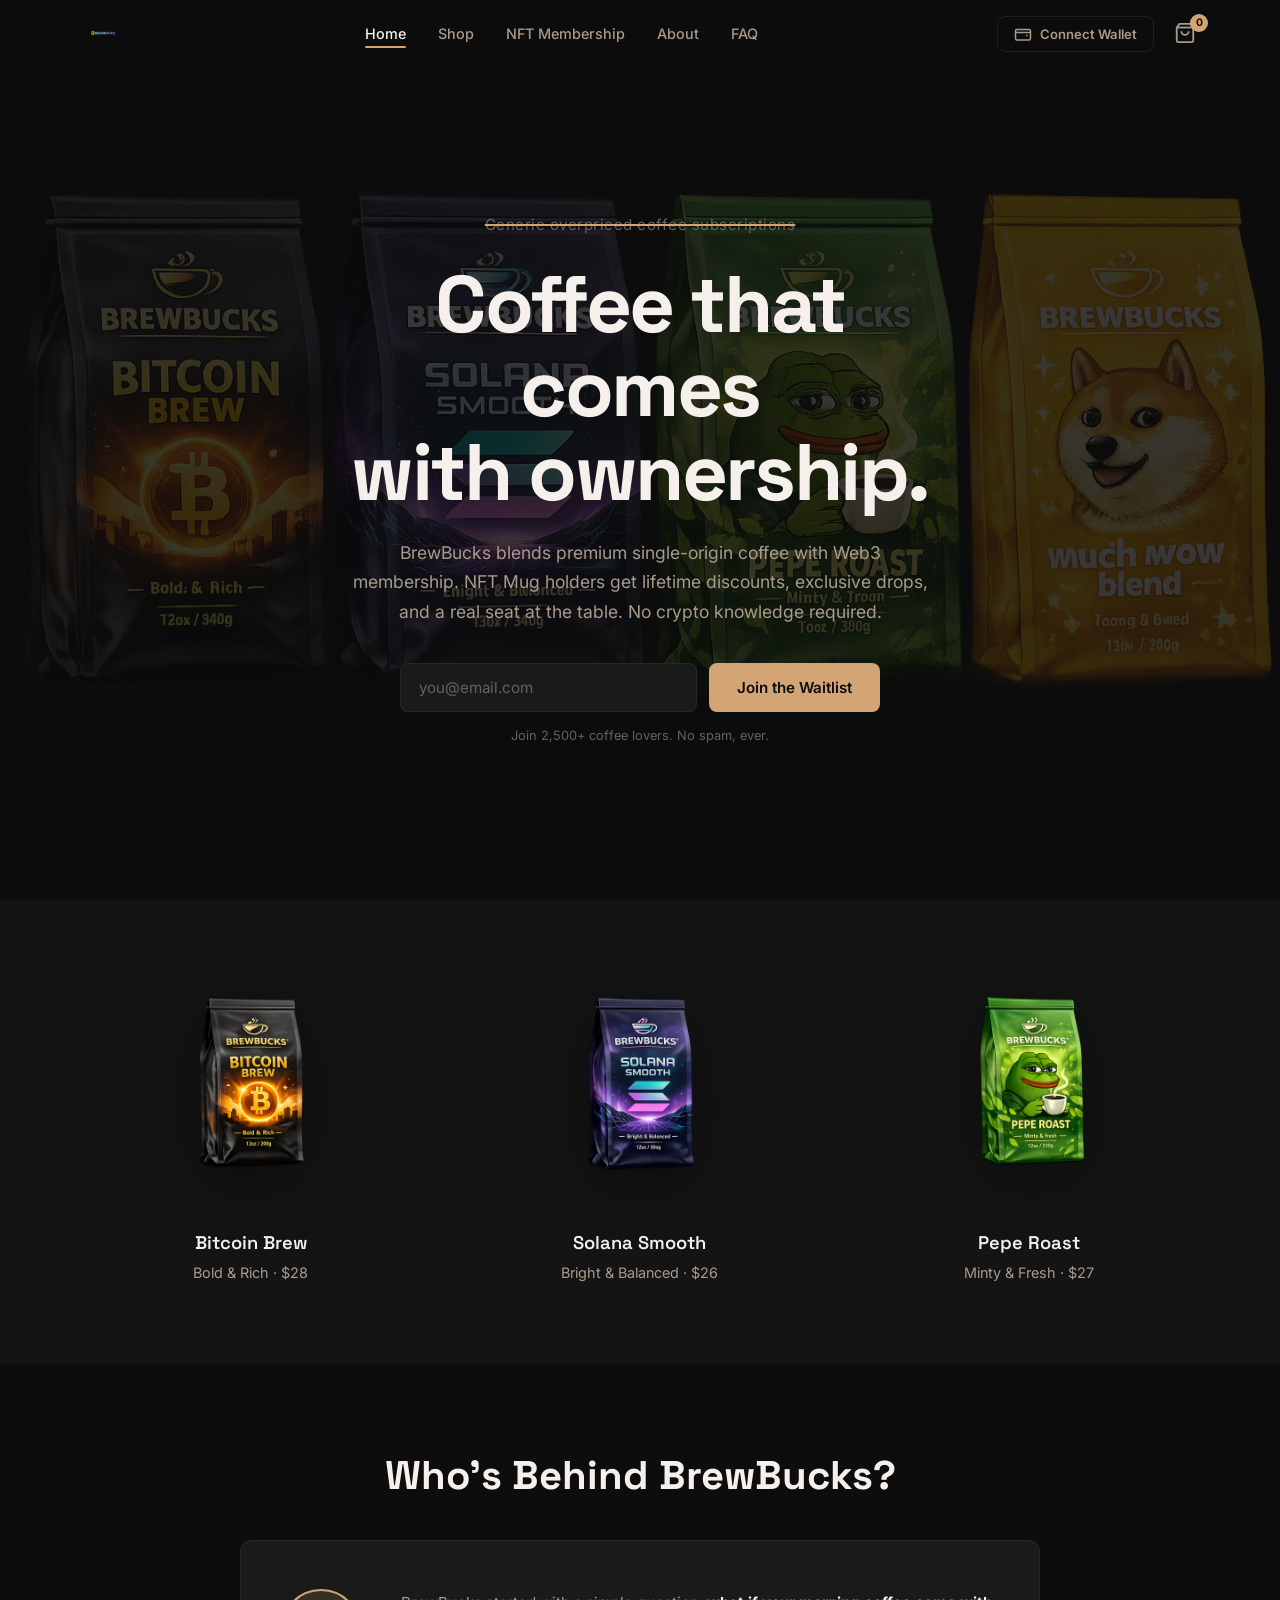
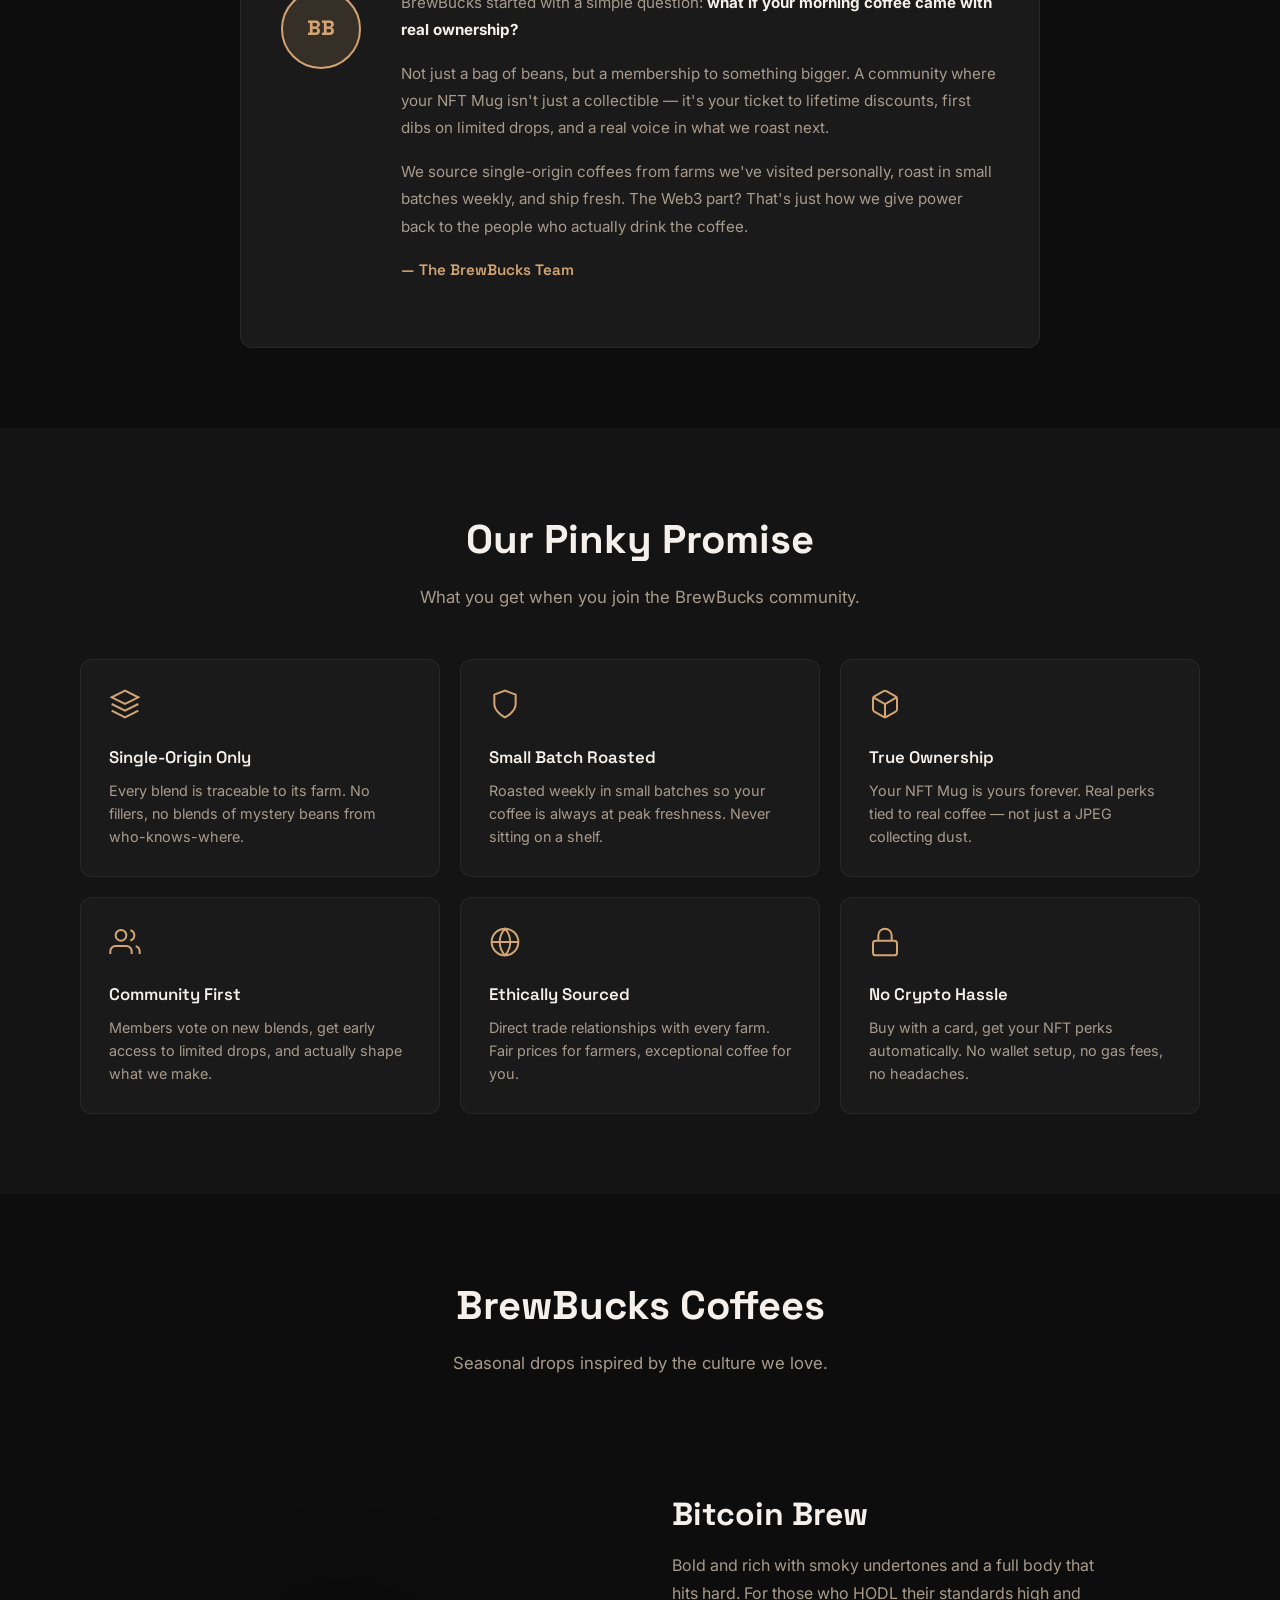
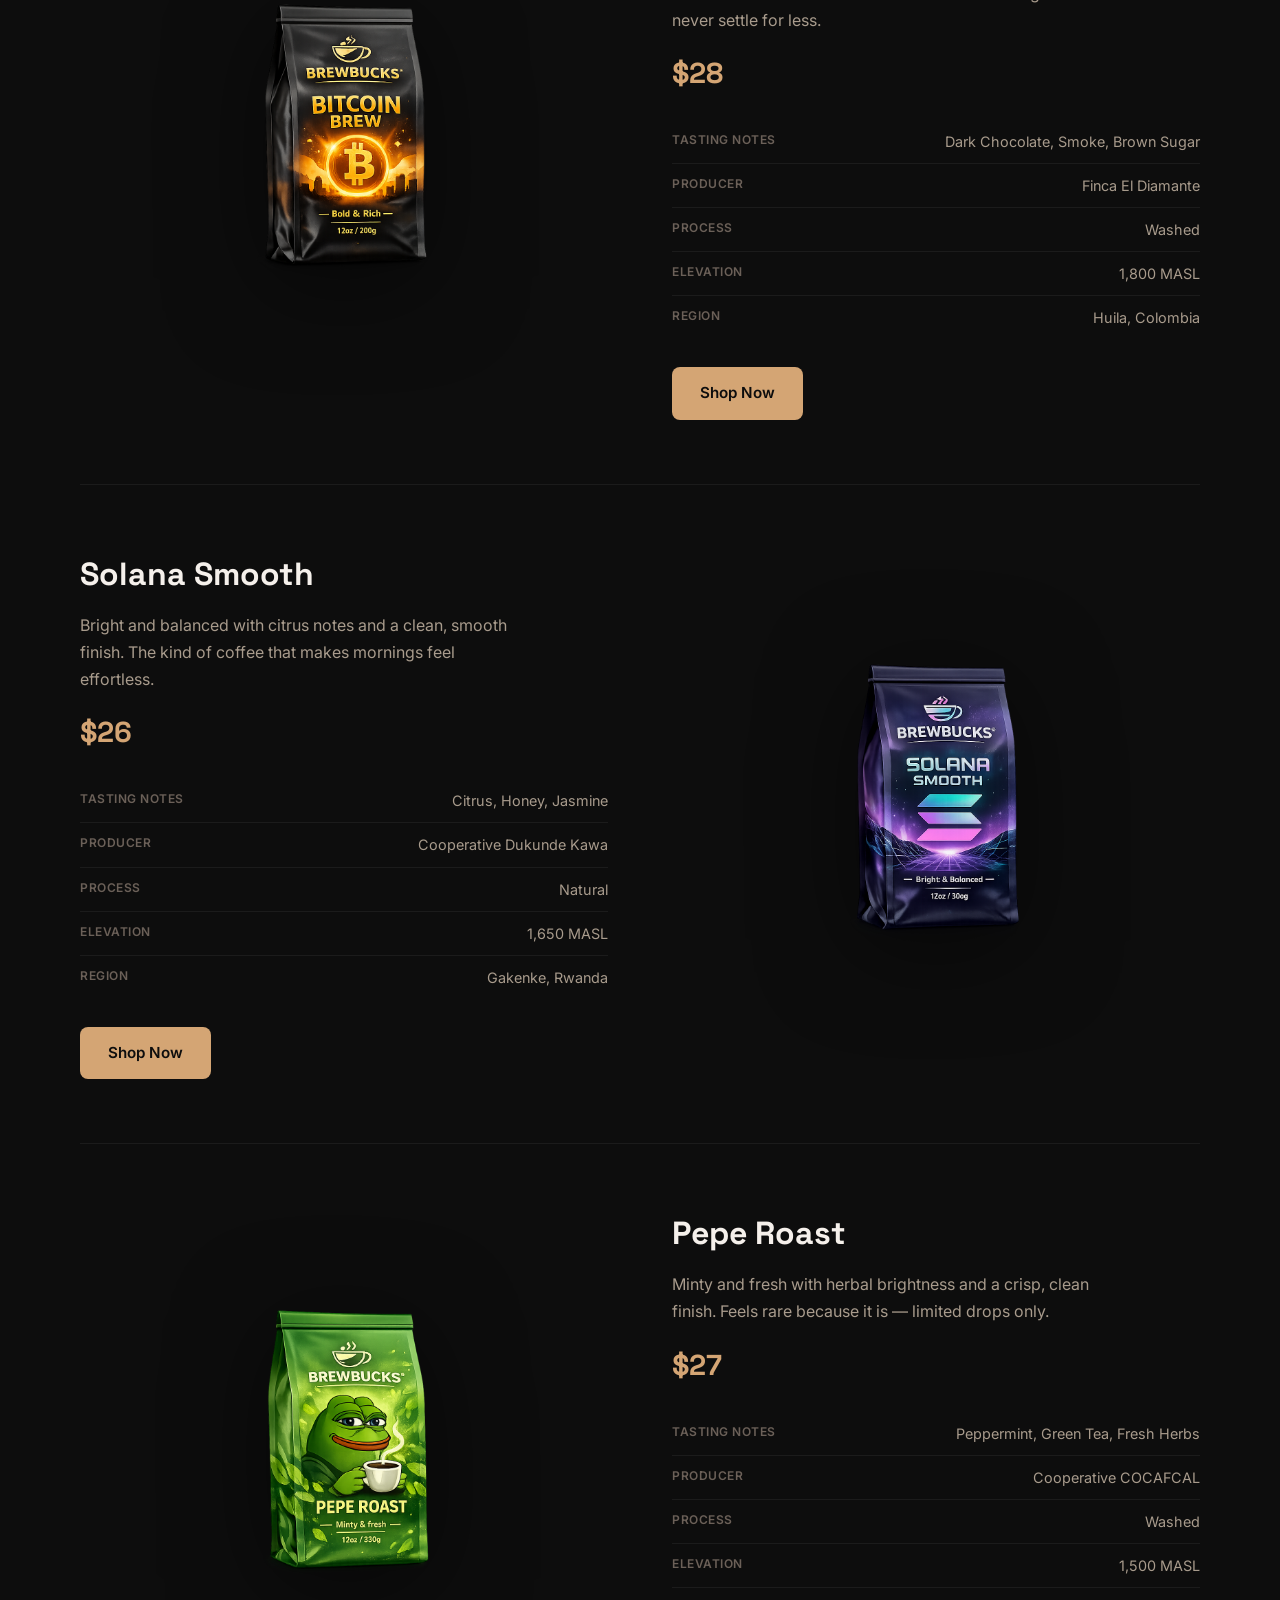
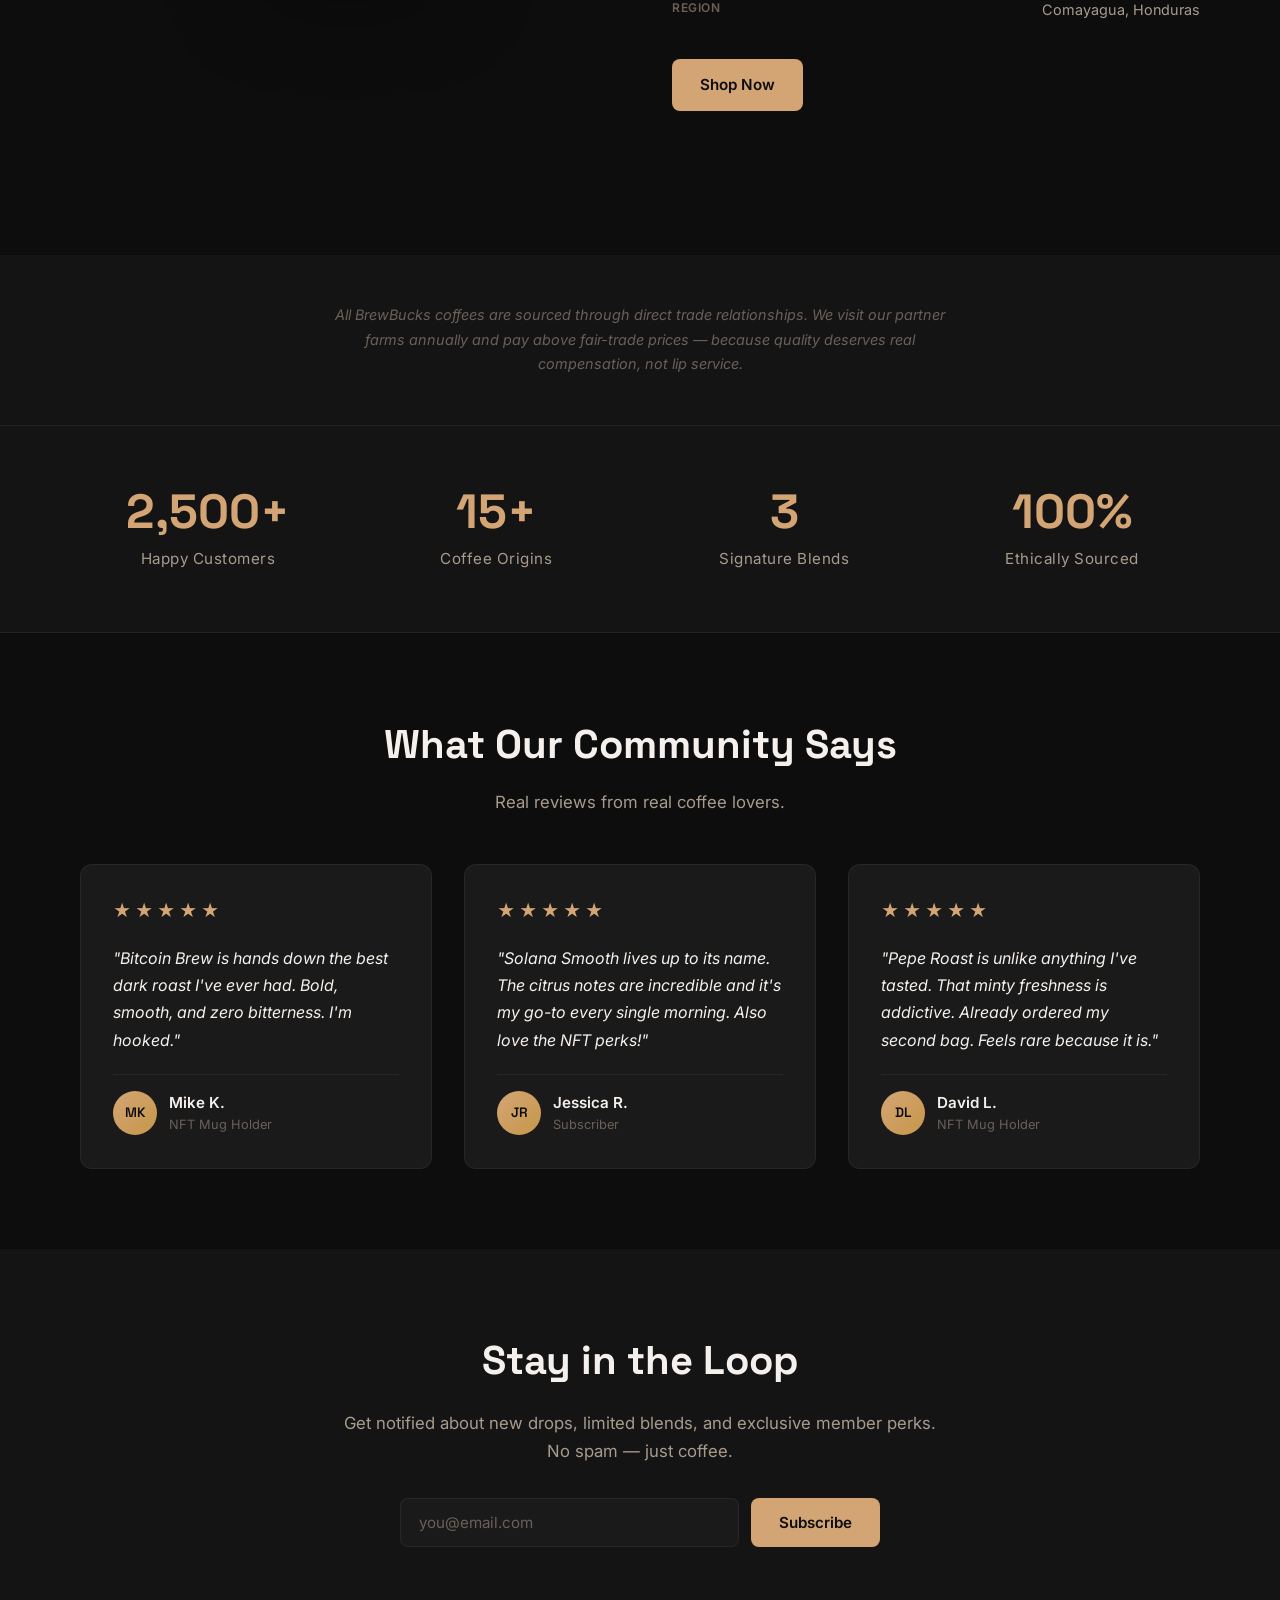
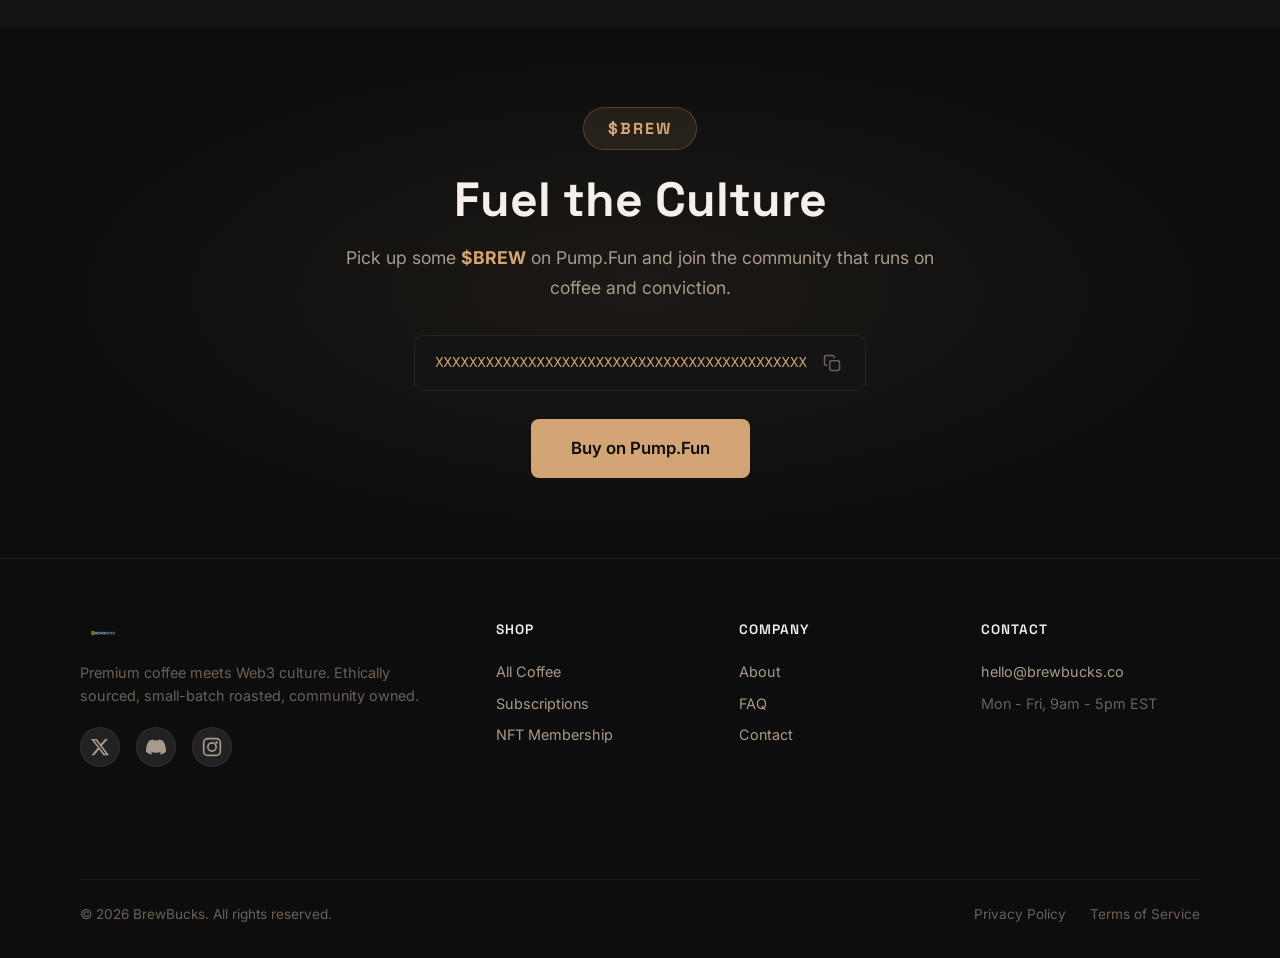
==== commit 46e30aaf: "Replace text logo with transparent logo2.png across all pages https://claude.ai/code/session_013J2i2" ====
--- a/index.html
+++ b/index.html
@@ -15,8 +15,7 @@
   <nav class="nav" id="nav">
     <div class="container nav__inner">
       <a href="index.html" class="nav__logo">
-        <span class="nav__logo-icon">&#9749;</span>
-        <span class="nav__logo-text">BrewBucks</span>
+        <img src="images/logo2.png" alt="BrewBucks" class="nav__logo-img">
       </a>
       <button class="nav__toggle" id="navToggle" aria-label="Toggle navigation">
         <span></span><span></span><span></span>
@@ -399,8 +398,7 @@
     <div class="container footer__inner">
       <div class="footer__brand">
         <a href="index.html" class="nav__logo">
-          <span class="nav__logo-icon">&#9749;</span>
-          <span class="nav__logo-text">BrewBucks</span>
+          <img src="images/logo2.png" alt="BrewBucks" class="nav__logo-img">
         </a>
         <p class="footer__tagline">Premium coffee meets Web3 culture. Ethically sourced, small-batch roasted, community owned.</p>
         <div class="footer__socials">
--- a/css/style.css
+++ b/css/style.css
@@ -196,8 +196,9 @@
   z-index: 101;
 }
 
-.nav__logo-icon {
-  font-size: 1.5rem;
+.nav__logo-img {
+  height: 30px;
+  width: auto;
 }
 
 .nav__links {
@@ -1211,7 +1212,7 @@
 
 .nft-mug-display {
   display: flex;
-  gap: 16px;
+  gap: 32px;
   justify-content: center;
   align-items: flex-end;
 }
@@ -1227,37 +1228,14 @@
 
 .hero__mug-body {
   width: 200px;
-  height: 240px;
-  background: linear-gradient(145deg, #2A2218, #1A1510);
-  border-radius: 20px 20px 40px 40px;
   display: flex;
   flex-direction: column;
   align-items: center;
-  justify-content: center;
   position: relative;
-  border: 1px solid var(--border-subtle);
-  box-shadow:
-    0 20px 60px rgba(0, 0, 0, 0.5),
-    0 0 40px rgba(212, 165, 116, 0.08),
-    inset 0 1px 0 rgba(255, 255, 255, 0.05);
 }
 
 .hero__mug-body--alt {
-  background: linear-gradient(145deg, #1A1A2E, #16161A);
-  border-color: rgba(153, 69, 255, 0.2);
-  box-shadow:
-    0 20px 60px rgba(0, 0, 0, 0.5),
-    0 0 40px rgba(153, 69, 255, 0.08),
-    inset 0 1px 0 rgba(255, 255, 255, 0.05);
-}
-
-.hero__mug-body--alt2 {
-  background: linear-gradient(145deg, #1A2218, #141A12);
-  border-color: rgba(98, 126, 234, 0.2);
-  box-shadow:
-    0 20px 60px rgba(0, 0, 0, 0.5),
-    0 0 40px rgba(98, 126, 234, 0.08),
-    inset 0 1px 0 rgba(255, 255, 255, 0.05);
+  /* no overrides needed — PNGs carry their own look */
 }
 
 .hero__mug-steam {
@@ -1308,8 +1286,7 @@
 }
 
 .nft-mug-display__item--1 .hero__mug-body {
-  width: 140px;
-  height: 170px;
+  width: 200px;
 }
 
 .nft-mug-display__item--2 {
@@ -1317,17 +1294,7 @@
 }
 
 .nft-mug-display__item--2 .hero__mug-body {
-  width: 160px;
-  height: 190px;
-}
-
-.nft-mug-display__item--3 {
-  animation-delay: -4s;
-}
-
-.nft-mug-display__item--3 .hero__mug-body {
-  width: 140px;
-  height: 170px;
+  width: 220px;
 }
 
 .nft-mug-display__item .hero__mug-img {
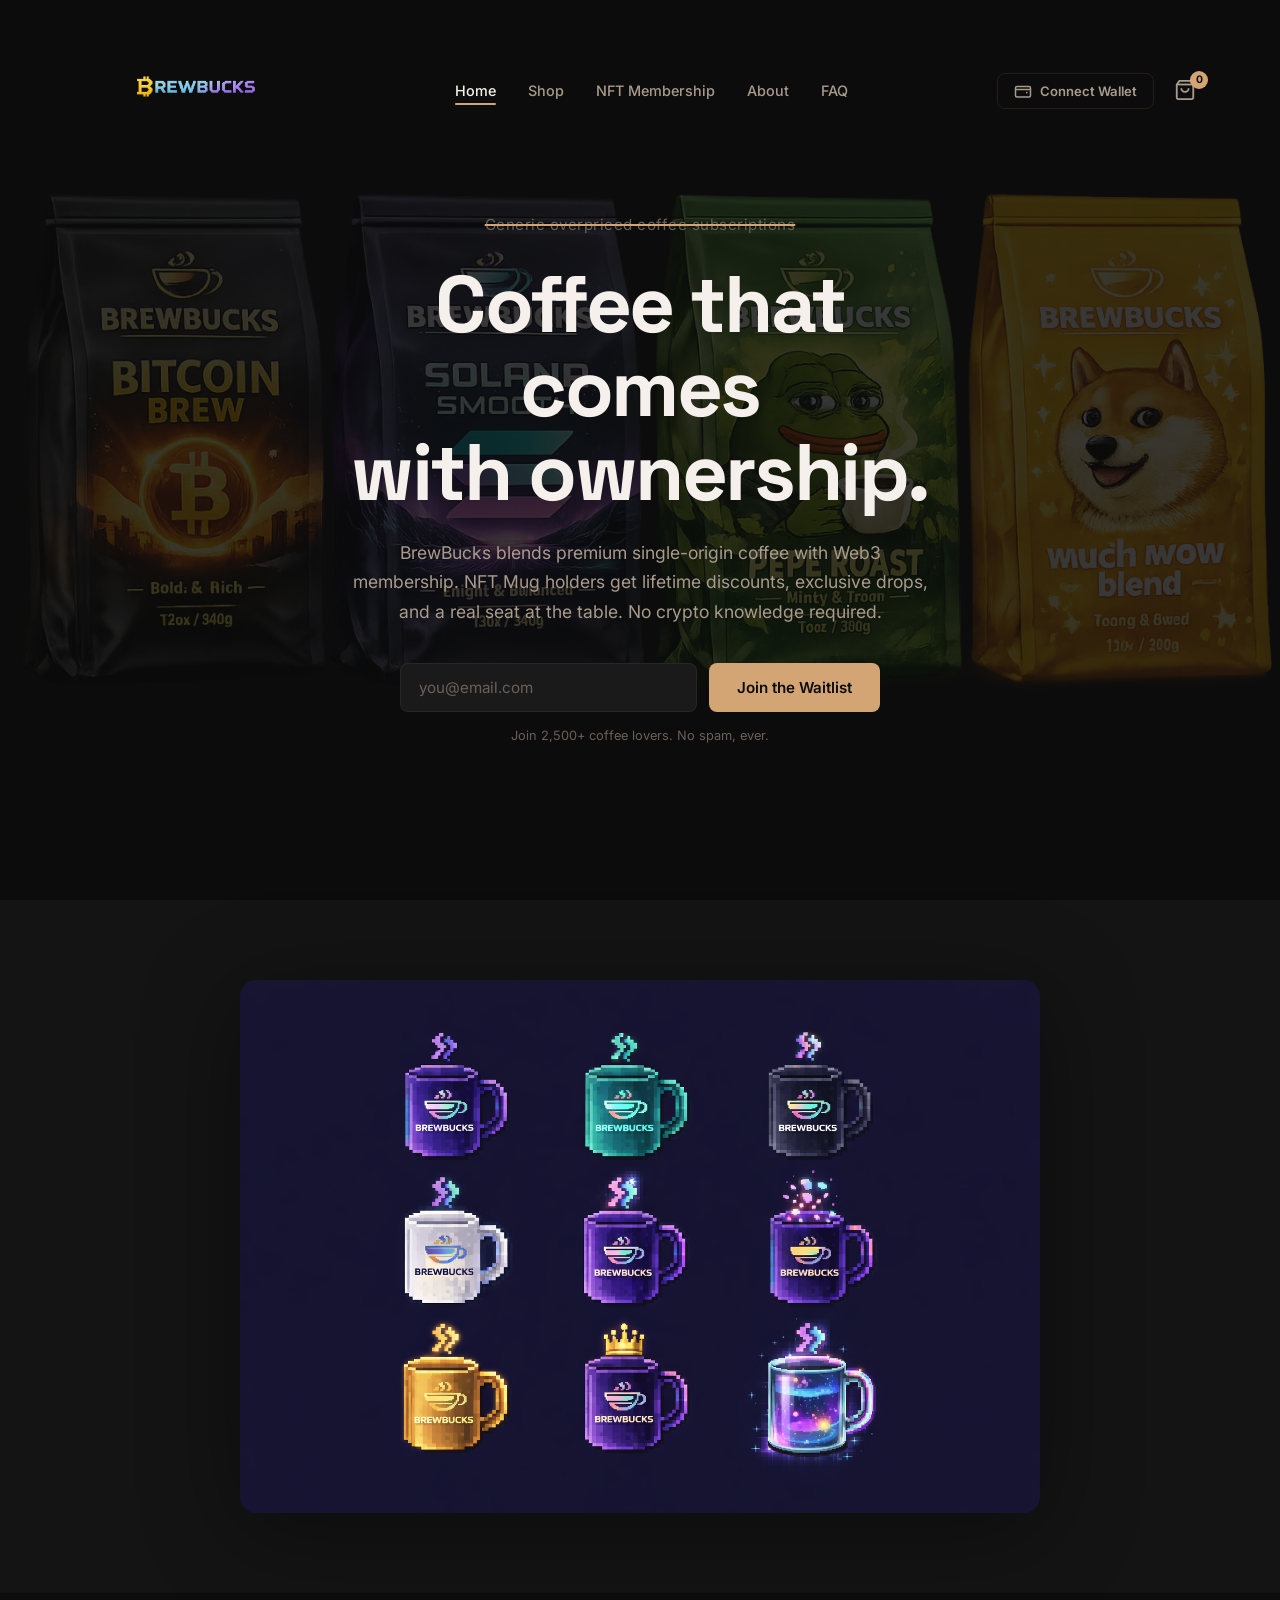
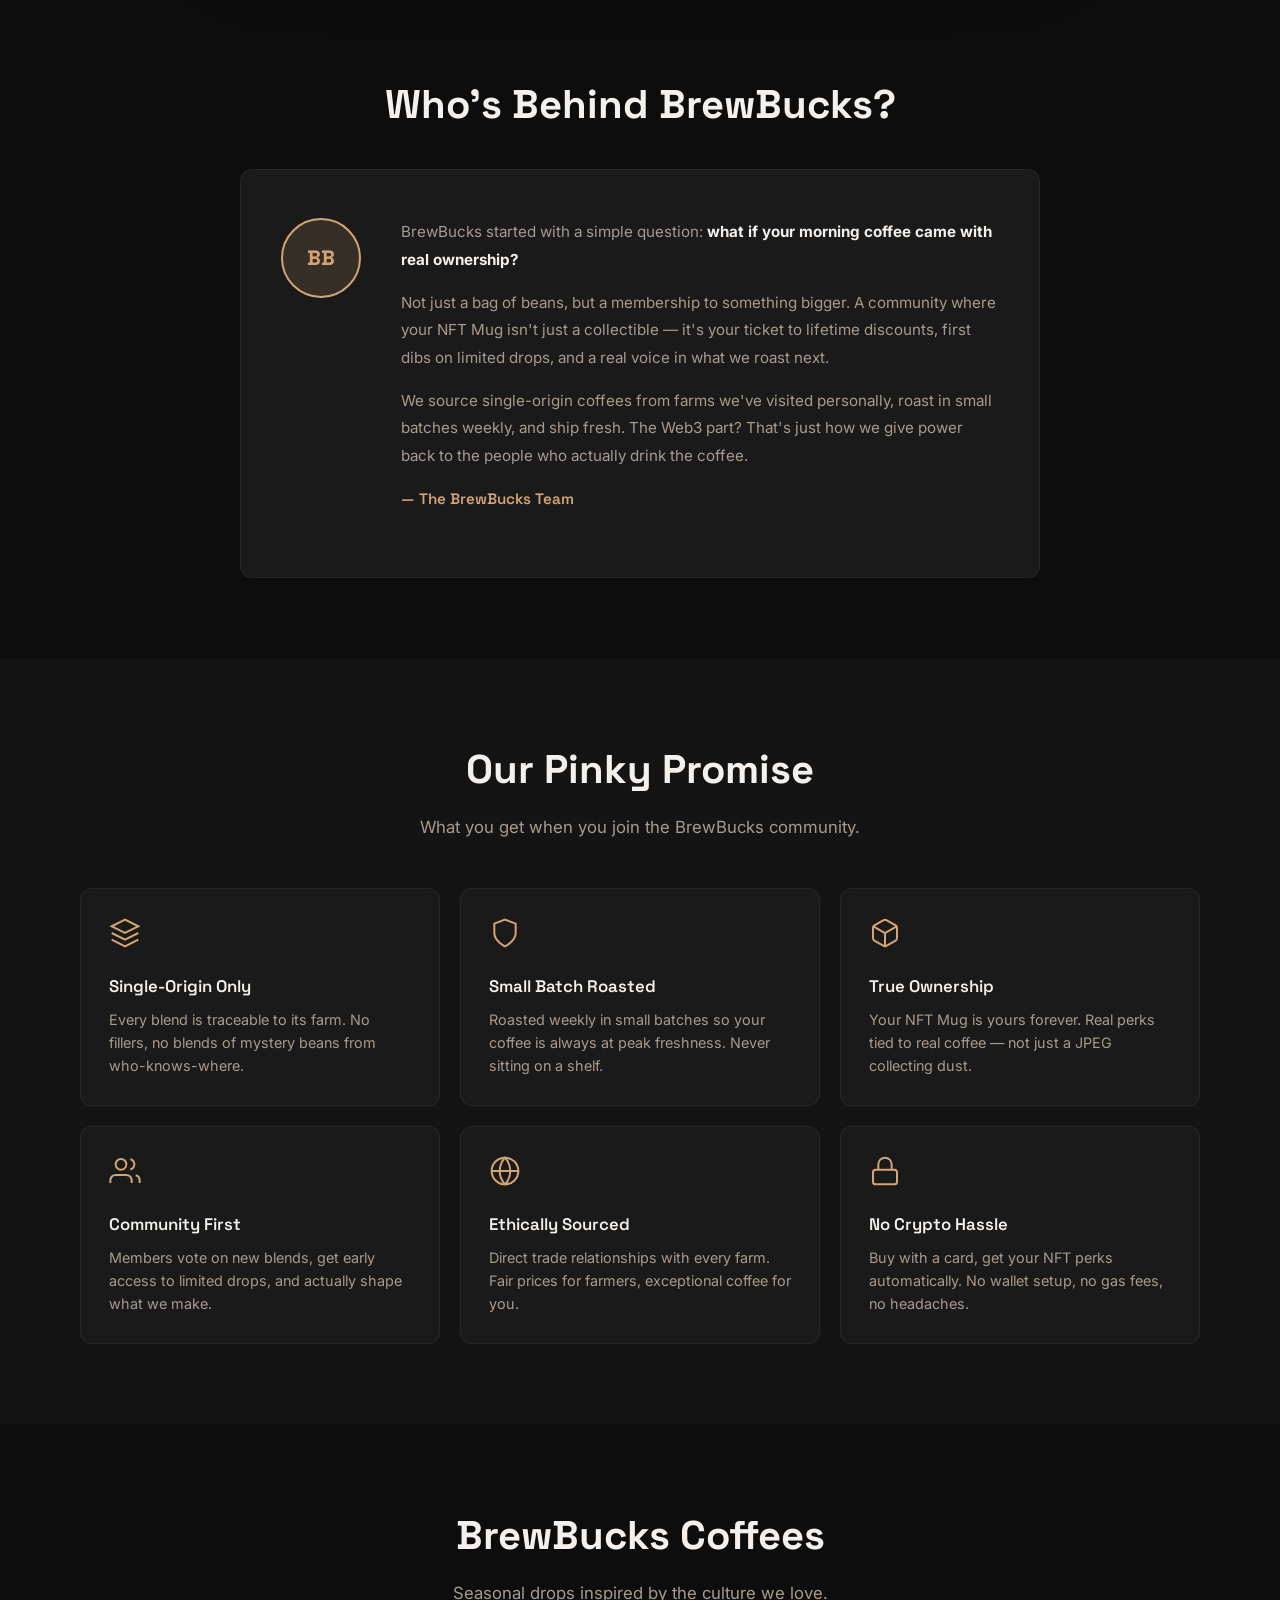
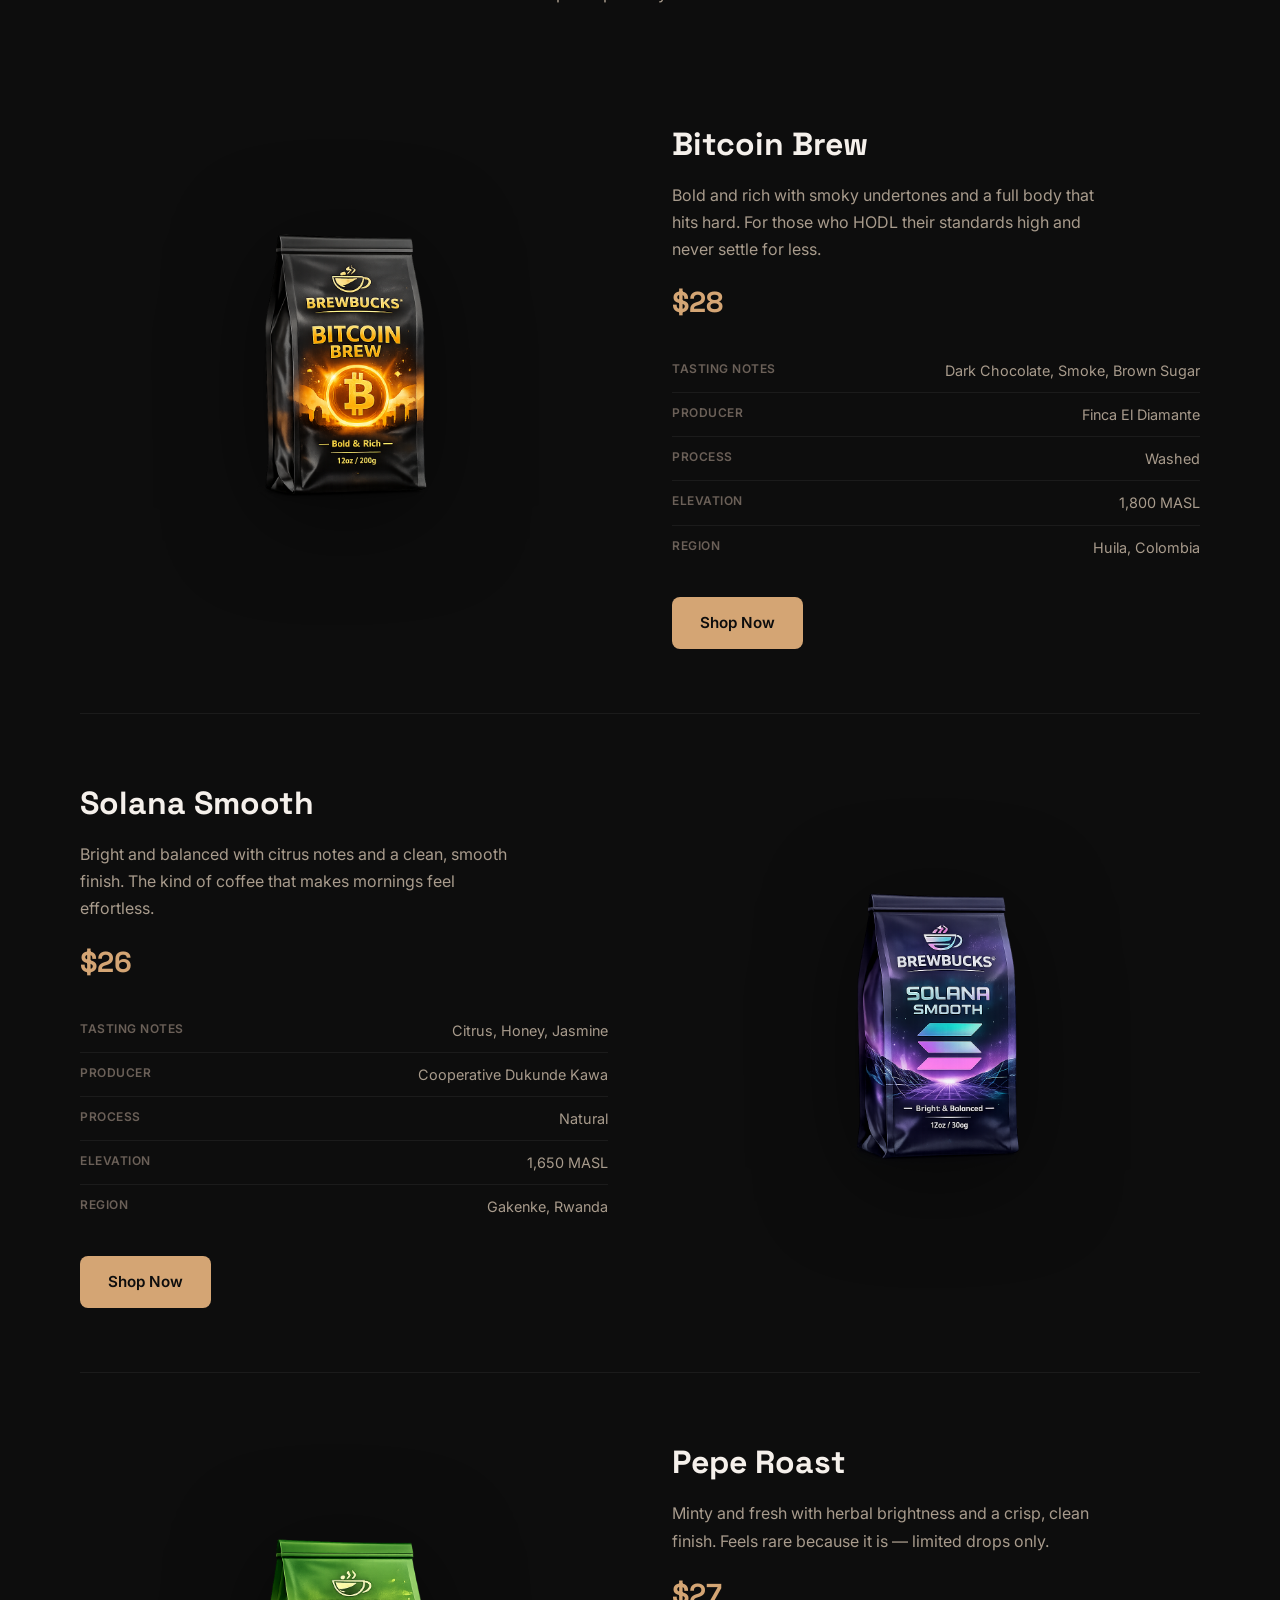
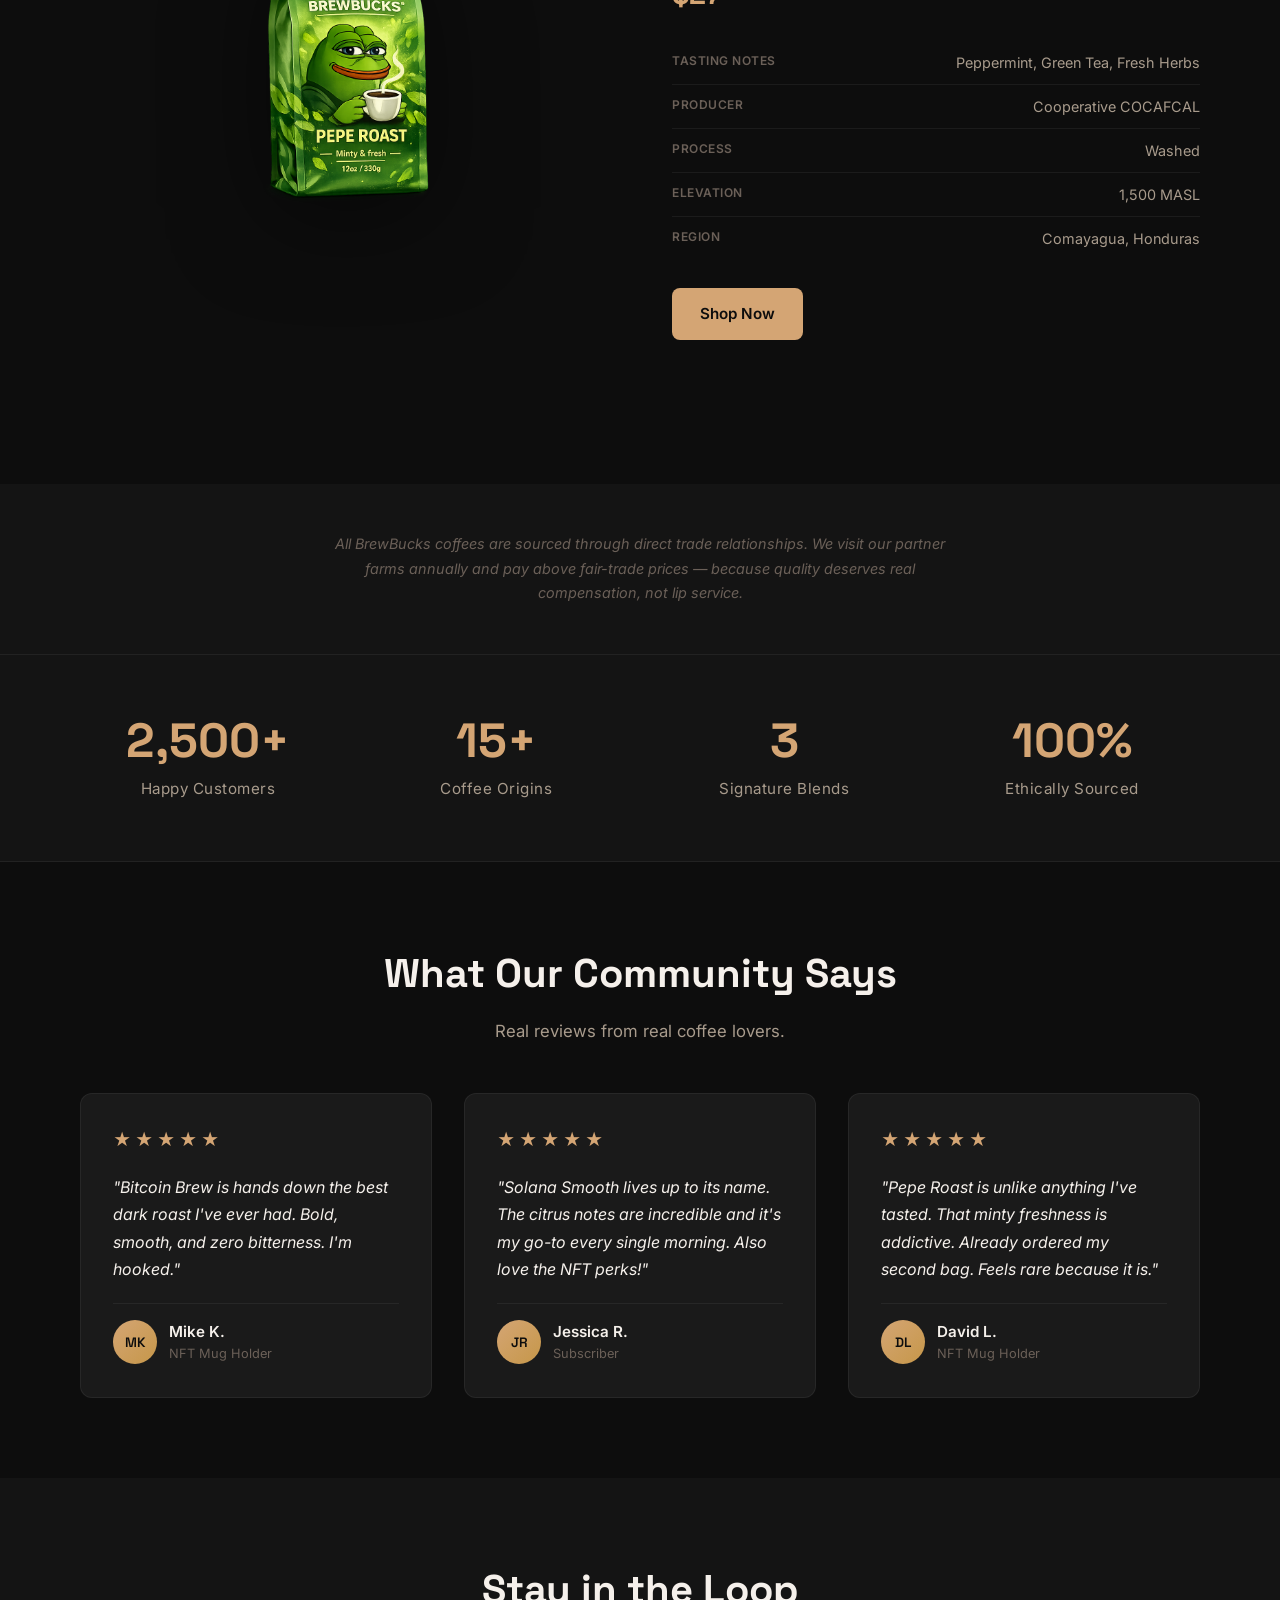
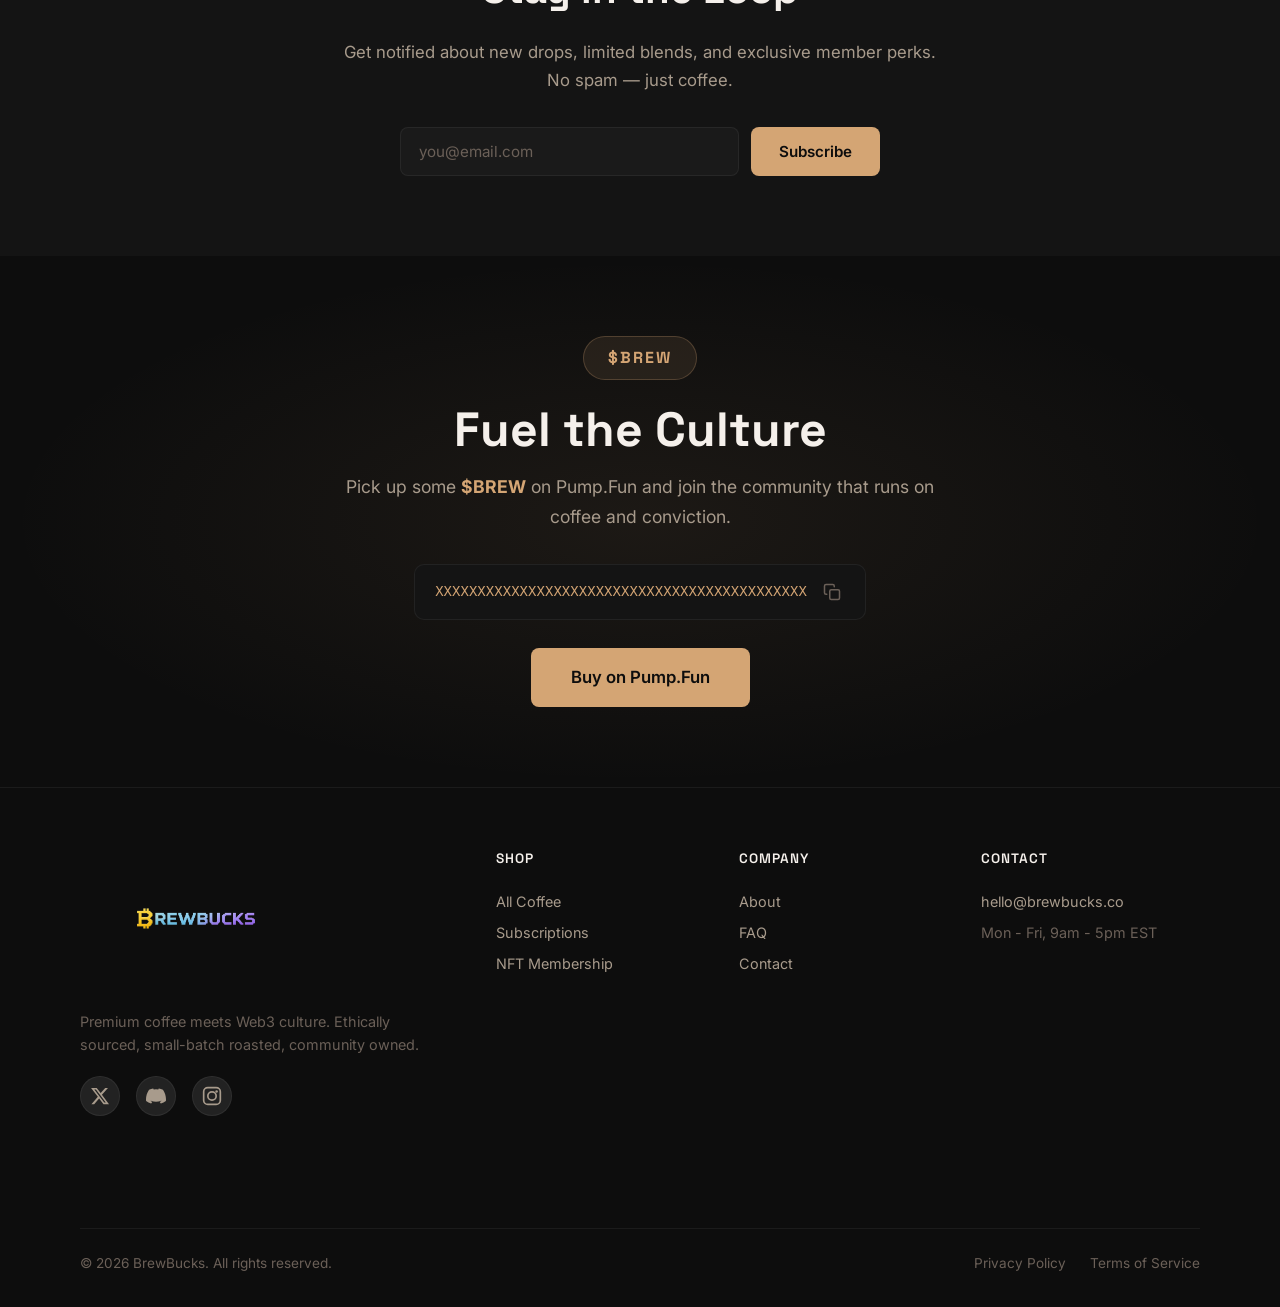
==== commit f0fc26b5: "Replace individual coffee bag cards with mug collection image Swaps the three separate coffee-bag-ca" ====
--- a/index.html
+++ b/index.html
@@ -62,36 +62,11 @@
     </div>
   </section>
 
-  <!-- Featured Coffees -->
+  <!-- Featured Mugs -->
   <section class="featured-coffees">
     <div class="container">
-      <div class="featured-coffees__grid">
-        <!-- Bitcoin Brew -->
-        <div class="coffee-bag-card">
-          <div class="coffee-bag-visual">
-            <img src="images/bitcoin-brew.png" alt="Bitcoin Brew — Bold & Rich dark roast coffee bag">
-          </div>
-          <h3>Bitcoin Brew</h3>
-          <p>Bold &amp; Rich &middot; $28</p>
-        </div>
-
-        <!-- Solana Smooth -->
-        <div class="coffee-bag-card">
-          <div class="coffee-bag-visual">
-            <img src="images/solana-smooth.png" alt="Solana Smooth — Bright & Balanced light roast coffee bag">
-          </div>
-          <h3>Solana Smooth</h3>
-          <p>Bright &amp; Balanced &middot; $26</p>
-        </div>
-
-        <!-- Pepe Roast -->
-        <div class="coffee-bag-card">
-          <div class="coffee-bag-visual">
-            <img src="images/pepe-roast.png" alt="Pepe Roast — Minty & Fresh medium roast coffee bag">
-          </div>
-          <h3>Pepe Roast</h3>
-          <p>Minty &amp; Fresh &middot; $27</p>
-        </div>
+      <div class="featured-coffees__showcase">
+        <img src="images/mug-collection.png" alt="BrewBucks NFT Mug Collection — 9 unique mug designs" class="featured-coffees__collection-img">
       </div>
     </div>
   </section>
--- a/css/style.css
+++ b/css/style.css
@@ -169,14 +169,13 @@
   z-index: 100;
   padding: 16px 0;
   transition: background var(--transition-base), box-shadow var(--transition-base);
-  background: rgba(13, 13, 13, 0.8);
+  background: transparent;
+}
+
+.nav--scrolled {
+  background: rgba(13, 13, 13, 0.6);
   backdrop-filter: blur(12px);
   -webkit-backdrop-filter: blur(12px);
-}
-
-.nav--scrolled {
-  background: rgba(13, 13, 13, 0.95);
-  box-shadow: 0 1px 0 var(--border-subtle);
 }
 
 .nav__inner {
@@ -197,7 +196,7 @@
 }
 
 .nav__logo-img {
-  height: 30px;
+  height: 150px;
   width: auto;
 }
 
@@ -512,6 +511,19 @@
     grid-template-columns: repeat(3, 1fr);
     gap: 48px;
   }
+}
+
+.featured-coffees__showcase {
+  max-width: 800px;
+  margin: 0 auto;
+  text-align: center;
+}
+
+.featured-coffees__collection-img {
+  width: 100%;
+  height: auto;
+  border-radius: 16px;
+  filter: drop-shadow(0 16px 48px rgba(0, 0, 0, 0.4));
 }
 
 .coffee-bag-card {
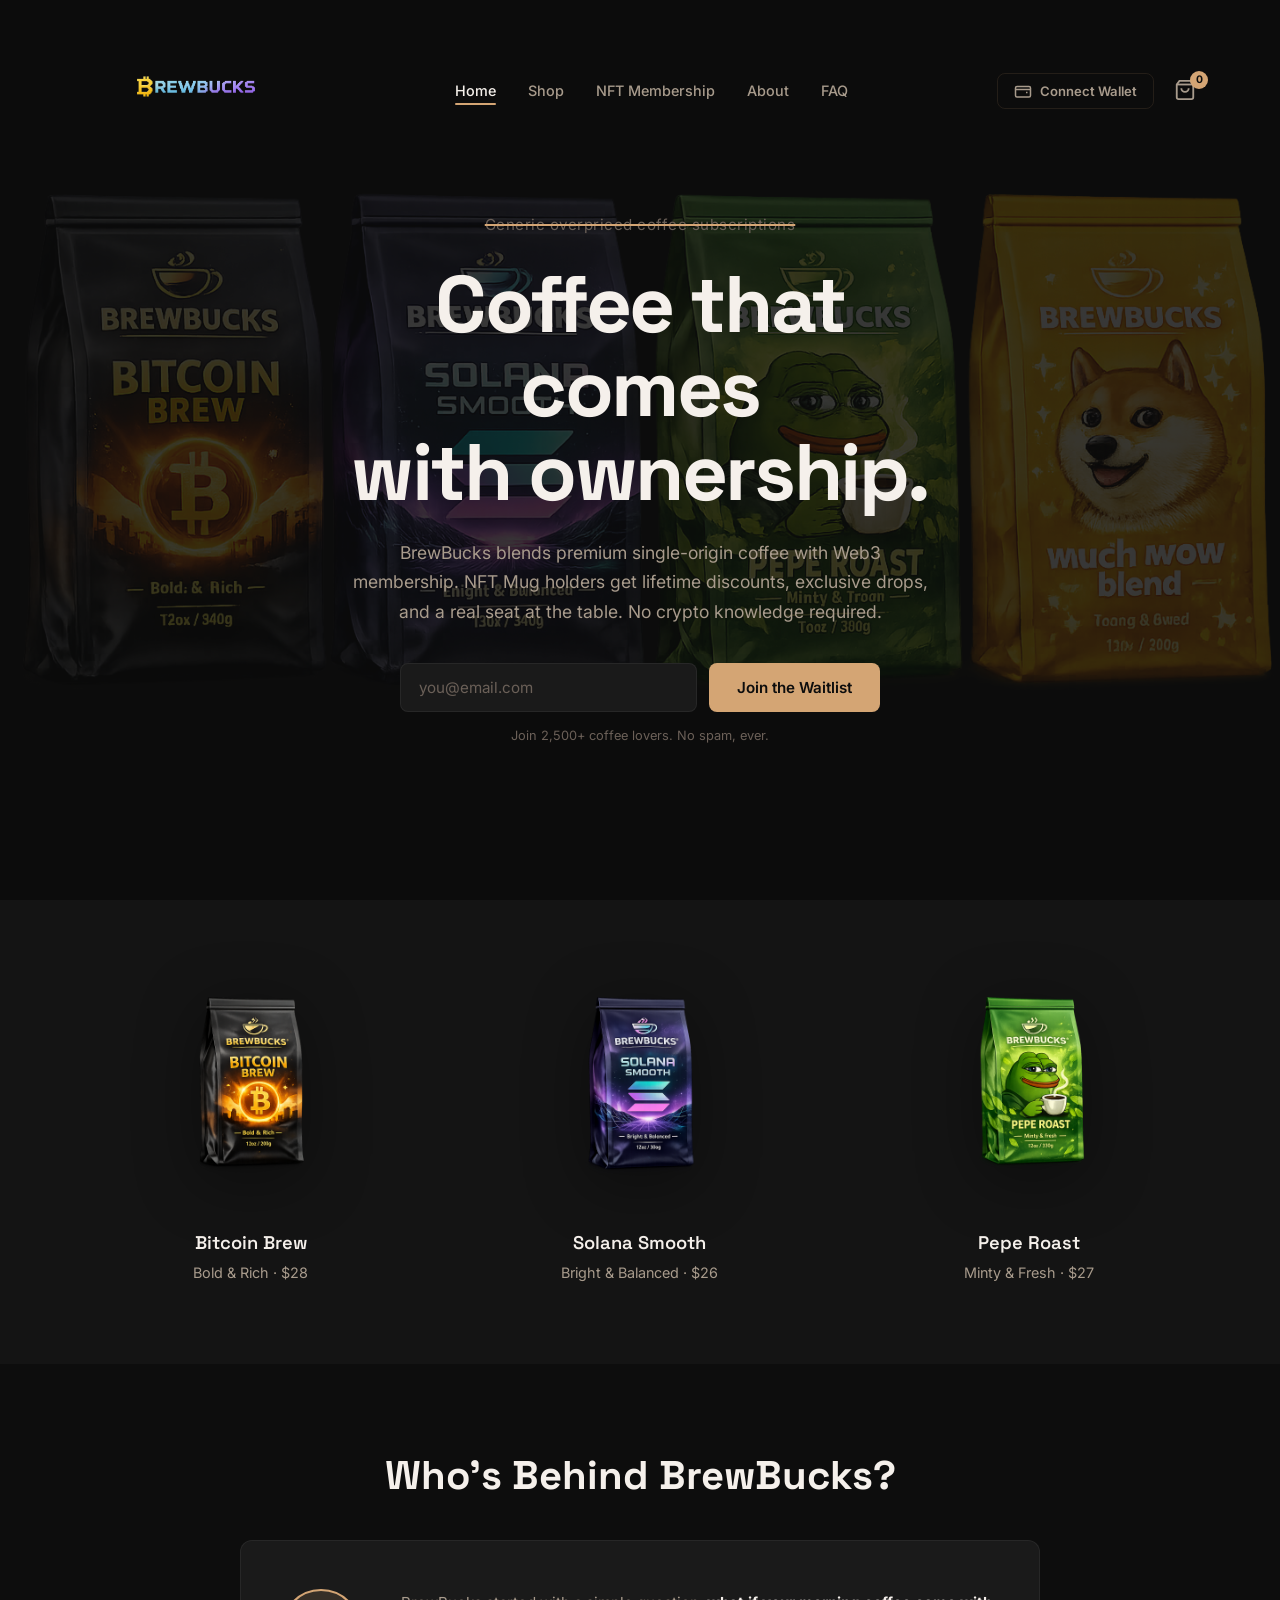
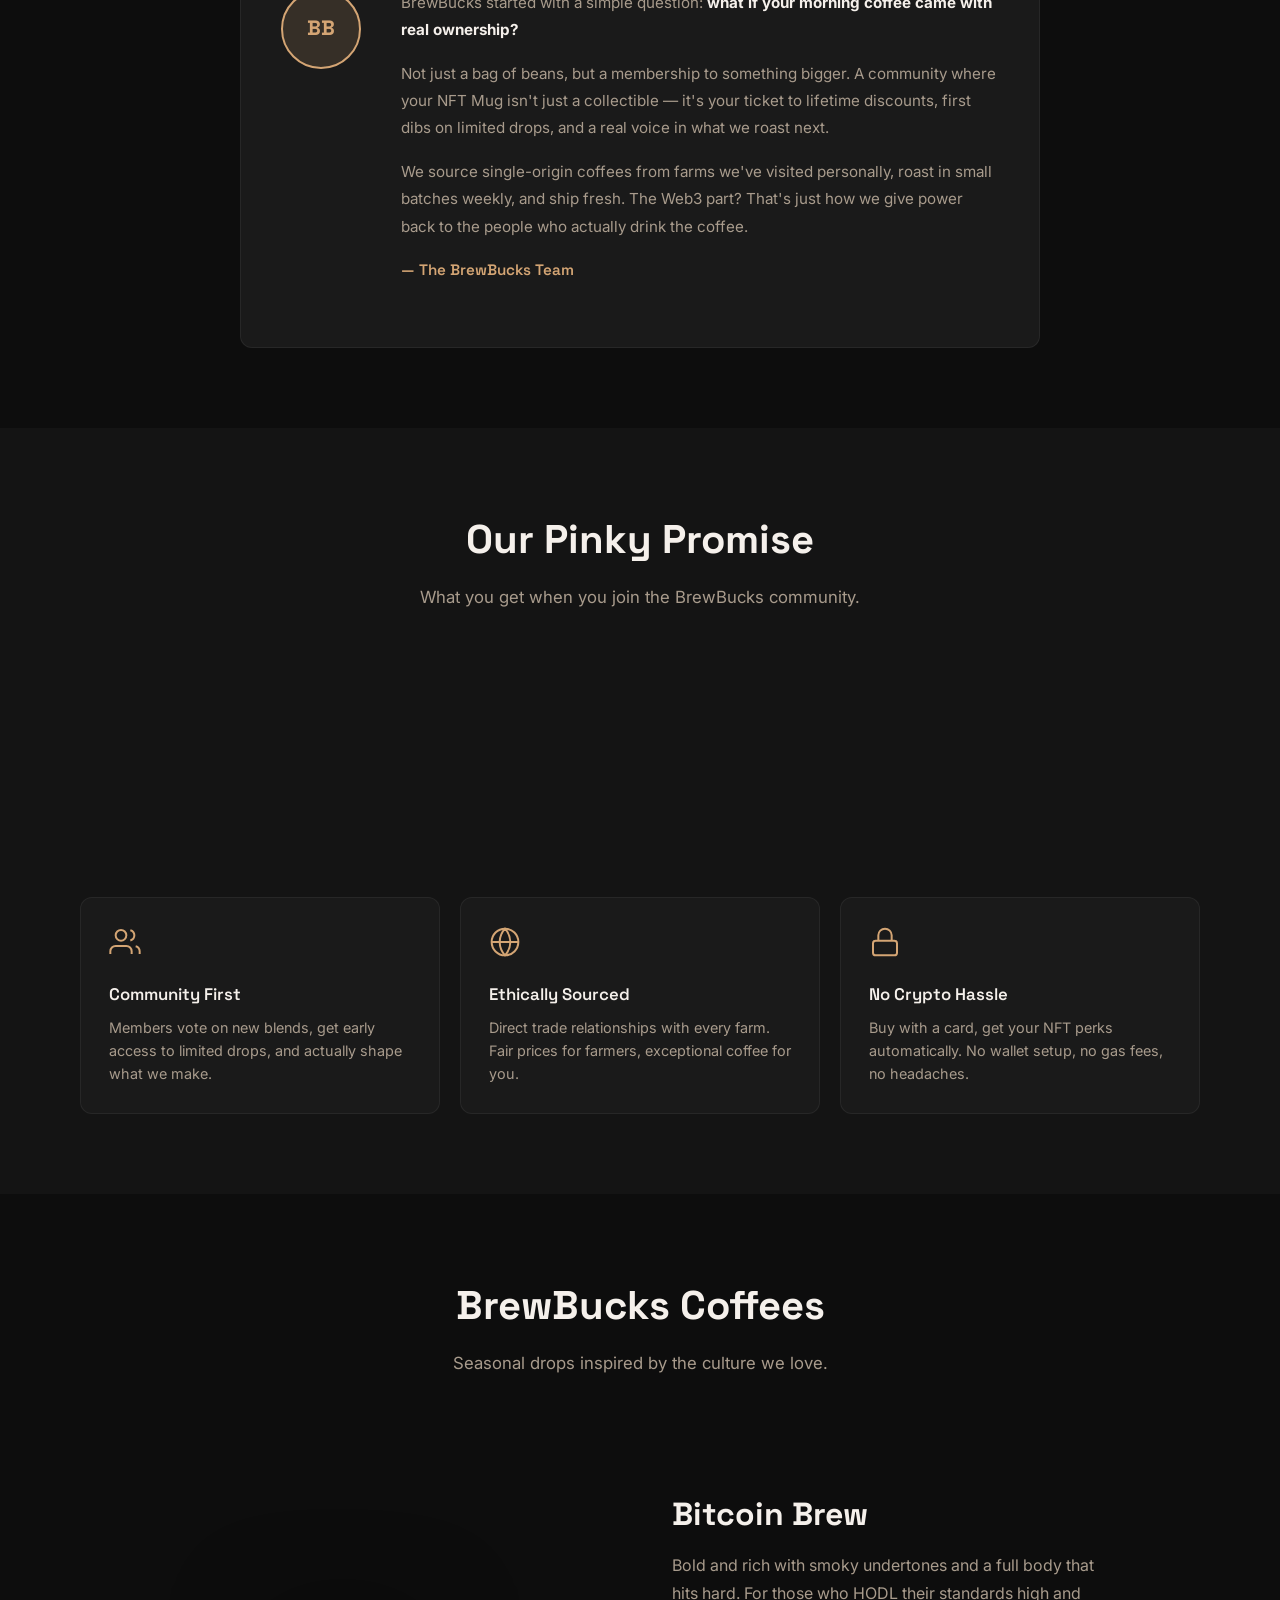
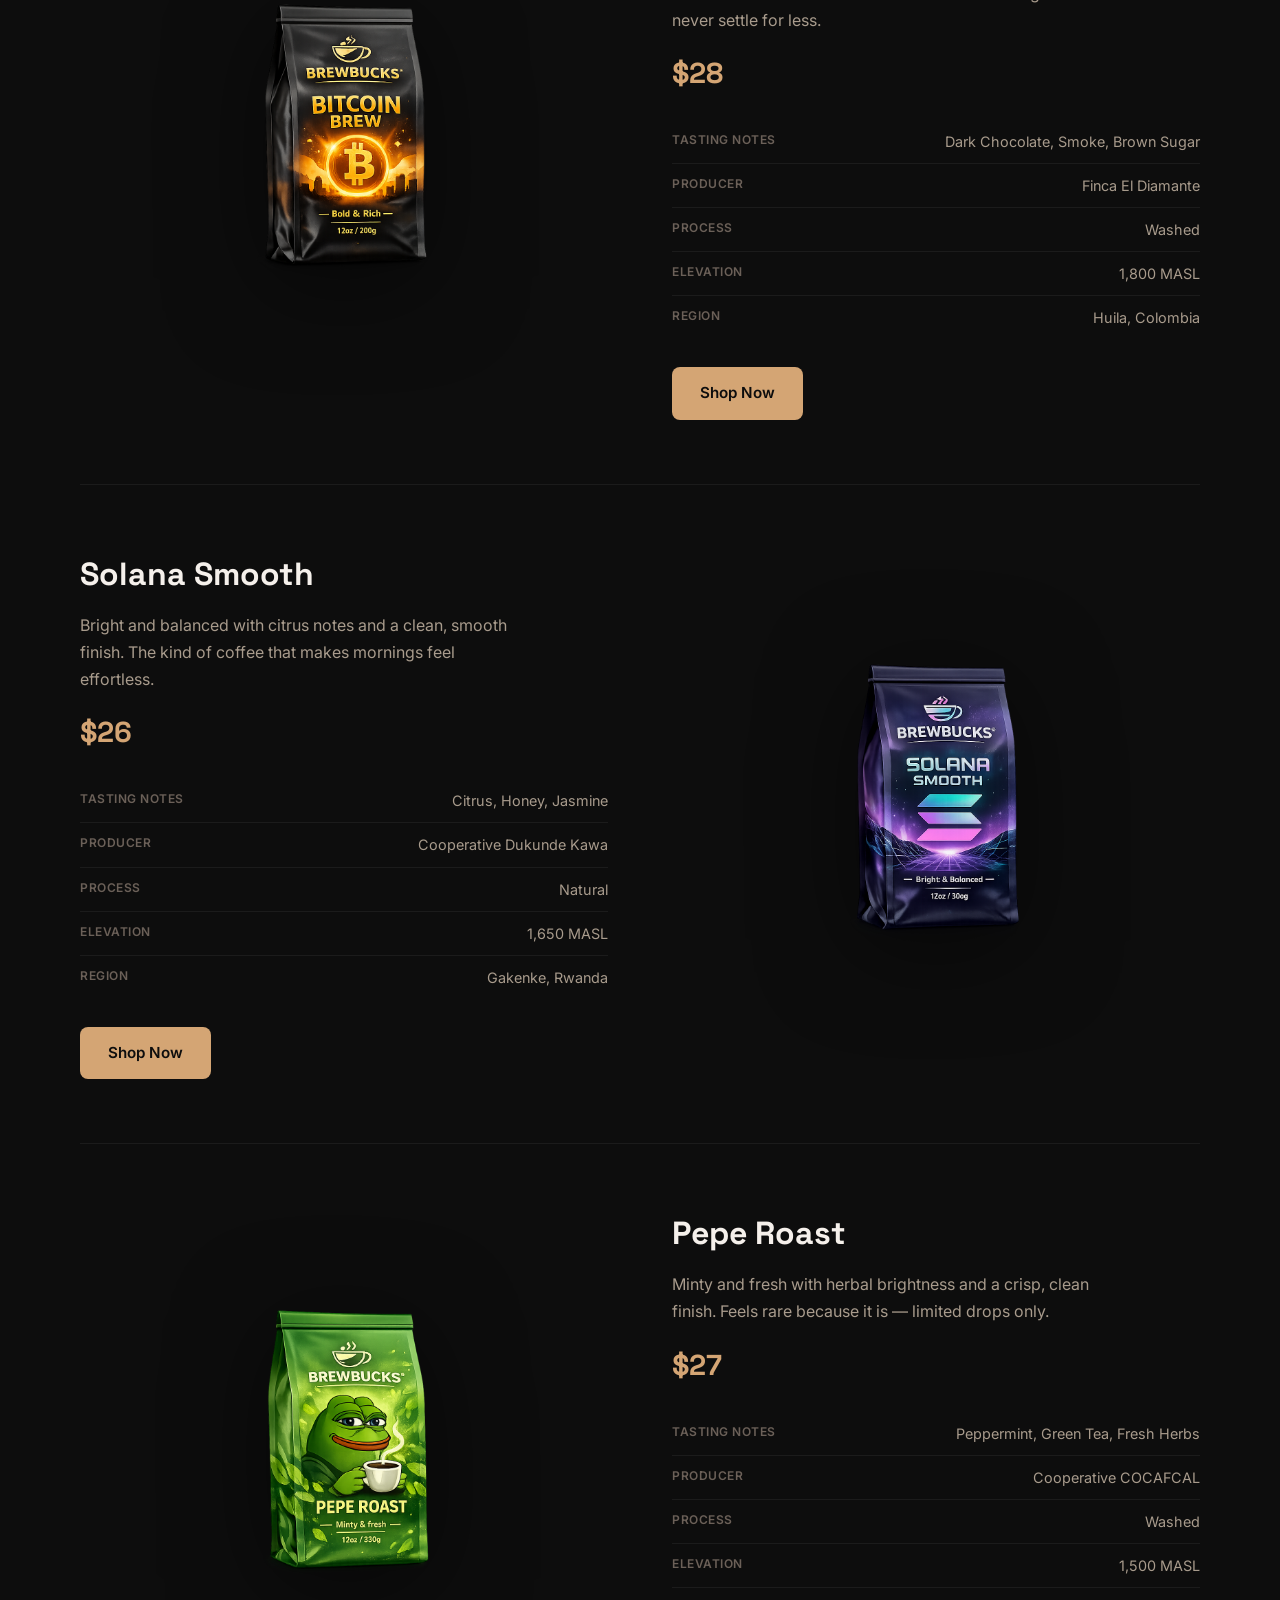
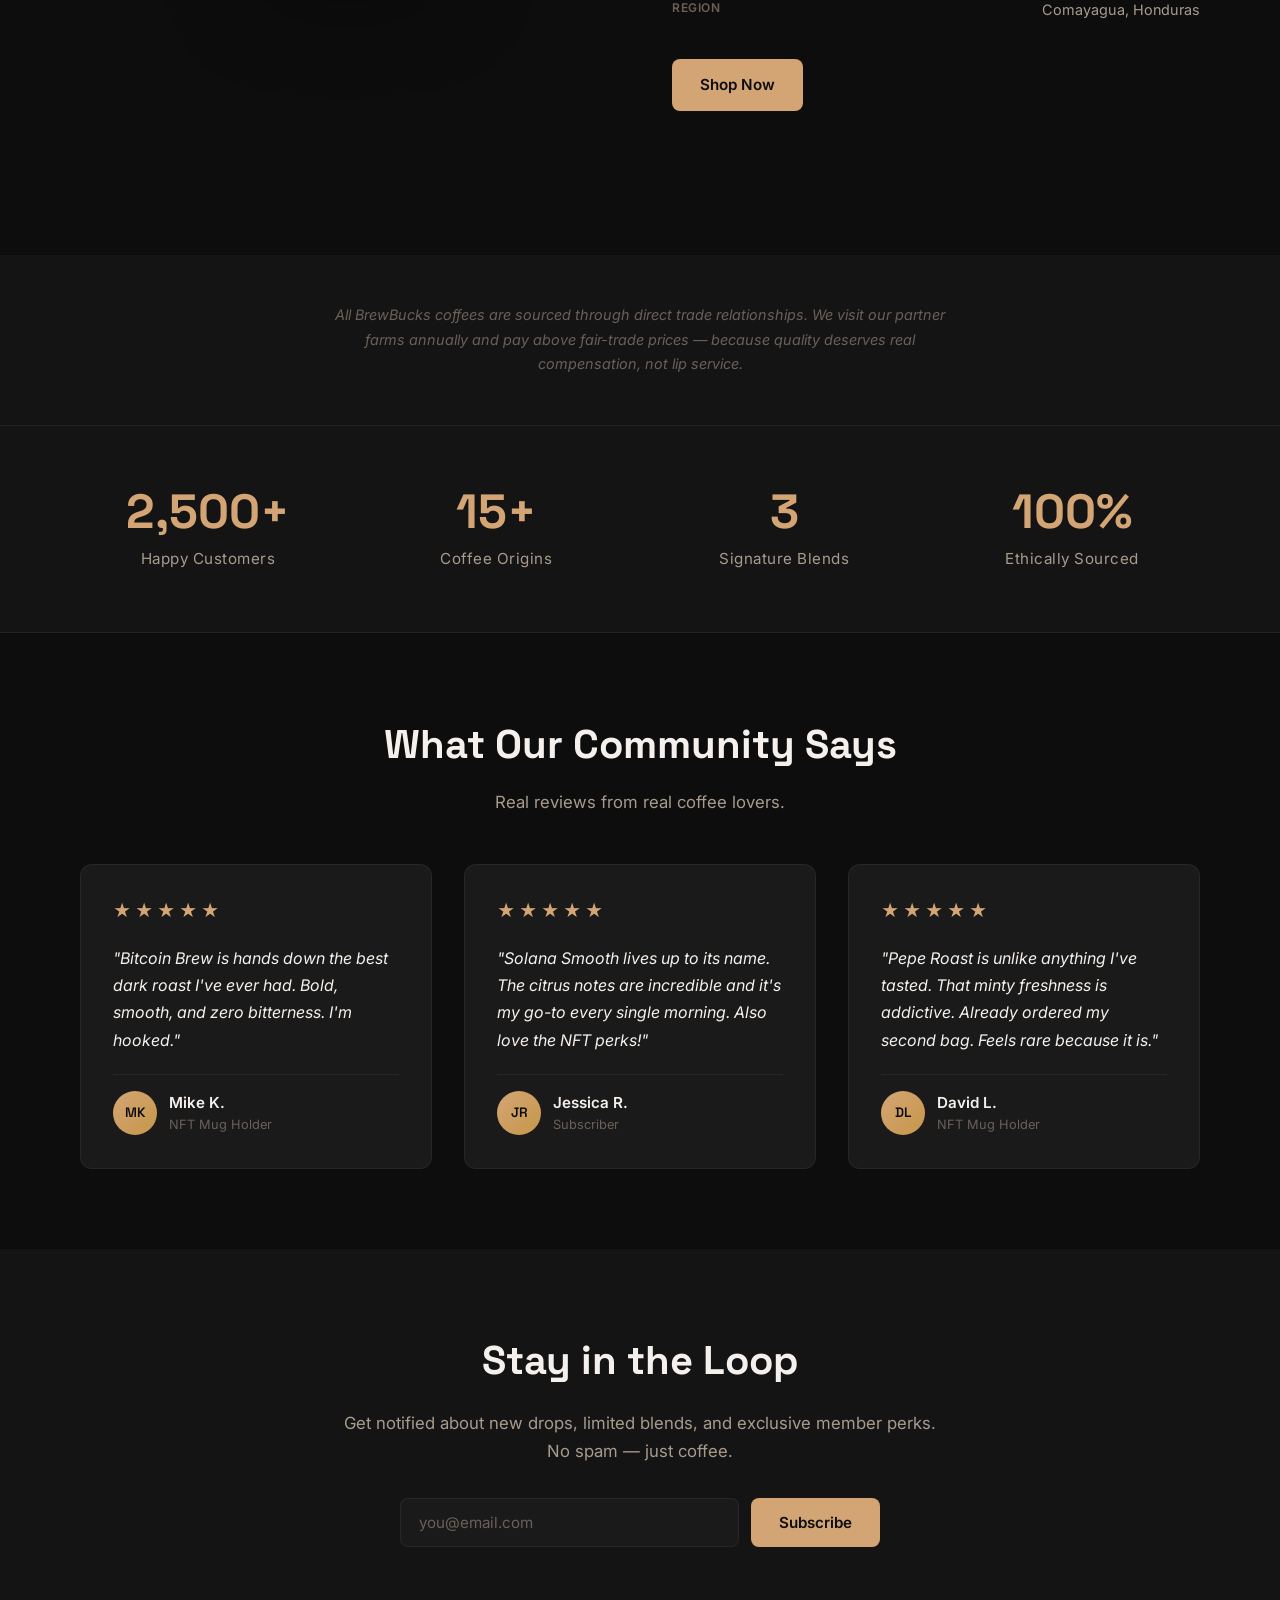
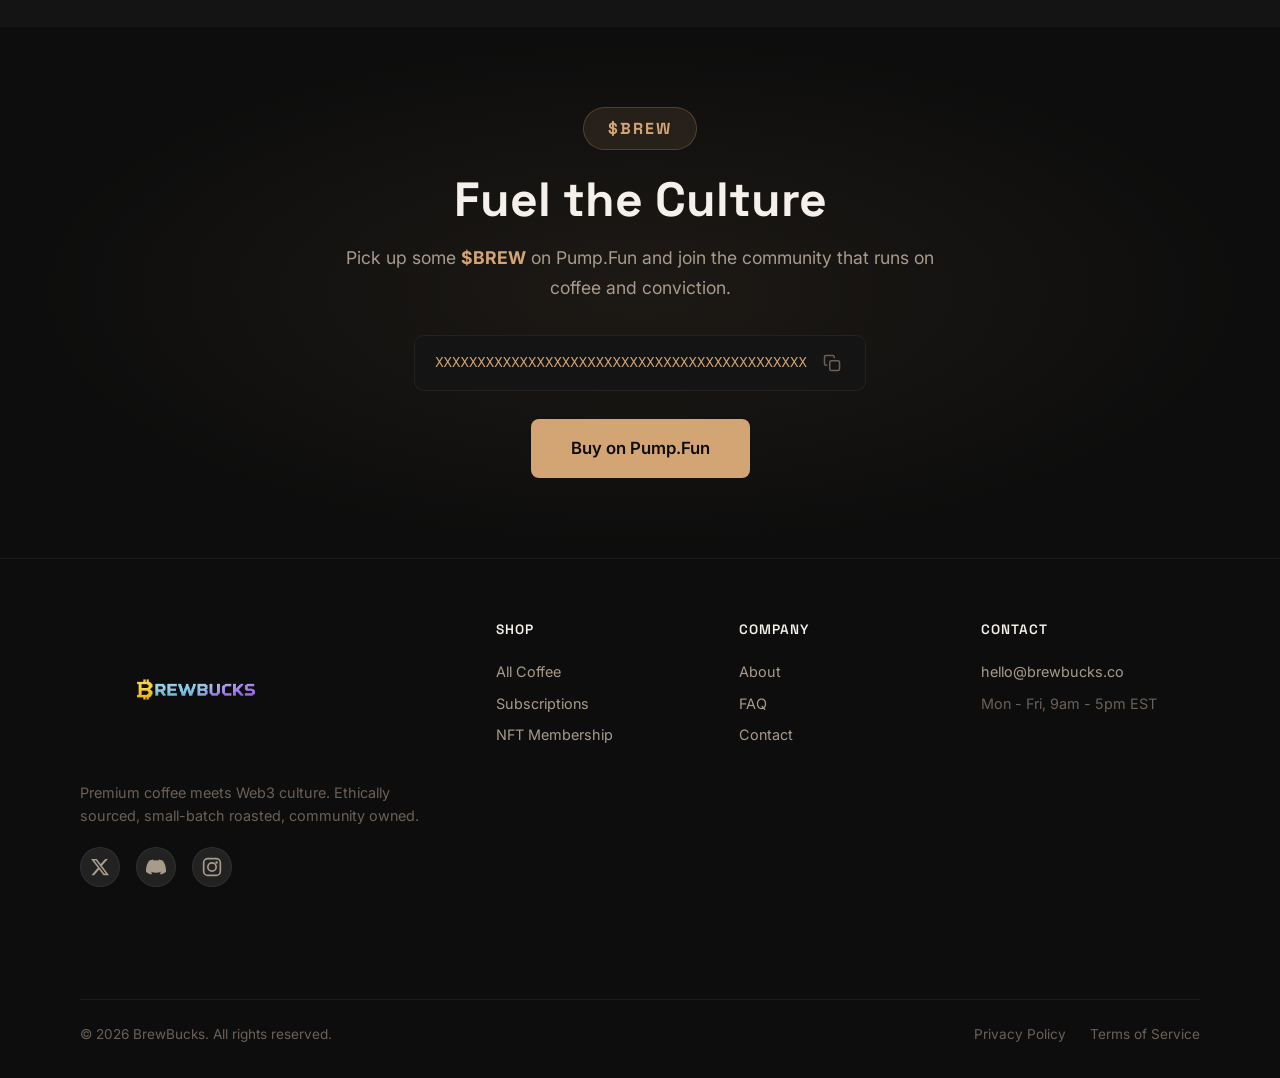
==== commit 9c6abd6e: "Revert "Replace individual coffee bag cards with mug collection image" This reverts commit f0fc26b5e" ====
--- a/index.html
+++ b/index.html
@@ -62,11 +62,36 @@
     </div>
   </section>
 
-  <!-- Featured Mugs -->
+  <!-- Featured Coffees -->
   <section class="featured-coffees">
     <div class="container">
-      <div class="featured-coffees__showcase">
-        <img src="images/mug-collection.png" alt="BrewBucks NFT Mug Collection — 9 unique mug designs" class="featured-coffees__collection-img">
+      <div class="featured-coffees__grid">
+        <!-- Bitcoin Brew -->
+        <div class="coffee-bag-card">
+          <div class="coffee-bag-visual">
+            <img src="images/bitcoin-brew.png" alt="Bitcoin Brew — Bold & Rich dark roast coffee bag">
+          </div>
+          <h3>Bitcoin Brew</h3>
+          <p>Bold &amp; Rich &middot; $28</p>
+        </div>
+
+        <!-- Solana Smooth -->
+        <div class="coffee-bag-card">
+          <div class="coffee-bag-visual">
+            <img src="images/solana-smooth.png" alt="Solana Smooth — Bright & Balanced light roast coffee bag">
+          </div>
+          <h3>Solana Smooth</h3>
+          <p>Bright &amp; Balanced &middot; $26</p>
+        </div>
+
+        <!-- Pepe Roast -->
+        <div class="coffee-bag-card">
+          <div class="coffee-bag-visual">
+            <img src="images/pepe-roast.png" alt="Pepe Roast — Minty & Fresh medium roast coffee bag">
+          </div>
+          <h3>Pepe Roast</h3>
+          <p>Minty &amp; Fresh &middot; $27</p>
+        </div>
       </div>
     </div>
   </section>
--- a/css/style.css
+++ b/css/style.css
@@ -511,19 +511,6 @@
     grid-template-columns: repeat(3, 1fr);
     gap: 48px;
   }
-}
-
-.featured-coffees__showcase {
-  max-width: 800px;
-  margin: 0 auto;
-  text-align: center;
-}
-
-.featured-coffees__collection-img {
-  width: 100%;
-  height: auto;
-  border-radius: 16px;
-  filter: drop-shadow(0 16px 48px rgba(0, 0, 0, 0.4));
 }
 
 .coffee-bag-card {
